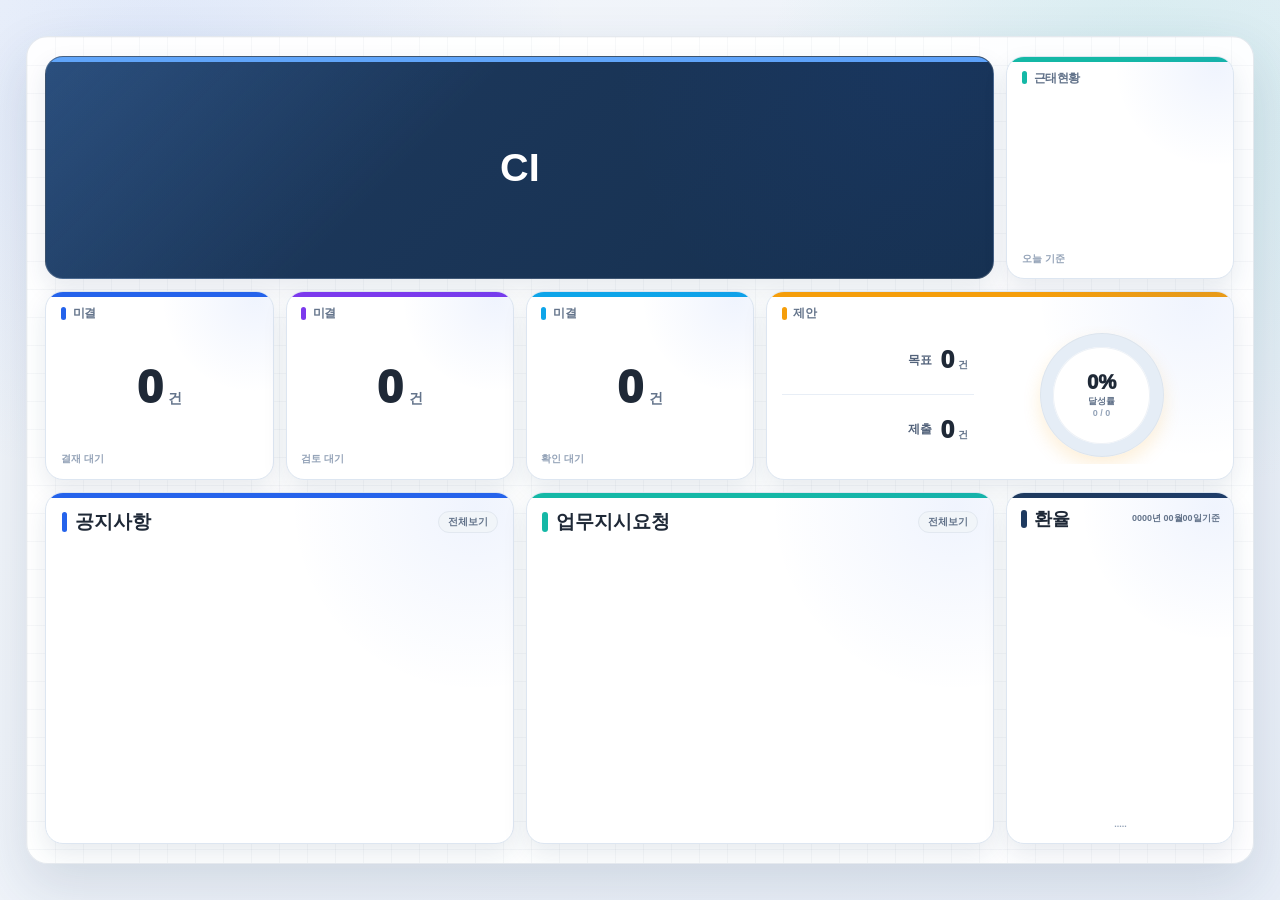
==== standalone-resource.html @ 71054624 "Remove hardcoded sample data from standalone resource HTML" ====
<!DOCTYPE html>
<html lang="ko">
<head>
<meta charset="utf-8" />
<meta name="viewport" content="width=device-width, initial-scale=1.0" />
<title>MES Dashboard Resource</title>
<style>
:root{--bg1:#f4f7fb;--bg2:#e8eef7;--panel:rgba(255,255,255,.94);--card:#fff;--bd:#dde6f1;--text:#1f2937;--sub:#64748b;--soft:#94a3b8;--navy:#1e3a5f;--blue:#2563eb;--sky:#0ea5e9;--teal:#14b8a6;--purple:#7c3aed;--amber:#f59e0b;--shadow:0 22px 55px rgba(30,58,95,.14);--cardShadow:0 10px 24px rgba(30,58,95,.10);--hover:0 16px 34px rgba(30,58,95,.16);--radius:18px}*{box-sizing:border-box}html,body{width:100%;height:100%;margin:0;overflow:hidden;font-family:"Malgun Gothic","맑은 고딕",Arial,sans-serif;color:var(--text);background:radial-gradient(circle at 12% 8%,rgba(37,99,235,.10),transparent 30%),radial-gradient(circle at 90% 12%,rgba(20,184,166,.12),transparent 28%),linear-gradient(135deg,var(--bg1),var(--bg2))}.page{width:100vw;height:100vh;display:flex;align-items:center;justify-content:center;padding:clamp(10px,2.2vmin,28px)}.dashboard{width:min(96vw,1440px);height:min(92vh,940px);min-width:760px;min-height:500px;display:grid;grid-template-columns:repeat(5,minmax(0,1fr));grid-template-rows:1.28fr 1.08fr 2.02fr;gap:clamp(10px,1.35vmin,22px);padding:clamp(14px,2.1vmin,30px);background:var(--panel);border:1px solid rgba(148,163,184,.24);border-radius:clamp(18px,2.4vmin,26px);box-shadow:var(--shadow);overflow:hidden;position:relative}.dashboard:before{content:"";position:absolute;inset:0;background:linear-gradient(90deg,rgba(30,58,95,.035) 1px,transparent 1px),linear-gradient(180deg,rgba(30,58,95,.035) 1px,transparent 1px);background-size:28px 28px;pointer-events:none}.box{position:relative;z-index:1;overflow:hidden;cursor:pointer;user-select:none;background:var(--card);border:1px solid var(--bd);border-radius:var(--radius);box-shadow:var(--cardShadow);transition:transform .14s ease,box-shadow .14s ease,border-color .14s ease}.box:hover{transform:translateY(-3px);box-shadow:var(--hover);border-color:rgba(37,99,235,.3)}.box:before{content:"";position:absolute;left:0;top:0;right:0;height:clamp(4px,.55vmin,7px);background:var(--accent,var(--blue));pointer-events:none}.box:after{content:"";position:absolute;inset:0;background:radial-gradient(circle at 92% 4%,rgba(37,99,235,.07),transparent 34%);pointer-events:none}.box>*{position:relative;z-index:1}.card-title{display:flex;align-items:center;color:var(--sub);font-size:clamp(12px,1.35vmin,17px);font-weight:900;line-height:1;letter-spacing:-.4px}.card-title:before{content:"";width:clamp(5px,.55vmin,7px);height:clamp(13px,1.45vmin,18px);margin-right:clamp(6px,.75vmin,9px);border-radius:999px;background:var(--accent);flex:0 0 auto}.card-foot{align-self:flex-start;color:var(--soft);font-size:clamp(10px,1.05vmin,13px);font-weight:800;line-height:1}.ci{--accent:#60a5fa;grid-column:1/5;grid-row:1;display:flex;align-items:center;justify-content:center;padding:clamp(16px,2vmin,28px);color:#fff;background:linear-gradient(135deg,rgba(96,165,250,.20),transparent 40%),linear-gradient(135deg,#1e3a5f,#16304f);border-color:rgba(255,255,255,.16)}.ci-image{max-width:82%;max-height:clamp(64px,9.4vmin,112px);object-fit:contain;display:none}.ci-title{font-size:clamp(30px,4.4vmin,56px);font-weight:900}.ci.has-image .ci-title{display:none}.ci.has-image .ci-image{display:block}.attendance{--accent:var(--teal);grid-column:5;grid-row:1}.attendance-card,.metric-card,.proposal-card{display:flex;flex-direction:column;padding:clamp(12px,1.6vmin,20px)}.attendance-list{flex:1;display:flex;flex-direction:column;justify-content:center;gap:0;min-height:0;padding-top:clamp(4px,.7vmin,9px);overflow-y:auto;scrollbar-width:none;-ms-overflow-style:none}.attendance-list::-webkit-scrollbar,.board-list::-webkit-scrollbar{display:none;width:0;height:0}.attendance-row{display:grid;grid-template-columns:auto auto;justify-content:end;align-items:baseline;column-gap:clamp(8px,.95vmin,14px);min-height:clamp(26px,3.15vmin,39px);padding:0 clamp(2px,.5vmin,7px);border-bottom:1px solid #e8eef6}.attendance-row:last-child{border-bottom:0}.attendance-name{color:#52627a;font-size:clamp(12px,1.2vmin,15px);font-weight:900;white-space:nowrap;overflow:hidden;text-overflow:ellipsis}.attendance-count-wrap{display:inline-flex;align-items:baseline;gap:clamp(3px,.45vmin,6px);white-space:nowrap}.attendance-count{font-size:clamp(21px,3vmin,36px);font-weight:950;font-variant-numeric:tabular-nums}.attendance-unit{color:var(--sub);font-size:clamp(11px,1.1vmin,14px);font-weight:900}.approval1{--accent:var(--blue);grid-column:1;grid-row:2}.approval2{--accent:var(--purple);grid-column:2;grid-row:2}.approval3{--accent:var(--sky);grid-column:3;grid-row:2}.metric-body{flex:1;display:flex;align-items:center;justify-content:center;min-height:0}.metric-value-wrap{display:inline-flex;align-items:baseline;gap:clamp(7px,.9vmin,12px);line-height:1}.metric-value{font-size:clamp(34px,5.2vmin,64px);font-weight:950;letter-spacing:-.05em}.metric-unit{color:var(--sub);font-size:clamp(13px,1.55vmin,20px);font-weight:900}.proposal{--accent:var(--amber);grid-column:4/6;grid-row:2}.proposal-content{flex:1;display:grid;grid-template-columns:.9fr 1.1fr;align-items:stretch;gap:clamp(10px,1.15vmin,16px);min-height:0;padding-top:clamp(5px,.75vmin,10px);overflow:hidden}.proposal-info{display:grid;grid-template-rows:1fr 1fr;gap:0;height:100%;min-height:0}.proposal-stat{display:grid;grid-template-columns:auto auto;justify-content:end;align-items:center;column-gap:clamp(8px,.95vmin,14px);border-bottom:1px solid #e8eef6;padding:0 clamp(2px,.6vmin,8px)}.proposal-stat:last-child{border-bottom:0}.proposal-stat-label{color:#52627a;font-size:clamp(12px,1.25vmin,16px);font-weight:950}.proposal-stat-value{display:inline-flex;align-items:baseline;gap:clamp(3px,.45vmin,6px);font-size:clamp(22px,2.75vmin,38px);font-weight:950}.proposal-stat-value em{color:var(--sub);font-size:clamp(10px,1.15vmin,15px);font-style:normal;font-weight:900}.proposal-chart-wrap{height:100%;display:flex;align-items:center;justify-content:center;overflow:hidden}.proposal-donut{--rate:0%;height:min(100%,clamp(96px,13.8vmin,172px));width:auto;max-width:100%;aspect-ratio:1/1;position:relative;border-radius:50%;background:conic-gradient(var(--amber) 0 var(--rate),#e5edf6 var(--rate) 100%);box-shadow:inset 0 0 0 1px rgba(15,23,42,.04),0 8px 18px rgba(245,158,11,.16)}.proposal-donut:after{content:"";position:absolute;inset:clamp(12px,1.55vmin,20px);border-radius:50%;background:#fff;box-shadow:inset 0 0 0 1px #eef2f7}.proposal-donut-inner{position:absolute;inset:0;z-index:1;display:flex;flex-direction:column;align-items:center;justify-content:center;line-height:1.05}.proposal-percent{font-size:clamp(18px,2.25vmin,30px);font-weight:950}.proposal-percent-label,.proposal-ratio{margin-top:clamp(2px,.35vmin,4px);color:var(--sub);font-size:clamp(9px,.95vmin,12px);font-weight:900}.proposal-ratio{color:var(--soft)}.notice{--accent:var(--blue);grid-column:1/3;grid-row:3}.work-request{--accent:var(--teal);grid-column:3/5;grid-row:3}.board{display:flex;flex-direction:column;min-height:0;padding:clamp(13px,1.7vmin,20px)}.board-header{display:flex;align-items:center;height:clamp(28px,3vmin,38px);margin-bottom:clamp(10px,1.3vmin,15px);gap:clamp(8px,1vmin,12px)}.board-header .board-title{flex:1 1 auto;min-width:0;color:var(--text);font-size:clamp(18px,2.1vmin,28px);font-weight:900;line-height:1;display:flex;align-items:center}.board-title:before{content:"";width:clamp(5px,.6vmin,7px);height:clamp(19px,2.15vmin,28px);margin-right:clamp(8px,.9vmin,12px);border-radius:999px;background:var(--accent);flex:0 0 auto}.board-more{flex:0 0 auto;display:inline-flex;align-items:center;justify-content:center;padding:clamp(5px,.6vmin,7px) clamp(9px,1vmin,12px);border-radius:999px;border:1px solid #e2e8f0;background:#f1f5f9;color:var(--sub);font-family:inherit;font-size:clamp(10px,1vmin,12px);font-weight:800;line-height:1;cursor:pointer}.board-more:hover{background:#eaf2ff;border-color:#bfdbfe;color:var(--blue)}.board-list{flex:1;min-height:0;display:flex;flex-direction:column;gap:clamp(6px,.8vmin,10px);overflow-y:auto;overflow-x:hidden;scrollbar-width:none;-ms-overflow-style:none;padding-right:2px}.board-row{flex:0 0 auto;display:grid;grid-template-columns:minmax(0,1fr) clamp(82px,7.4vmin,104px);align-items:center;min-height:clamp(30px,3.4vmin,42px);padding:0 clamp(9px,1vmin,13px);border:1px solid #e5edf6;border-radius:clamp(9px,1.1vmin,13px);background:#f8fafc;font-size:clamp(11px,1.25vmin,15px);line-height:1.2;cursor:pointer}.board-row:hover{background:#eef6ff;border-color:#bfdbfe;transform:translateX(2px)}.board-row-title{min-width:0;overflow:hidden;white-space:nowrap;text-overflow:ellipsis;padding-right:clamp(6px,.8vmin,10px);font-weight:800;color:#334155}.board-row-date{text-align:right;color:#64748b;font-size:clamp(9px,.95vmin,12px);font-weight:800;white-space:nowrap;line-height:1;font-variant-numeric:tabular-nums}.empty-row{grid-template-columns:1fr;min-height:clamp(120px,17vmin,210px);justify-content:center;text-align:center;cursor:default;border:1px dashed #cbd5e1;color:var(--soft)}.exchange{--accent:var(--navy);grid-column:5;grid-row:3}.exchange-inner{height:100%;display:flex;flex-direction:column;padding:clamp(13px,1.55vmin,19px)}.exchange-top{display:grid;grid-template-columns:auto minmax(0,1fr);align-items:center;margin-bottom:clamp(12px,1.6vmin,18px);column-gap:clamp(6px,.8vmin,10px)}.exchange-title{display:flex;align-items:center;font-size:clamp(17px,2vmin,24px);font-weight:900;white-space:nowrap}.exchange-title:before{content:"";width:clamp(5px,.6vmin,7px);height:clamp(18px,2vmin,25px);margin-right:clamp(7px,.8vmin,10px);border-radius:999px;background:var(--navy)}.exchange-date{text-align:right;justify-self:end;color:var(--sub);font-size:clamp(9px,.9vmin,11px);font-weight:800;line-height:1.2;white-space:nowrap;overflow:hidden;text-overflow:ellipsis}.rate-list{display:flex;flex-direction:column;gap:clamp(6px,.85vmin,10px)}.rate-list div{display:grid;grid-template-columns:clamp(34px,3.8vmin,48px) minmax(0,1fr);align-items:center;min-height:clamp(32px,3.8vmin,46px);padding:0 clamp(8px,1vmin,12px);border-radius:clamp(9px,1.1vmin,13px);background:#f8fafc;border:1px solid #e5edf6;column-gap:clamp(8px,1vmin,12px)}.rate-name{overflow:hidden;white-space:nowrap;text-overflow:ellipsis;color:var(--sub);font-size:clamp(11px,1.15vmin,14px);font-weight:900}.rate-value{text-align:right;font-size:clamp(13px,1.55vmin,18px);font-weight:900;white-space:nowrap;font-variant-numeric:tabular-nums}.dots{margin-top:auto;color:var(--soft);font-size:clamp(9px,1vmin,12px);font-weight:800;text-align:center}@media(max-width:820px),(max-height:560px){.page{align-items:flex-start;justify-content:flex-start}}
</style>
</head>
<body>
<div class="page"><main class="dashboard">
<section class="box ci" data-target="CI"><img id="ciImage" class="ci-image" alt="CI"/><div id="ciTitle" class="ci-title">CI</div></section>
<section class="box attendance-card attendance" data-target="ATTENDANCE"><div class="card-title">근태현황</div><div id="attendanceList" class="attendance-list"></div><div class="card-foot">오늘 기준</div></section>
<section class="box metric-card approval1" data-target="APPROVAL_1"><div id="approvalTitle1" class="card-title">미결</div><div class="metric-body"><div class="metric-value-wrap"><span id="approvalCount1" class="metric-value">0</span><span class="metric-unit">건</span></div></div><div id="approvalFoot1" class="card-foot">결재 대기</div></section>
<section class="box metric-card approval2" data-target="APPROVAL_2"><div id="approvalTitle2" class="card-title">미결</div><div class="metric-body"><div class="metric-value-wrap"><span id="approvalCount2" class="metric-value">0</span><span class="metric-unit">건</span></div></div><div id="approvalFoot2" class="card-foot">검토 대기</div></section>
<section class="box metric-card approval3" data-target="APPROVAL_3"><div id="approvalTitle3" class="card-title">미결</div><div class="metric-body"><div class="metric-value-wrap"><span id="approvalCount3" class="metric-value">0</span><span class="metric-unit">건</span></div></div><div id="approvalFoot3" class="card-foot">확인 대기</div></section>
<section class="box proposal-card proposal" data-target="PROPOSAL"><div class="card-title">제안</div><div class="proposal-content"><div class="proposal-info"><div class="proposal-stat"><div class="proposal-stat-label">목표</div><div class="proposal-stat-value"><span id="proposalTargetCount">0</span><em>건</em></div></div><div class="proposal-stat"><div class="proposal-stat-label">제출</div><div class="proposal-stat-value"><span id="proposalSubmitCount">0</span><em>건</em></div></div></div><div class="proposal-chart-wrap"><div id="proposalDonut" class="proposal-donut"><div class="proposal-donut-inner"><div id="proposalPercent" class="proposal-percent">0%</div><div class="proposal-percent-label">달성률</div><div id="proposalRatio" class="proposal-ratio">0 / 0</div></div></div></div></div></section>
<section class="box board notice" data-target="NOTICE"><div class="board-header"><div class="board-title">공지사항</div><button type="button" class="board-more" data-click-type="BOARD_MORE_CLICK" data-target="NOTICE">전체보기</button></div><div id="noticeList" class="board-list"></div></section>
<section class="box board work-request" data-target="WORK_REQUEST"><div class="board-header"><div class="board-title">업무지시요청</div><button type="button" class="board-more" data-click-type="BOARD_MORE_CLICK" data-target="WORK_REQUEST">전체보기</button></div><div id="workRequestList" class="board-list"></div></section>
<section class="box exchange" data-target="EXCHANGE_RATE"><div class="exchange-inner"><div class="exchange-top"><div class="exchange-title">환율</div><div id="exchangeBaseDate" class="exchange-date">0000년 00월00일기준</div></div><div id="exchangeRateList" class="rate-list"></div><div class="dots">.....</div></div></section>
</main></div>
<script>
const DashboardApp=(()=>{const defaultConfig={ciTitle:'CI',ciImageUrl:'',attendanceTitle:'근태현황',approvalItems:[{title:'전자결재',foot:'결재 대기'},{title:'구매승인',foot:'검토 대기'},{title:'생산확인',foot:'확인 대기'}],proposalTitle:'제안',proposalTargetLabel:'목표',proposalSubmitLabel:'제출',noticeTitle:'공지사항',workRequestTitle:'업무지시요청',exchangeTitle:'환율'};const defaultData={attendanceFieldMap:{name:'GUBUNNM',count:'CNT',unit:'UNIT'},attendanceItems:[],approvalItems:[{count:0},{count:0},{count:0}],proposalTargetCount:0,proposalSubmitCount:0,noticeFieldMap:{key:'SEQ',title:'TITLE',writer:'WRITER',date:'WRTDT'},workRequestFieldMap:{key:'REQNO',title:'TITLE',writer:'WRITER',date:'REQDT'},exchangeFieldMap:{name:'CURRNM',value:'RATE',unit:'UNIT',date:'BASISDT'},notices:[],workRequests:[],exchangeRates:[]};let config=JSON.parse(JSON.stringify(defaultConfig));document.addEventListener('click',e=>{const a=e.target.closest('[data-click-type]');if(a){e.stopPropagation();post({type:a.dataset.clickType,target:a.dataset.target||''});return}const t=e.target.closest('[data-target]');if(t)post({type:'DASHBOARD_BOX_CLICK',target:t.dataset.target||''})});function configureDashboard(c){config=merge(config,c||{});applyStaticText()}function configureDashboardCi(c){configureDashboard({ciTitle:c?.ciTitle??c?.title??config.ciTitle,ciImageUrl:c?.ciImageUrl??c?.imageUrl??config.ciImageUrl})}function configureDashboardAttendance(c){configureDashboard({attendanceTitle:c?.attendanceTitle??c?.title??config.attendanceTitle})}function configureDashboardApproval(i,c){if(Array.isArray(i)){configureDashboard({approvalItems:i});return}const idx=Number(i)-1;if(idx<0||idx>=config.approvalItems.length)return;const items=config.approvalItems.map((x,n)=>n===idx?{...x,...(c||{})}:x);configureDashboard({approvalItems:items})}function configureDashboardProposal(c){configureDashboard({proposalTitle:c?.proposalTitle??c?.title??config.proposalTitle,proposalTargetLabel:c?.proposalTargetLabel??c?.targetLabel??config.proposalTargetLabel,proposalSubmitLabel:c?.proposalSubmitLabel??c?.submitLabel??config.proposalSubmitLabel})}function configureDashboardBoard(type,c){const t=String(type||'').toUpperCase();if(t==='NOTICE')configureDashboard({noticeTitle:c?.title??config.noticeTitle});else if(t==='WORK_REQUEST')configureDashboard({workRequestTitle:c?.title??config.workRequestTitle})}function configureDashboardExchange(c){configureDashboard({exchangeTitle:c?.exchangeTitle??c?.title??config.exchangeTitle})}function renderDashboard(raw){const m=normalize(raw||{});setText('ciTitle',m.ciTitle||config.ciTitle||'CI');setCiImage(m.ciImageUrl);renderAttendance(m.attendanceItems,m.attendanceFieldMap);renderApproval(m.approvalItems);renderProposal(m.proposalTargetCount,m.proposalSubmitCount);renderBoard('noticeList',m.notices,'NOTICE_DETAIL',m.noticeFieldMap);renderBoard('workRequestList',m.workRequests,'WORK_REQUEST_DETAIL',m.workRequestFieldMap);renderExchange(m.exchangeRates,m.exchangeFieldMap);applyStaticText()}function renderDashboardValues(v){v=v||{};renderDashboard({...v,ciTitle:v.ciTitle??config.ciTitle,ciImageUrl:v.ciImageUrl??config.ciImageUrl,approvalItems:buildApproval(v.approvalItems||[])})}function normalize(d){return{ciTitle:d.ciTitle??d.CiTitle??config.ciTitle,ciImageUrl:d.ciImageUrl??d.CiImageUrl??config.ciImageUrl,attendanceFieldMap:d.attendanceFieldMap??d.AttendanceFieldMap??defaultData.attendanceFieldMap,attendanceItems:d.attendanceItems??d.AttendanceItems??legacyAttendance(d),approvalItems:d.approvalItems??d.ApprovalItems??buildApproval([]),proposalTargetCount:d.proposalTargetCount??d.ProposalTargetCount??0,proposalSubmitCount:d.proposalSubmitCount??d.ProposalSubmitCount??0,noticeFieldMap:d.noticeFieldMap??d.NoticeFieldMap??defaultData.noticeFieldMap,workRequestFieldMap:d.workRequestFieldMap??d.WorkRequestFieldMap??defaultData.workRequestFieldMap,exchangeFieldMap:d.exchangeFieldMap??d.ExchangeFieldMap??defaultData.exchangeFieldMap,exchangeRates:d.exchangeRates??d.ExchangeRates??legacyExchange(d),notices:d.notices??d.Notices??[],workRequests:d.workRequests??d.WorkRequests??[]}}function buildApproval(vals){return config.approvalItems.map((x,i)=>{const v=vals[i]||{};return{title:v.title??v.Title??x.title,count:v.count??v.Count??0,foot:v.foot??v.Foot??v.footer??v.Footer??x.foot}})}function renderAttendance(rows,map){const l=document.getElementById('attendanceList');l.innerHTML='';if(!rows||!rows.length){const e=document.createElement('div');e.className='attendance-row attendance-empty';e.innerText='조회된 근태현황이 없습니다.';l.appendChild(e);return}rows.forEach(r=>{const name=field(r,map.name,['name','Name','TITLE','title','GUBUNNM','gubunnm','ATTNM','attnm']);const cnt=field(r,map.count,['count','Count','CNT','cnt','QTY','qty']);const unit=field(r,map.unit,['unit','Unit','UNIT','unitnm','UNITNM'])||'건';const e=document.createElement('div');e.className='attendance-row';e.innerHTML='<div class="attendance-name">'+esc(name||'-')+'</div><div class="attendance-count-wrap"><span class="attendance-count">'+esc(fmtCount(cnt))+'</span><span class="attendance-unit">'+esc(unit)+'</span></div>';l.appendChild(e)})}function renderApproval(items){for(let i=0;i<3;i++){const d=config.approvalItems[i]||{title:'미결',count:0,foot:''};const it=items[i]||d;setText('approvalTitle'+(i+1),it.title??it.Title??d.title);setText('approvalCount'+(i+1),it.count??it.Count??d.count??0);setText('approvalFoot'+(i+1),it.foot??it.Foot??it.footer??it.Footer??d.foot)}}function renderProposal(t,s){const target=num(t),submit=num(s);setText('proposalTargetCount',target);setText('proposalSubmitCount',submit);const donut=document.getElementById('proposalDonut'),p=document.getElementById('proposalPercent'),r=document.getElementById('proposalRatio');if(!donut||!p||!r)return;const percent=target>0?submit/target*100:0;donut.style.setProperty('--rate',Math.max(0,Math.min(percent,100))+'%');p.innerText=Math.round(percent)+'%';r.innerText=submit+' / '+target}function renderBoard(id,rows,type,map){const l=document.getElementById(id);l.innerHTML='';if(!rows||!rows.length){const e=document.createElement('div');e.className='board-row empty-row';e.innerHTML='<div class="board-row-title">조회된 내용이 없습니다.</div>';l.appendChild(e);return}rows.forEach(row=>{const key=field(row,map.key,['key','Key','SEQ','seq','NO','no','ID','id']);const title=field(row,map.title,['title','Title','TITLE','SUBJECT','subject','SUBJECTNM','subjectnm','CONTENT','content'])||'(제목 없음)';const writer=field(row,map.writer,['writer','Writer','WRITER','USERNM','usernm','EMPNM','empnm']);const date=fmtDate(field(row,map.date,['date','Date','DATE','WRTDT','wrtdt','REGDT','regdt','INDT','indt']));const e=document.createElement('div');e.className='board-row';e.title=writer?title+' / '+writer:title;e.addEventListener('click',ev=>{ev.stopPropagation();post({type,key,title,writer,date,row})});e.innerHTML='<div class="board-row-title">'+esc(title)+'</div><div class="board-row-date">'+esc(date)+'</div>';l.appendChild(e)})}function renderExchange(rows,map){const l=document.getElementById('exchangeRateList');l.innerHTML='';setHtml('exchangeBaseDate',todayText());if(!rows||!rows.length){const e=document.createElement('div');e.innerHTML='<span class="rate-name">조회된 환율이 없습니다.</span>';l.appendChild(e);return}rows.slice(0,4).forEach(row=>{const name=field(row,map.name,['name','Name','CURRNM','currnm','CURCD','curcd','CODE','code','currency','Currency']);const val=field(row,map.value,['value','Value','RATE','rate','EXRATE','exrate','AMT','amt']);const unit=field(row,map.unit,['unit','Unit','UNIT','unitnm','UNITNM']);const e=document.createElement('div');e.innerHTML='<span class="rate-name">'+esc(name||'-')+'</span><span class="rate-value">'+esc(fmtRate(val,unit))+'</span>';l.appendChild(e)})}function applyStaticText(){setText('ciTitle',config.ciTitle||'CI');setCiImage(config.ciImageUrl);setQS('.attendance .card-title',config.attendanceTitle);setQS('.attendance .card-foot',todayText());setText('approvalTitle1',config.approvalItems[0]?.title||'');setText('approvalTitle2',config.approvalItems[1]?.title||'');setText('approvalTitle3',config.approvalItems[2]?.title||'');setText('approvalFoot1',config.approvalItems[0]?.foot||'');setText('approvalFoot2',config.approvalItems[1]?.foot||'');setText('approvalFoot3',config.approvalItems[2]?.foot||'');setQS('.proposal .card-title',config.proposalTitle);setQS('.proposal-stat:nth-child(1) .proposal-stat-label',config.proposalTargetLabel);setQS('.proposal-stat:nth-child(2) .proposal-stat-label',config.proposalSubmitLabel);setQS('.notice .board-title',config.noticeTitle);setQS('.work-request .board-title',config.workRequestTitle);setQS('.exchange-title',config.exchangeTitle)}function merge(base,next){const m={...base,...next};if(next.approvalItems)m.approvalItems=base.approvalItems.map((x,i)=>({...x,...(next.approvalItems[i]||{})}));return m}function legacyAttendance(d){const v=d.annualCount??d.AnnualCount;return v==null?[]:[{name:'연차',count:v,unit:'건'}]}function legacyExchange(d){const r=[];const usd=d.dollarRate??d.DollarRate, yen=d.yenRate??d.YenRate;if(usd!=null&&usd!=='')r.push({name:'달러',value:usd});if(yen!=null&&yen!=='')r.push({name:'엔화',value:yen});return r}function field(row,n,fb){if(!row)return'';if(n&&row[n]!=null)return row[n];for(const k of fb||[])if(row[k]!=null)return row[k];return''}function fmtDate(v){const t=String(v??'').trim();if(/^\d{8}$/.test(t))return t.slice(0,4)+'-'+t.slice(4,6)+'-'+t.slice(6,8);if(t.length>=10&&t[4]==='-'&&t[7]==='-')return t.slice(0,10);return t}function todayText(){const d=new Date();return d.getFullYear()+'년 '+String(d.getMonth()+1).padStart(2,'0')+'월'+String(d.getDate()).padStart(2,'0')+'일기준'}function fmtRate(v,u){const t=String(v??'').trim(),unit=String(u??'').trim();if(!t)return'-';const n=Number(t.replaceAll(',',''));return !isNaN(n)?n.toLocaleString(undefined,{maximumFractionDigits:4})+(unit?' '+unit:''):t+(unit?' '+unit:'')}function fmtCount(v){const n=Number(String(v??'').replaceAll(',',''));return !isNaN(n)?n.toLocaleString():String(v??'0')}function post(msg){if(window.chrome&&window.chrome.webview){window.chrome.webview.postMessage(msg);return}console.log('[WebView2 message]',msg)}function setCiImage(url){const ci=document.querySelector('.ci'),img=document.getElementById('ciImage');if(!ci||!img)return;if(!url){img.removeAttribute('src');ci.classList.remove('has-image');return}img.src=url;ci.classList.add('has-image')}function setText(id,v){const e=document.getElementById(id);if(e&&v!=null)e.innerText=v}function setHtml(id,v){const e=document.getElementById(id);if(e&&v!=null)e.innerHTML=v}function setQS(s,v){const e=document.querySelector(s);if(e&&v!=null)e.innerText=v}function num(v){const n=Number(v??0);return isNaN(n)?0:n}function esc(v){return String(v??'').replaceAll('&','&amp;').replaceAll('<','&lt;').replaceAll('>','&gt;').replaceAll('"','&quot;').replaceAll("'",'&#039;')}return{configureDashboard,configureDashboardCi,configureDashboardAttendance,configureDashboardApproval,configureDashboardProposal,configureDashboardBoard,configureDashboardExchange,renderDashboard,renderDashboardValues}})();window.configureDashboard=DashboardApp.configureDashboard;window.configureDashboardCi=DashboardApp.configureDashboardCi;window.configureDashboardAttendance=DashboardApp.configureDashboardAttendance;window.configureDashboardApproval=DashboardApp.configureDashboardApproval;window.configureDashboardProposal=DashboardApp.configureDashboardProposal;window.configureDashboardBoard=DashboardApp.configureDashboardBoard;window.configureDashboardExchange=DashboardApp.configureDashboardExchange;window.renderDashboard=DashboardApp.renderDashboard;window.renderDashboardValues=DashboardApp.renderDashboardValues;
</script>
</body>
</html>
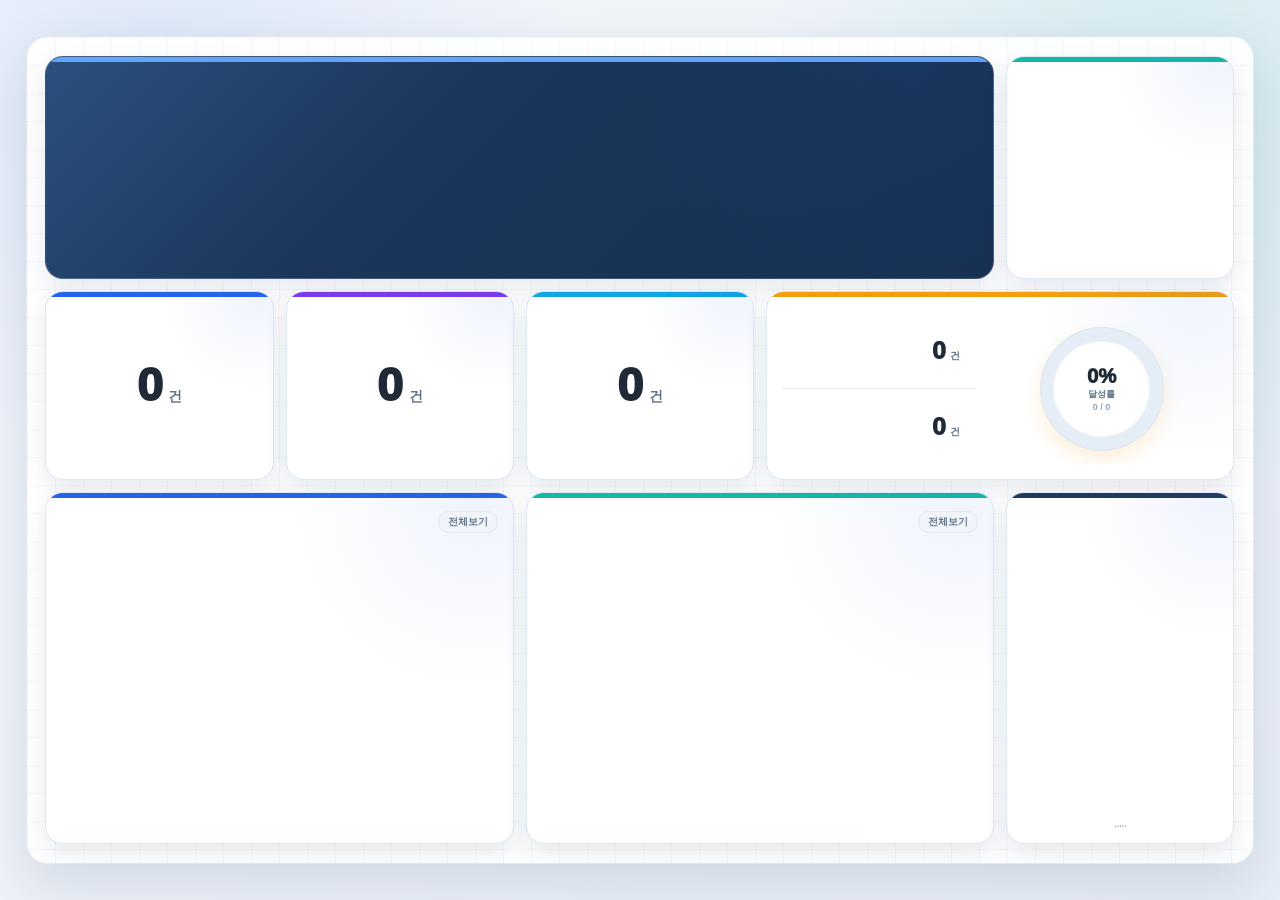
==== commit a3eefdd1: "Make resource standalone empty and hide missing CI image" ====
--- a/standalone-resource.html
+++ b/standalone-resource.html
@@ -5,23 +5,23 @@
 <meta name="viewport" content="width=device-width, initial-scale=1.0" />
 <title>MES Dashboard Resource</title>
 <style>
-:root{--bg1:#f4f7fb;--bg2:#e8eef7;--panel:rgba(255,255,255,.94);--card:#fff;--bd:#dde6f1;--text:#1f2937;--sub:#64748b;--soft:#94a3b8;--navy:#1e3a5f;--blue:#2563eb;--sky:#0ea5e9;--teal:#14b8a6;--purple:#7c3aed;--amber:#f59e0b;--shadow:0 22px 55px rgba(30,58,95,.14);--cardShadow:0 10px 24px rgba(30,58,95,.10);--hover:0 16px 34px rgba(30,58,95,.16);--radius:18px}*{box-sizing:border-box}html,body{width:100%;height:100%;margin:0;overflow:hidden;font-family:"Malgun Gothic","맑은 고딕",Arial,sans-serif;color:var(--text);background:radial-gradient(circle at 12% 8%,rgba(37,99,235,.10),transparent 30%),radial-gradient(circle at 90% 12%,rgba(20,184,166,.12),transparent 28%),linear-gradient(135deg,var(--bg1),var(--bg2))}.page{width:100vw;height:100vh;display:flex;align-items:center;justify-content:center;padding:clamp(10px,2.2vmin,28px)}.dashboard{width:min(96vw,1440px);height:min(92vh,940px);min-width:760px;min-height:500px;display:grid;grid-template-columns:repeat(5,minmax(0,1fr));grid-template-rows:1.28fr 1.08fr 2.02fr;gap:clamp(10px,1.35vmin,22px);padding:clamp(14px,2.1vmin,30px);background:var(--panel);border:1px solid rgba(148,163,184,.24);border-radius:clamp(18px,2.4vmin,26px);box-shadow:var(--shadow);overflow:hidden;position:relative}.dashboard:before{content:"";position:absolute;inset:0;background:linear-gradient(90deg,rgba(30,58,95,.035) 1px,transparent 1px),linear-gradient(180deg,rgba(30,58,95,.035) 1px,transparent 1px);background-size:28px 28px;pointer-events:none}.box{position:relative;z-index:1;overflow:hidden;cursor:pointer;user-select:none;background:var(--card);border:1px solid var(--bd);border-radius:var(--radius);box-shadow:var(--cardShadow);transition:transform .14s ease,box-shadow .14s ease,border-color .14s ease}.box:hover{transform:translateY(-3px);box-shadow:var(--hover);border-color:rgba(37,99,235,.3)}.box:before{content:"";position:absolute;left:0;top:0;right:0;height:clamp(4px,.55vmin,7px);background:var(--accent,var(--blue));pointer-events:none}.box:after{content:"";position:absolute;inset:0;background:radial-gradient(circle at 92% 4%,rgba(37,99,235,.07),transparent 34%);pointer-events:none}.box>*{position:relative;z-index:1}.card-title{display:flex;align-items:center;color:var(--sub);font-size:clamp(12px,1.35vmin,17px);font-weight:900;line-height:1;letter-spacing:-.4px}.card-title:before{content:"";width:clamp(5px,.55vmin,7px);height:clamp(13px,1.45vmin,18px);margin-right:clamp(6px,.75vmin,9px);border-radius:999px;background:var(--accent);flex:0 0 auto}.card-foot{align-self:flex-start;color:var(--soft);font-size:clamp(10px,1.05vmin,13px);font-weight:800;line-height:1}.ci{--accent:#60a5fa;grid-column:1/5;grid-row:1;display:flex;align-items:center;justify-content:center;padding:clamp(16px,2vmin,28px);color:#fff;background:linear-gradient(135deg,rgba(96,165,250,.20),transparent 40%),linear-gradient(135deg,#1e3a5f,#16304f);border-color:rgba(255,255,255,.16)}.ci-image{max-width:82%;max-height:clamp(64px,9.4vmin,112px);object-fit:contain;display:none}.ci-title{font-size:clamp(30px,4.4vmin,56px);font-weight:900}.ci.has-image .ci-title{display:none}.ci.has-image .ci-image{display:block}.attendance{--accent:var(--teal);grid-column:5;grid-row:1}.attendance-card,.metric-card,.proposal-card{display:flex;flex-direction:column;padding:clamp(12px,1.6vmin,20px)}.attendance-list{flex:1;display:flex;flex-direction:column;justify-content:center;gap:0;min-height:0;padding-top:clamp(4px,.7vmin,9px);overflow-y:auto;scrollbar-width:none;-ms-overflow-style:none}.attendance-list::-webkit-scrollbar,.board-list::-webkit-scrollbar{display:none;width:0;height:0}.attendance-row{display:grid;grid-template-columns:auto auto;justify-content:end;align-items:baseline;column-gap:clamp(8px,.95vmin,14px);min-height:clamp(26px,3.15vmin,39px);padding:0 clamp(2px,.5vmin,7px);border-bottom:1px solid #e8eef6}.attendance-row:last-child{border-bottom:0}.attendance-name{color:#52627a;font-size:clamp(12px,1.2vmin,15px);font-weight:900;white-space:nowrap;overflow:hidden;text-overflow:ellipsis}.attendance-count-wrap{display:inline-flex;align-items:baseline;gap:clamp(3px,.45vmin,6px);white-space:nowrap}.attendance-count{font-size:clamp(21px,3vmin,36px);font-weight:950;font-variant-numeric:tabular-nums}.attendance-unit{color:var(--sub);font-size:clamp(11px,1.1vmin,14px);font-weight:900}.approval1{--accent:var(--blue);grid-column:1;grid-row:2}.approval2{--accent:var(--purple);grid-column:2;grid-row:2}.approval3{--accent:var(--sky);grid-column:3;grid-row:2}.metric-body{flex:1;display:flex;align-items:center;justify-content:center;min-height:0}.metric-value-wrap{display:inline-flex;align-items:baseline;gap:clamp(7px,.9vmin,12px);line-height:1}.metric-value{font-size:clamp(34px,5.2vmin,64px);font-weight:950;letter-spacing:-.05em}.metric-unit{color:var(--sub);font-size:clamp(13px,1.55vmin,20px);font-weight:900}.proposal{--accent:var(--amber);grid-column:4/6;grid-row:2}.proposal-content{flex:1;display:grid;grid-template-columns:.9fr 1.1fr;align-items:stretch;gap:clamp(10px,1.15vmin,16px);min-height:0;padding-top:clamp(5px,.75vmin,10px);overflow:hidden}.proposal-info{display:grid;grid-template-rows:1fr 1fr;gap:0;height:100%;min-height:0}.proposal-stat{display:grid;grid-template-columns:auto auto;justify-content:end;align-items:center;column-gap:clamp(8px,.95vmin,14px);border-bottom:1px solid #e8eef6;padding:0 clamp(2px,.6vmin,8px)}.proposal-stat:last-child{border-bottom:0}.proposal-stat-label{color:#52627a;font-size:clamp(12px,1.25vmin,16px);font-weight:950}.proposal-stat-value{display:inline-flex;align-items:baseline;gap:clamp(3px,.45vmin,6px);font-size:clamp(22px,2.75vmin,38px);font-weight:950}.proposal-stat-value em{color:var(--sub);font-size:clamp(10px,1.15vmin,15px);font-style:normal;font-weight:900}.proposal-chart-wrap{height:100%;display:flex;align-items:center;justify-content:center;overflow:hidden}.proposal-donut{--rate:0%;height:min(100%,clamp(96px,13.8vmin,172px));width:auto;max-width:100%;aspect-ratio:1/1;position:relative;border-radius:50%;background:conic-gradient(var(--amber) 0 var(--rate),#e5edf6 var(--rate) 100%);box-shadow:inset 0 0 0 1px rgba(15,23,42,.04),0 8px 18px rgba(245,158,11,.16)}.proposal-donut:after{content:"";position:absolute;inset:clamp(12px,1.55vmin,20px);border-radius:50%;background:#fff;box-shadow:inset 0 0 0 1px #eef2f7}.proposal-donut-inner{position:absolute;inset:0;z-index:1;display:flex;flex-direction:column;align-items:center;justify-content:center;line-height:1.05}.proposal-percent{font-size:clamp(18px,2.25vmin,30px);font-weight:950}.proposal-percent-label,.proposal-ratio{margin-top:clamp(2px,.35vmin,4px);color:var(--sub);font-size:clamp(9px,.95vmin,12px);font-weight:900}.proposal-ratio{color:var(--soft)}.notice{--accent:var(--blue);grid-column:1/3;grid-row:3}.work-request{--accent:var(--teal);grid-column:3/5;grid-row:3}.board{display:flex;flex-direction:column;min-height:0;padding:clamp(13px,1.7vmin,20px)}.board-header{display:flex;align-items:center;height:clamp(28px,3vmin,38px);margin-bottom:clamp(10px,1.3vmin,15px);gap:clamp(8px,1vmin,12px)}.board-header .board-title{flex:1 1 auto;min-width:0;color:var(--text);font-size:clamp(18px,2.1vmin,28px);font-weight:900;line-height:1;display:flex;align-items:center}.board-title:before{content:"";width:clamp(5px,.6vmin,7px);height:clamp(19px,2.15vmin,28px);margin-right:clamp(8px,.9vmin,12px);border-radius:999px;background:var(--accent);flex:0 0 auto}.board-more{flex:0 0 auto;display:inline-flex;align-items:center;justify-content:center;padding:clamp(5px,.6vmin,7px) clamp(9px,1vmin,12px);border-radius:999px;border:1px solid #e2e8f0;background:#f1f5f9;color:var(--sub);font-family:inherit;font-size:clamp(10px,1vmin,12px);font-weight:800;line-height:1;cursor:pointer}.board-more:hover{background:#eaf2ff;border-color:#bfdbfe;color:var(--blue)}.board-list{flex:1;min-height:0;display:flex;flex-direction:column;gap:clamp(6px,.8vmin,10px);overflow-y:auto;overflow-x:hidden;scrollbar-width:none;-ms-overflow-style:none;padding-right:2px}.board-row{flex:0 0 auto;display:grid;grid-template-columns:minmax(0,1fr) clamp(82px,7.4vmin,104px);align-items:center;min-height:clamp(30px,3.4vmin,42px);padding:0 clamp(9px,1vmin,13px);border:1px solid #e5edf6;border-radius:clamp(9px,1.1vmin,13px);background:#f8fafc;font-size:clamp(11px,1.25vmin,15px);line-height:1.2;cursor:pointer}.board-row:hover{background:#eef6ff;border-color:#bfdbfe;transform:translateX(2px)}.board-row-title{min-width:0;overflow:hidden;white-space:nowrap;text-overflow:ellipsis;padding-right:clamp(6px,.8vmin,10px);font-weight:800;color:#334155}.board-row-date{text-align:right;color:#64748b;font-size:clamp(9px,.95vmin,12px);font-weight:800;white-space:nowrap;line-height:1;font-variant-numeric:tabular-nums}.empty-row{grid-template-columns:1fr;min-height:clamp(120px,17vmin,210px);justify-content:center;text-align:center;cursor:default;border:1px dashed #cbd5e1;color:var(--soft)}.exchange{--accent:var(--navy);grid-column:5;grid-row:3}.exchange-inner{height:100%;display:flex;flex-direction:column;padding:clamp(13px,1.55vmin,19px)}.exchange-top{display:grid;grid-template-columns:auto minmax(0,1fr);align-items:center;margin-bottom:clamp(12px,1.6vmin,18px);column-gap:clamp(6px,.8vmin,10px)}.exchange-title{display:flex;align-items:center;font-size:clamp(17px,2vmin,24px);font-weight:900;white-space:nowrap}.exchange-title:before{content:"";width:clamp(5px,.6vmin,7px);height:clamp(18px,2vmin,25px);margin-right:clamp(7px,.8vmin,10px);border-radius:999px;background:var(--navy)}.exchange-date{text-align:right;justify-self:end;color:var(--sub);font-size:clamp(9px,.9vmin,11px);font-weight:800;line-height:1.2;white-space:nowrap;overflow:hidden;text-overflow:ellipsis}.rate-list{display:flex;flex-direction:column;gap:clamp(6px,.85vmin,10px)}.rate-list div{display:grid;grid-template-columns:clamp(34px,3.8vmin,48px) minmax(0,1fr);align-items:center;min-height:clamp(32px,3.8vmin,46px);padding:0 clamp(8px,1vmin,12px);border-radius:clamp(9px,1.1vmin,13px);background:#f8fafc;border:1px solid #e5edf6;column-gap:clamp(8px,1vmin,12px)}.rate-name{overflow:hidden;white-space:nowrap;text-overflow:ellipsis;color:var(--sub);font-size:clamp(11px,1.15vmin,14px);font-weight:900}.rate-value{text-align:right;font-size:clamp(13px,1.55vmin,18px);font-weight:900;white-space:nowrap;font-variant-numeric:tabular-nums}.dots{margin-top:auto;color:var(--soft);font-size:clamp(9px,1vmin,12px);font-weight:800;text-align:center}@media(max-width:820px),(max-height:560px){.page{align-items:flex-start;justify-content:flex-start}}
+:root{--bg1:#f4f7fb;--bg2:#e8eef7;--panel:rgba(255,255,255,.94);--card:#fff;--bd:#dde6f1;--text:#1f2937;--sub:#64748b;--soft:#94a3b8;--navy:#1e3a5f;--blue:#2563eb;--sky:#0ea5e9;--teal:#14b8a6;--purple:#7c3aed;--amber:#f59e0b;--shadow:0 22px 55px rgba(30,58,95,.14);--cardShadow:0 10px 24px rgba(30,58,95,.10);--hover:0 16px 34px rgba(30,58,95,.16);--radius:18px}*{box-sizing:border-box}html,body{width:100%;height:100%;margin:0;overflow:hidden;font-family:"Malgun Gothic","맑은 고딕",Arial,sans-serif;color:var(--text);background:radial-gradient(circle at 12% 8%,rgba(37,99,235,.10),transparent 30%),radial-gradient(circle at 90% 12%,rgba(20,184,166,.12),transparent 28%),linear-gradient(135deg,var(--bg1),var(--bg2))}.page{width:100vw;height:100vh;display:flex;align-items:center;justify-content:center;padding:clamp(10px,2.2vmin,28px)}.dashboard{width:min(96vw,1440px);height:min(92vh,940px);min-width:760px;min-height:500px;display:grid;grid-template-columns:repeat(5,minmax(0,1fr));grid-template-rows:1.28fr 1.08fr 2.02fr;gap:clamp(10px,1.35vmin,22px);padding:clamp(14px,2.1vmin,30px);background:var(--panel);border:1px solid rgba(148,163,184,.24);border-radius:clamp(18px,2.4vmin,26px);box-shadow:var(--shadow);overflow:hidden;position:relative}.dashboard:before{content:"";position:absolute;inset:0;background:linear-gradient(90deg,rgba(30,58,95,.035) 1px,transparent 1px),linear-gradient(180deg,rgba(30,58,95,.035) 1px,transparent 1px);background-size:28px 28px;pointer-events:none}.box{position:relative;z-index:1;overflow:hidden;cursor:pointer;user-select:none;background:var(--card);border:1px solid var(--bd);border-radius:var(--radius);box-shadow:var(--cardShadow);transition:transform .14s ease,box-shadow .14s ease,border-color .14s ease}.box:hover{transform:translateY(-3px);box-shadow:var(--hover);border-color:rgba(37,99,235,.3)}.box:before{content:"";position:absolute;left:0;top:0;right:0;height:clamp(4px,.55vmin,7px);background:var(--accent,var(--blue));pointer-events:none}.box:after{content:"";position:absolute;inset:0;background:radial-gradient(circle at 92% 4%,rgba(37,99,235,.07),transparent 34%);pointer-events:none}.box>*{position:relative;z-index:1}.card-title{display:flex;align-items:center;color:var(--sub);font-size:clamp(12px,1.35vmin,17px);font-weight:900;line-height:1;letter-spacing:-.4px}.card-title:before{content:"";width:clamp(5px,.55vmin,7px);height:clamp(13px,1.45vmin,18px);margin-right:clamp(6px,.75vmin,9px);border-radius:999px;background:var(--accent);flex:0 0 auto}.card-title:empty:before{display:none}.card-foot{align-self:flex-start;color:var(--soft);font-size:clamp(10px,1.05vmin,13px);font-weight:800;line-height:1}.ci{--accent:#60a5fa;grid-column:1/5;grid-row:1;display:flex;align-items:center;justify-content:center;padding:clamp(16px,2vmin,28px);color:#fff;background:linear-gradient(135deg,rgba(96,165,250,.20),transparent 40%),linear-gradient(135deg,#1e3a5f,#16304f);border-color:rgba(255,255,255,.16)}.ci-image{max-width:82%;max-height:clamp(64px,9.4vmin,112px);object-fit:contain;display:none}.ci-title{font-size:clamp(30px,4.4vmin,56px);font-weight:900}.ci-title:empty{display:none}.ci.has-image .ci-title{display:none}.ci.has-image .ci-image{display:block}.attendance{--accent:var(--teal);grid-column:5;grid-row:1}.attendance-card,.metric-card,.proposal-card{display:flex;flex-direction:column;padding:clamp(12px,1.6vmin,20px)}.attendance-list{flex:1;display:flex;flex-direction:column;justify-content:center;gap:0;min-height:0;padding-top:clamp(4px,.7vmin,9px);overflow-y:auto;scrollbar-width:none;-ms-overflow-style:none}.attendance-list::-webkit-scrollbar,.board-list::-webkit-scrollbar{display:none;width:0;height:0}.attendance-row{display:grid;grid-template-columns:auto auto;justify-content:end;align-items:baseline;column-gap:clamp(8px,.95vmin,14px);min-height:clamp(26px,3.15vmin,39px);padding:0 clamp(2px,.5vmin,7px);border-bottom:1px solid #e8eef6}.attendance-row:last-child{border-bottom:0}.attendance-name{color:#52627a;font-size:clamp(12px,1.2vmin,15px);font-weight:900;white-space:nowrap;overflow:hidden;text-overflow:ellipsis}.attendance-count-wrap{display:inline-flex;align-items:baseline;gap:clamp(3px,.45vmin,6px);white-space:nowrap}.attendance-count{font-size:clamp(21px,3vmin,36px);font-weight:950;font-variant-numeric:tabular-nums}.attendance-unit{color:var(--sub);font-size:clamp(11px,1.1vmin,14px);font-weight:900}.approval1{--accent:var(--blue);grid-column:1;grid-row:2}.approval2{--accent:var(--purple);grid-column:2;grid-row:2}.approval3{--accent:var(--sky);grid-column:3;grid-row:2}.metric-body{flex:1;display:flex;align-items:center;justify-content:center;min-height:0}.metric-value-wrap{display:inline-flex;align-items:baseline;gap:clamp(7px,.9vmin,12px);line-height:1}.metric-value{font-size:clamp(34px,5.2vmin,64px);font-weight:950;letter-spacing:-.05em}.metric-unit{color:var(--sub);font-size:clamp(13px,1.55vmin,20px);font-weight:900}.proposal{--accent:var(--amber);grid-column:4/6;grid-row:2}.proposal-content{flex:1;display:grid;grid-template-columns:.9fr 1.1fr;align-items:stretch;gap:clamp(10px,1.15vmin,16px);min-height:0;padding-top:clamp(5px,.75vmin,10px);overflow:hidden}.proposal-info{display:grid;grid-template-rows:1fr 1fr;gap:0;height:100%;min-height:0}.proposal-stat{display:grid;grid-template-columns:auto auto;justify-content:end;align-items:center;column-gap:clamp(8px,.95vmin,14px);border-bottom:1px solid #e8eef6;padding:0 clamp(2px,.6vmin,8px)}.proposal-stat:last-child{border-bottom:0}.proposal-stat-label{color:#52627a;font-size:clamp(12px,1.25vmin,16px);font-weight:950}.proposal-stat-label:empty{display:none}.proposal-stat-value{display:inline-flex;align-items:baseline;gap:clamp(3px,.45vmin,6px);font-size:clamp(22px,2.75vmin,38px);font-weight:950}.proposal-stat-value em{color:var(--sub);font-size:clamp(10px,1.15vmin,15px);font-style:normal;font-weight:900}.proposal-chart-wrap{height:100%;display:flex;align-items:center;justify-content:center;overflow:hidden}.proposal-donut{--rate:0%;height:min(100%,clamp(96px,13.8vmin,172px));width:auto;max-width:100%;aspect-ratio:1/1;position:relative;border-radius:50%;background:conic-gradient(var(--amber) 0 var(--rate),#e5edf6 var(--rate) 100%);box-shadow:inset 0 0 0 1px rgba(15,23,42,.04),0 8px 18px rgba(245,158,11,.16)}.proposal-donut:after{content:"";position:absolute;inset:clamp(12px,1.55vmin,20px);border-radius:50%;background:#fff;box-shadow:inset 0 0 0 1px #eef2f7}.proposal-donut-inner{position:absolute;inset:0;z-index:1;display:flex;flex-direction:column;align-items:center;justify-content:center;line-height:1.05}.proposal-percent{font-size:clamp(18px,2.25vmin,30px);font-weight:950}.proposal-percent-label,.proposal-ratio{margin-top:clamp(2px,.35vmin,4px);color:var(--sub);font-size:clamp(9px,.95vmin,12px);font-weight:900}.proposal-ratio{color:var(--soft)}.notice{--accent:var(--blue);grid-column:1/3;grid-row:3}.work-request{--accent:var(--teal);grid-column:3/5;grid-row:3}.board{display:flex;flex-direction:column;min-height:0;padding:clamp(13px,1.7vmin,20px)}.board-header{display:flex;align-items:center;height:clamp(28px,3vmin,38px);margin-bottom:clamp(10px,1.3vmin,15px);gap:clamp(8px,1vmin,12px)}.board-header .board-title{flex:1 1 auto;min-width:0;color:var(--text);font-size:clamp(18px,2.1vmin,28px);font-weight:900;line-height:1;display:flex;align-items:center}.board-title:before{content:"";width:clamp(5px,.6vmin,7px);height:clamp(19px,2.15vmin,28px);margin-right:clamp(8px,.9vmin,12px);border-radius:999px;background:var(--accent);flex:0 0 auto}.board-title:empty:before{display:none}.board-more{flex:0 0 auto;display:inline-flex;align-items:center;justify-content:center;padding:clamp(5px,.6vmin,7px) clamp(9px,1vmin,12px);border-radius:999px;border:1px solid #e2e8f0;background:#f1f5f9;color:var(--sub);font-family:inherit;font-size:clamp(10px,1vmin,12px);font-weight:800;line-height:1;cursor:pointer}.board-more:hover{background:#eaf2ff;border-color:#bfdbfe;color:var(--blue)}.board-list{flex:1;min-height:0;display:flex;flex-direction:column;gap:clamp(6px,.8vmin,10px);overflow-y:auto;overflow-x:hidden;scrollbar-width:none;-ms-overflow-style:none;padding-right:2px}.board-row{flex:0 0 auto;display:grid;grid-template-columns:minmax(0,1fr) clamp(82px,7.4vmin,104px);align-items:center;min-height:clamp(30px,3.4vmin,42px);padding:0 clamp(9px,1vmin,13px);border:1px solid #e5edf6;border-radius:clamp(9px,1.1vmin,13px);background:#f8fafc;font-size:clamp(11px,1.25vmin,15px);line-height:1.2;cursor:pointer}.board-row:hover{background:#eef6ff;border-color:#bfdbfe;transform:translateX(2px)}.board-row-title{min-width:0;overflow:hidden;white-space:nowrap;text-overflow:ellipsis;padding-right:clamp(6px,.8vmin,10px);font-weight:800;color:#334155}.board-row-date{text-align:right;color:#64748b;font-size:clamp(9px,.95vmin,12px);font-weight:800;white-space:nowrap;line-height:1;font-variant-numeric:tabular-nums}.empty-row{grid-template-columns:1fr;min-height:clamp(120px,17vmin,210px);justify-content:center;text-align:center;cursor:default;border:1px dashed #cbd5e1;color:var(--soft)}.exchange{--accent:var(--navy);grid-column:5;grid-row:3}.exchange-inner{height:100%;display:flex;flex-direction:column;padding:clamp(13px,1.55vmin,19px)}.exchange-top{display:grid;grid-template-columns:auto minmax(0,1fr);align-items:center;margin-bottom:clamp(12px,1.6vmin,18px);column-gap:clamp(6px,.8vmin,10px)}.exchange-title{display:flex;align-items:center;font-size:clamp(17px,2vmin,24px);font-weight:900;white-space:nowrap}.exchange-title:before{content:"";width:clamp(5px,.6vmin,7px);height:clamp(18px,2vmin,25px);margin-right:clamp(7px,.8vmin,10px);border-radius:999px;background:var(--navy)}.exchange-title:empty:before{display:none}.exchange-date{text-align:right;justify-self:end;color:var(--sub);font-size:clamp(9px,.9vmin,11px);font-weight:800;line-height:1.2;white-space:nowrap;overflow:hidden;text-overflow:ellipsis}.rate-list{display:flex;flex-direction:column;gap:clamp(6px,.85vmin,10px)}.rate-list div{display:grid;grid-template-columns:clamp(34px,3.8vmin,48px) minmax(0,1fr);align-items:center;min-height:clamp(32px,3.8vmin,46px);padding:0 clamp(8px,1vmin,12px);border-radius:clamp(9px,1.1vmin,13px);background:#f8fafc;border:1px solid #e5edf6;column-gap:clamp(8px,1vmin,12px)}.rate-name{overflow:hidden;white-space:nowrap;text-overflow:ellipsis;color:var(--sub);font-size:clamp(11px,1.15vmin,14px);font-weight:900}.rate-value{text-align:right;font-size:clamp(13px,1.55vmin,18px);font-weight:900;white-space:nowrap;font-variant-numeric:tabular-nums}.dots{margin-top:auto;color:var(--soft);font-size:clamp(9px,1vmin,12px);font-weight:800;text-align:center}@media(max-width:820px),(max-height:560px){.page{align-items:flex-start;justify-content:flex-start}}
 </style>
 </head>
 <body>
 <div class="page"><main class="dashboard">
-<section class="box ci" data-target="CI"><img id="ciImage" class="ci-image" alt="CI"/><div id="ciTitle" class="ci-title">CI</div></section>
-<section class="box attendance-card attendance" data-target="ATTENDANCE"><div class="card-title">근태현황</div><div id="attendanceList" class="attendance-list"></div><div class="card-foot">오늘 기준</div></section>
-<section class="box metric-card approval1" data-target="APPROVAL_1"><div id="approvalTitle1" class="card-title">미결</div><div class="metric-body"><div class="metric-value-wrap"><span id="approvalCount1" class="metric-value">0</span><span class="metric-unit">건</span></div></div><div id="approvalFoot1" class="card-foot">결재 대기</div></section>
-<section class="box metric-card approval2" data-target="APPROVAL_2"><div id="approvalTitle2" class="card-title">미결</div><div class="metric-body"><div class="metric-value-wrap"><span id="approvalCount2" class="metric-value">0</span><span class="metric-unit">건</span></div></div><div id="approvalFoot2" class="card-foot">검토 대기</div></section>
-<section class="box metric-card approval3" data-target="APPROVAL_3"><div id="approvalTitle3" class="card-title">미결</div><div class="metric-body"><div class="metric-value-wrap"><span id="approvalCount3" class="metric-value">0</span><span class="metric-unit">건</span></div></div><div id="approvalFoot3" class="card-foot">확인 대기</div></section>
-<section class="box proposal-card proposal" data-target="PROPOSAL"><div class="card-title">제안</div><div class="proposal-content"><div class="proposal-info"><div class="proposal-stat"><div class="proposal-stat-label">목표</div><div class="proposal-stat-value"><span id="proposalTargetCount">0</span><em>건</em></div></div><div class="proposal-stat"><div class="proposal-stat-label">제출</div><div class="proposal-stat-value"><span id="proposalSubmitCount">0</span><em>건</em></div></div></div><div class="proposal-chart-wrap"><div id="proposalDonut" class="proposal-donut"><div class="proposal-donut-inner"><div id="proposalPercent" class="proposal-percent">0%</div><div class="proposal-percent-label">달성률</div><div id="proposalRatio" class="proposal-ratio">0 / 0</div></div></div></div></div></section>
-<section class="box board notice" data-target="NOTICE"><div class="board-header"><div class="board-title">공지사항</div><button type="button" class="board-more" data-click-type="BOARD_MORE_CLICK" data-target="NOTICE">전체보기</button></div><div id="noticeList" class="board-list"></div></section>
-<section class="box board work-request" data-target="WORK_REQUEST"><div class="board-header"><div class="board-title">업무지시요청</div><button type="button" class="board-more" data-click-type="BOARD_MORE_CLICK" data-target="WORK_REQUEST">전체보기</button></div><div id="workRequestList" class="board-list"></div></section>
-<section class="box exchange" data-target="EXCHANGE_RATE"><div class="exchange-inner"><div class="exchange-top"><div class="exchange-title">환율</div><div id="exchangeBaseDate" class="exchange-date">0000년 00월00일기준</div></div><div id="exchangeRateList" class="rate-list"></div><div class="dots">.....</div></div></section>
+<section class="box ci" data-target="CI"><img id="ciImage" class="ci-image" alt="CI"/><div id="ciTitle" class="ci-title"></div></section>
+<section class="box attendance-card attendance" data-target="ATTENDANCE"><div class="card-title"></div><div id="attendanceList" class="attendance-list"></div><div class="card-foot"></div></section>
+<section class="box metric-card approval1" data-target="APPROVAL_1"><div id="approvalTitle1" class="card-title"></div><div class="metric-body"><div class="metric-value-wrap"><span id="approvalCount1" class="metric-value">0</span><span class="metric-unit">건</span></div></div><div id="approvalFoot1" class="card-foot"></div></section>
+<section class="box metric-card approval2" data-target="APPROVAL_2"><div id="approvalTitle2" class="card-title"></div><div class="metric-body"><div class="metric-value-wrap"><span id="approvalCount2" class="metric-value">0</span><span class="metric-unit">건</span></div></div><div id="approvalFoot2" class="card-foot"></div></section>
+<section class="box metric-card approval3" data-target="APPROVAL_3"><div id="approvalTitle3" class="card-title"></div><div class="metric-body"><div class="metric-value-wrap"><span id="approvalCount3" class="metric-value">0</span><span class="metric-unit">건</span></div></div><div id="approvalFoot3" class="card-foot"></div></section>
+<section class="box proposal-card proposal" data-target="PROPOSAL"><div class="card-title"></div><div class="proposal-content"><div class="proposal-info"><div class="proposal-stat"><div class="proposal-stat-label"></div><div class="proposal-stat-value"><span id="proposalTargetCount">0</span><em>건</em></div></div><div class="proposal-stat"><div class="proposal-stat-label"></div><div class="proposal-stat-value"><span id="proposalSubmitCount">0</span><em>건</em></div></div></div><div class="proposal-chart-wrap"><div id="proposalDonut" class="proposal-donut"><div class="proposal-donut-inner"><div id="proposalPercent" class="proposal-percent">0%</div><div class="proposal-percent-label">달성률</div><div id="proposalRatio" class="proposal-ratio">0 / 0</div></div></div></div></div></section>
+<section class="box board notice" data-target="NOTICE"><div class="board-header"><div class="board-title"></div><button type="button" class="board-more" data-click-type="BOARD_MORE_CLICK" data-target="NOTICE">전체보기</button></div><div id="noticeList" class="board-list"></div></section>
+<section class="box board work-request" data-target="WORK_REQUEST"><div class="board-header"><div class="board-title"></div><button type="button" class="board-more" data-click-type="BOARD_MORE_CLICK" data-target="WORK_REQUEST">전체보기</button></div><div id="workRequestList" class="board-list"></div></section>
+<section class="box exchange" data-target="EXCHANGE_RATE"><div class="exchange-inner"><div class="exchange-top"><div class="exchange-title"></div><div id="exchangeBaseDate" class="exchange-date"></div></div><div id="exchangeRateList" class="rate-list"></div><div class="dots">.....</div></div></section>
 </main></div>
 <script>
-const DashboardApp=(()=>{const defaultConfig={ciTitle:'CI',ciImageUrl:'',attendanceTitle:'근태현황',approvalItems:[{title:'전자결재',foot:'결재 대기'},{title:'구매승인',foot:'검토 대기'},{title:'생산확인',foot:'확인 대기'}],proposalTitle:'제안',proposalTargetLabel:'목표',proposalSubmitLabel:'제출',noticeTitle:'공지사항',workRequestTitle:'업무지시요청',exchangeTitle:'환율'};const defaultData={attendanceFieldMap:{name:'GUBUNNM',count:'CNT',unit:'UNIT'},attendanceItems:[],approvalItems:[{count:0},{count:0},{count:0}],proposalTargetCount:0,proposalSubmitCount:0,noticeFieldMap:{key:'SEQ',title:'TITLE',writer:'WRITER',date:'WRTDT'},workRequestFieldMap:{key:'REQNO',title:'TITLE',writer:'WRITER',date:'REQDT'},exchangeFieldMap:{name:'CURRNM',value:'RATE',unit:'UNIT',date:'BASISDT'},notices:[],workRequests:[],exchangeRates:[]};let config=JSON.parse(JSON.stringify(defaultConfig));document.addEventListener('click',e=>{const a=e.target.closest('[data-click-type]');if(a){e.stopPropagation();post({type:a.dataset.clickType,target:a.dataset.target||''});return}const t=e.target.closest('[data-target]');if(t)post({type:'DASHBOARD_BOX_CLICK',target:t.dataset.target||''})});function configureDashboard(c){config=merge(config,c||{});applyStaticText()}function configureDashboardCi(c){configureDashboard({ciTitle:c?.ciTitle??c?.title??config.ciTitle,ciImageUrl:c?.ciImageUrl??c?.imageUrl??config.ciImageUrl})}function configureDashboardAttendance(c){configureDashboard({attendanceTitle:c?.attendanceTitle??c?.title??config.attendanceTitle})}function configureDashboardApproval(i,c){if(Array.isArray(i)){configureDashboard({approvalItems:i});return}const idx=Number(i)-1;if(idx<0||idx>=config.approvalItems.length)return;const items=config.approvalItems.map((x,n)=>n===idx?{...x,...(c||{})}:x);configureDashboard({approvalItems:items})}function configureDashboardProposal(c){configureDashboard({proposalTitle:c?.proposalTitle??c?.title??config.proposalTitle,proposalTargetLabel:c?.proposalTargetLabel??c?.targetLabel??config.proposalTargetLabel,proposalSubmitLabel:c?.proposalSubmitLabel??c?.submitLabel??config.proposalSubmitLabel})}function configureDashboardBoard(type,c){const t=String(type||'').toUpperCase();if(t==='NOTICE')configureDashboard({noticeTitle:c?.title??config.noticeTitle});else if(t==='WORK_REQUEST')configureDashboard({workRequestTitle:c?.title??config.workRequestTitle})}function configureDashboardExchange(c){configureDashboard({exchangeTitle:c?.exchangeTitle??c?.title??config.exchangeTitle})}function renderDashboard(raw){const m=normalize(raw||{});setText('ciTitle',m.ciTitle||config.ciTitle||'CI');setCiImage(m.ciImageUrl);renderAttendance(m.attendanceItems,m.attendanceFieldMap);renderApproval(m.approvalItems);renderProposal(m.proposalTargetCount,m.proposalSubmitCount);renderBoard('noticeList',m.notices,'NOTICE_DETAIL',m.noticeFieldMap);renderBoard('workRequestList',m.workRequests,'WORK_REQUEST_DETAIL',m.workRequestFieldMap);renderExchange(m.exchangeRates,m.exchangeFieldMap);applyStaticText()}function renderDashboardValues(v){v=v||{};renderDashboard({...v,ciTitle:v.ciTitle??config.ciTitle,ciImageUrl:v.ciImageUrl??config.ciImageUrl,approvalItems:buildApproval(v.approvalItems||[])})}function normalize(d){return{ciTitle:d.ciTitle??d.CiTitle??config.ciTitle,ciImageUrl:d.ciImageUrl??d.CiImageUrl??config.ciImageUrl,attendanceFieldMap:d.attendanceFieldMap??d.AttendanceFieldMap??defaultData.attendanceFieldMap,attendanceItems:d.attendanceItems??d.AttendanceItems??legacyAttendance(d),approvalItems:d.approvalItems??d.ApprovalItems??buildApproval([]),proposalTargetCount:d.proposalTargetCount??d.ProposalTargetCount??0,proposalSubmitCount:d.proposalSubmitCount??d.ProposalSubmitCount??0,noticeFieldMap:d.noticeFieldMap??d.NoticeFieldMap??defaultData.noticeFieldMap,workRequestFieldMap:d.workRequestFieldMap??d.WorkRequestFieldMap??defaultData.workRequestFieldMap,exchangeFieldMap:d.exchangeFieldMap??d.ExchangeFieldMap??defaultData.exchangeFieldMap,exchangeRates:d.exchangeRates??d.ExchangeRates??legacyExchange(d),notices:d.notices??d.Notices??[],workRequests:d.workRequests??d.WorkRequests??[]}}function buildApproval(vals){return config.approvalItems.map((x,i)=>{const v=vals[i]||{};return{title:v.title??v.Title??x.title,count:v.count??v.Count??0,foot:v.foot??v.Foot??v.footer??v.Footer??x.foot}})}function renderAttendance(rows,map){const l=document.getElementById('attendanceList');l.innerHTML='';if(!rows||!rows.length){const e=document.createElement('div');e.className='attendance-row attendance-empty';e.innerText='조회된 근태현황이 없습니다.';l.appendChild(e);return}rows.forEach(r=>{const name=field(r,map.name,['name','Name','TITLE','title','GUBUNNM','gubunnm','ATTNM','attnm']);const cnt=field(r,map.count,['count','Count','CNT','cnt','QTY','qty']);const unit=field(r,map.unit,['unit','Unit','UNIT','unitnm','UNITNM'])||'건';const e=document.createElement('div');e.className='attendance-row';e.innerHTML='<div class="attendance-name">'+esc(name||'-')+'</div><div class="attendance-count-wrap"><span class="attendance-count">'+esc(fmtCount(cnt))+'</span><span class="attendance-unit">'+esc(unit)+'</span></div>';l.appendChild(e)})}function renderApproval(items){for(let i=0;i<3;i++){const d=config.approvalItems[i]||{title:'미결',count:0,foot:''};const it=items[i]||d;setText('approvalTitle'+(i+1),it.title??it.Title??d.title);setText('approvalCount'+(i+1),it.count??it.Count??d.count??0);setText('approvalFoot'+(i+1),it.foot??it.Foot??it.footer??it.Footer??d.foot)}}function renderProposal(t,s){const target=num(t),submit=num(s);setText('proposalTargetCount',target);setText('proposalSubmitCount',submit);const donut=document.getElementById('proposalDonut'),p=document.getElementById('proposalPercent'),r=document.getElementById('proposalRatio');if(!donut||!p||!r)return;const percent=target>0?submit/target*100:0;donut.style.setProperty('--rate',Math.max(0,Math.min(percent,100))+'%');p.innerText=Math.round(percent)+'%';r.innerText=submit+' / '+target}function renderBoard(id,rows,type,map){const l=document.getElementById(id);l.innerHTML='';if(!rows||!rows.length){const e=document.createElement('div');e.className='board-row empty-row';e.innerHTML='<div class="board-row-title">조회된 내용이 없습니다.</div>';l.appendChild(e);return}rows.forEach(row=>{const key=field(row,map.key,['key','Key','SEQ','seq','NO','no','ID','id']);const title=field(row,map.title,['title','Title','TITLE','SUBJECT','subject','SUBJECTNM','subjectnm','CONTENT','content'])||'(제목 없음)';const writer=field(row,map.writer,['writer','Writer','WRITER','USERNM','usernm','EMPNM','empnm']);const date=fmtDate(field(row,map.date,['date','Date','DATE','WRTDT','wrtdt','REGDT','regdt','INDT','indt']));const e=document.createElement('div');e.className='board-row';e.title=writer?title+' / '+writer:title;e.addEventListener('click',ev=>{ev.stopPropagation();post({type,key,title,writer,date,row})});e.innerHTML='<div class="board-row-title">'+esc(title)+'</div><div class="board-row-date">'+esc(date)+'</div>';l.appendChild(e)})}function renderExchange(rows,map){const l=document.getElementById('exchangeRateList');l.innerHTML='';setHtml('exchangeBaseDate',todayText());if(!rows||!rows.length){const e=document.createElement('div');e.innerHTML='<span class="rate-name">조회된 환율이 없습니다.</span>';l.appendChild(e);return}rows.slice(0,4).forEach(row=>{const name=field(row,map.name,['name','Name','CURRNM','currnm','CURCD','curcd','CODE','code','currency','Currency']);const val=field(row,map.value,['value','Value','RATE','rate','EXRATE','exrate','AMT','amt']);const unit=field(row,map.unit,['unit','Unit','UNIT','unitnm','UNITNM']);const e=document.createElement('div');e.innerHTML='<span class="rate-name">'+esc(name||'-')+'</span><span class="rate-value">'+esc(fmtRate(val,unit))+'</span>';l.appendChild(e)})}function applyStaticText(){setText('ciTitle',config.ciTitle||'CI');setCiImage(config.ciImageUrl);setQS('.attendance .card-title',config.attendanceTitle);setQS('.attendance .card-foot',todayText());setText('approvalTitle1',config.approvalItems[0]?.title||'');setText('approvalTitle2',config.approvalItems[1]?.title||'');setText('approvalTitle3',config.approvalItems[2]?.title||'');setText('approvalFoot1',config.approvalItems[0]?.foot||'');setText('approvalFoot2',config.approvalItems[1]?.foot||'');setText('approvalFoot3',config.approvalItems[2]?.foot||'');setQS('.proposal .card-title',config.proposalTitle);setQS('.proposal-stat:nth-child(1) .proposal-stat-label',config.proposalTargetLabel);setQS('.proposal-stat:nth-child(2) .proposal-stat-label',config.proposalSubmitLabel);setQS('.notice .board-title',config.noticeTitle);setQS('.work-request .board-title',config.workRequestTitle);setQS('.exchange-title',config.exchangeTitle)}function merge(base,next){const m={...base,...next};if(next.approvalItems)m.approvalItems=base.approvalItems.map((x,i)=>({...x,...(next.approvalItems[i]||{})}));return m}function legacyAttendance(d){const v=d.annualCount??d.AnnualCount;return v==null?[]:[{name:'연차',count:v,unit:'건'}]}function legacyExchange(d){const r=[];const usd=d.dollarRate??d.DollarRate, yen=d.yenRate??d.YenRate;if(usd!=null&&usd!=='')r.push({name:'달러',value:usd});if(yen!=null&&yen!=='')r.push({name:'엔화',value:yen});return r}function field(row,n,fb){if(!row)return'';if(n&&row[n]!=null)return row[n];for(const k of fb||[])if(row[k]!=null)return row[k];return''}function fmtDate(v){const t=String(v??'').trim();if(/^\d{8}$/.test(t))return t.slice(0,4)+'-'+t.slice(4,6)+'-'+t.slice(6,8);if(t.length>=10&&t[4]==='-'&&t[7]==='-')return t.slice(0,10);return t}function todayText(){const d=new Date();return d.getFullYear()+'년 '+String(d.getMonth()+1).padStart(2,'0')+'월'+String(d.getDate()).padStart(2,'0')+'일기준'}function fmtRate(v,u){const t=String(v??'').trim(),unit=String(u??'').trim();if(!t)return'-';const n=Number(t.replaceAll(',',''));return !isNaN(n)?n.toLocaleString(undefined,{maximumFractionDigits:4})+(unit?' '+unit:''):t+(unit?' '+unit:'')}function fmtCount(v){const n=Number(String(v??'').replaceAll(',',''));return !isNaN(n)?n.toLocaleString():String(v??'0')}function post(msg){if(window.chrome&&window.chrome.webview){window.chrome.webview.postMessage(msg);return}console.log('[WebView2 message]',msg)}function setCiImage(url){const ci=document.querySelector('.ci'),img=document.getElementById('ciImage');if(!ci||!img)return;if(!url){img.removeAttribute('src');ci.classList.remove('has-image');return}img.src=url;ci.classList.add('has-image')}function setText(id,v){const e=document.getElementById(id);if(e&&v!=null)e.innerText=v}function setHtml(id,v){const e=document.getElementById(id);if(e&&v!=null)e.innerHTML=v}function setQS(s,v){const e=document.querySelector(s);if(e&&v!=null)e.innerText=v}function num(v){const n=Number(v??0);return isNaN(n)?0:n}function esc(v){return String(v??'').replaceAll('&','&amp;').replaceAll('<','&lt;').replaceAll('>','&gt;').replaceAll('"','&quot;').replaceAll("'",'&#039;')}return{configureDashboard,configureDashboardCi,configureDashboardAttendance,configureDashboardApproval,configureDashboardProposal,configureDashboardBoard,configureDashboardExchange,renderDashboard,renderDashboardValues}})();window.configureDashboard=DashboardApp.configureDashboard;window.configureDashboardCi=DashboardApp.configureDashboardCi;window.configureDashboardAttendance=DashboardApp.configureDashboardAttendance;window.configureDashboardApproval=DashboardApp.configureDashboardApproval;window.configureDashboardProposal=DashboardApp.configureDashboardProposal;window.configureDashboardBoard=DashboardApp.configureDashboardBoard;window.configureDashboardExchange=DashboardApp.configureDashboardExchange;window.renderDashboard=DashboardApp.renderDashboard;window.renderDashboardValues=DashboardApp.renderDashboardValues;
+const DashboardApp=(()=>{const defaultConfig={ciTitle:'',ciImageUrl:'',attendanceTitle:'',approvalItems:[{title:'',foot:''},{title:'',foot:''},{title:'',foot:''}],proposalTitle:'',proposalTargetLabel:'',proposalSubmitLabel:'',noticeTitle:'',workRequestTitle:'',exchangeTitle:''};const defaultData={attendanceFieldMap:{name:'GUBUNNM',count:'CNT',unit:'UNIT'},attendanceItems:[],approvalItems:[{count:0},{count:0},{count:0}],proposalTargetCount:0,proposalSubmitCount:0,noticeFieldMap:{key:'SEQ',title:'TITLE',writer:'WRITER',date:'WRTDT'},workRequestFieldMap:{key:'REQNO',title:'TITLE',writer:'WRITER',date:'REQDT'},exchangeFieldMap:{name:'CURRNM',value:'RATE',unit:'UNIT',date:'BASISDT'},notices:[],workRequests:[],exchangeRates:[]};let config=JSON.parse(JSON.stringify(defaultConfig));document.addEventListener('click',e=>{const a=e.target.closest('[data-click-type]');if(a){e.stopPropagation();post({type:a.dataset.clickType,target:a.dataset.target||''});return}const t=e.target.closest('[data-target]');if(t)post({type:'DASHBOARD_BOX_CLICK',target:t.dataset.target||''})});function configureDashboard(c){config=merge(config,c||{});applyStaticText()}function configureDashboardCi(c){configureDashboard({ciTitle:c?.ciTitle??c?.title??config.ciTitle,ciImageUrl:c?.ciImageUrl??c?.imageUrl??config.ciImageUrl})}function configureDashboardAttendance(c){configureDashboard({attendanceTitle:c?.attendanceTitle??c?.title??config.attendanceTitle})}function configureDashboardApproval(i,c){if(Array.isArray(i)){configureDashboard({approvalItems:i});return}const idx=Number(i)-1;if(idx<0||idx>=config.approvalItems.length)return;const items=config.approvalItems.map((x,n)=>n===idx?{...x,...(c||{})}:x);configureDashboard({approvalItems:items})}function configureDashboardProposal(c){configureDashboard({proposalTitle:c?.proposalTitle??c?.title??config.proposalTitle,proposalTargetLabel:c?.proposalTargetLabel??c?.targetLabel??config.proposalTargetLabel,proposalSubmitLabel:c?.proposalSubmitLabel??c?.submitLabel??config.proposalSubmitLabel})}function configureDashboardBoard(type,c){const t=String(type||'').toUpperCase();if(t==='NOTICE')configureDashboard({noticeTitle:c?.title??config.noticeTitle});else if(t==='WORK_REQUEST')configureDashboard({workRequestTitle:c?.title??config.workRequestTitle})}function configureDashboardExchange(c){configureDashboard({exchangeTitle:c?.exchangeTitle??c?.title??config.exchangeTitle})}function renderDashboard(raw){const m=normalize(raw||{});setText('ciTitle',m.ciTitle||config.ciTitle||'');setCiImage(m.ciImageUrl);renderAttendance(m.attendanceItems,m.attendanceFieldMap);renderApproval(m.approvalItems);renderProposal(m.proposalTargetCount,m.proposalSubmitCount);renderBoard('noticeList',m.notices,'NOTICE_DETAIL',m.noticeFieldMap);renderBoard('workRequestList',m.workRequests,'WORK_REQUEST_DETAIL',m.workRequestFieldMap);renderExchange(m.exchangeRates,m.exchangeFieldMap);applyStaticText()}function renderDashboardValues(v){v=v||{};renderDashboard({...v,ciTitle:v.ciTitle??config.ciTitle,ciImageUrl:v.ciImageUrl??config.ciImageUrl,approvalItems:buildApproval(v.approvalItems||[])})}function normalize(d){return{ciTitle:d.ciTitle??d.CiTitle??config.ciTitle,ciImageUrl:d.ciImageUrl??d.CiImageUrl??config.ciImageUrl,attendanceFieldMap:d.attendanceFieldMap??d.AttendanceFieldMap??defaultData.attendanceFieldMap,attendanceItems:d.attendanceItems??d.AttendanceItems??legacyAttendance(d),approvalItems:d.approvalItems??d.ApprovalItems??buildApproval([]),proposalTargetCount:d.proposalTargetCount??d.ProposalTargetCount??0,proposalSubmitCount:d.proposalSubmitCount??d.ProposalSubmitCount??0,noticeFieldMap:d.noticeFieldMap??d.NoticeFieldMap??defaultData.noticeFieldMap,workRequestFieldMap:d.workRequestFieldMap??d.WorkRequestFieldMap??defaultData.workRequestFieldMap,exchangeFieldMap:d.exchangeFieldMap??d.ExchangeFieldMap??defaultData.exchangeFieldMap,exchangeRates:d.exchangeRates??d.ExchangeRates??legacyExchange(d),notices:d.notices??d.Notices??[],workRequests:d.workRequests??d.WorkRequests??[]}}function buildApproval(vals){return config.approvalItems.map((x,i)=>{const v=vals[i]||{};return{title:v.title??v.Title??x.title,count:v.count??v.Count??0,foot:v.foot??v.Foot??v.footer??v.Footer??x.foot}})}function renderAttendance(rows,map){const l=document.getElementById('attendanceList');l.innerHTML='';if(!rows||!rows.length)return;rows.forEach(r=>{const name=field(r,map.name,['name','Name','TITLE','title','GUBUNNM','gubunnm','ATTNM','attnm']);const cnt=field(r,map.count,['count','Count','CNT','cnt','QTY','qty']);const unit=field(r,map.unit,['unit','Unit','UNIT','unitnm','UNITNM'])||'건';const e=document.createElement('div');e.className='attendance-row';e.innerHTML='<div class="attendance-name">'+esc(name||'-')+'</div><div class="attendance-count-wrap"><span class="attendance-count">'+esc(fmtCount(cnt))+'</span><span class="attendance-unit">'+esc(unit)+'</span></div>';l.appendChild(e)})}function renderApproval(items){for(let i=0;i<3;i++){const d=config.approvalItems[i]||{title:'',count:0,foot:''};const it=items[i]||d;setText('approvalTitle'+(i+1),it.title??it.Title??d.title);setText('approvalCount'+(i+1),it.count??it.Count??d.count??0);setText('approvalFoot'+(i+1),it.foot??it.Foot??it.footer??it.Footer??d.foot)}}function renderProposal(t,s){const target=num(t),submit=num(s);setText('proposalTargetCount',target);setText('proposalSubmitCount',submit);const donut=document.getElementById('proposalDonut'),p=document.getElementById('proposalPercent'),r=document.getElementById('proposalRatio');if(!donut||!p||!r)return;const percent=target>0?submit/target*100:0;donut.style.setProperty('--rate',Math.max(0,Math.min(percent,100))+'%');p.innerText=Math.round(percent)+'%';r.innerText=submit+' / '+target}function renderBoard(id,rows,type,map){const l=document.getElementById(id);l.innerHTML='';if(!rows||!rows.length)return;rows.forEach(row=>{const key=field(row,map.key,['key','Key','SEQ','seq','NO','no','ID','id']);const title=field(row,map.title,['title','Title','TITLE','SUBJECT','subject','SUBJECTNM','subjectnm','CONTENT','content'])||'(제목 없음)';const writer=field(row,map.writer,['writer','Writer','WRITER','USERNM','usernm','EMPNM','empnm']);const date=fmtDate(field(row,map.date,['date','Date','DATE','WRTDT','wrtdt','REGDT','regdt','INDT','indt']));const e=document.createElement('div');e.className='board-row';e.title=writer?title+' / '+writer:title;e.addEventListener('click',ev=>{ev.stopPropagation();post({type,key,title,writer,date,row})});e.innerHTML='<div class="board-row-title">'+esc(title)+'</div><div class="board-row-date">'+esc(date)+'</div>';l.appendChild(e)})}function renderExchange(rows,map){const l=document.getElementById('exchangeRateList');l.innerHTML='';setHtml('exchangeBaseDate',todayText());if(!rows||!rows.length)return;rows.slice(0,4).forEach(row=>{const name=field(row,map.name,['name','Name','CURRNM','currnm','CURCD','curcd','CODE','code','currency','Currency']);const val=field(row,map.value,['value','Value','RATE','rate','EXRATE','exrate','AMT','amt']);const unit=field(row,map.unit,['unit','Unit','UNIT','unitnm','UNITNM']);const e=document.createElement('div');e.innerHTML='<span class="rate-name">'+esc(name||'-')+'</span><span class="rate-value">'+esc(fmtRate(val,unit))+'</span>';l.appendChild(e)})}function applyStaticText(){setText('ciTitle',config.ciTitle||'');setCiImage(config.ciImageUrl);setQS('.attendance .card-title',config.attendanceTitle);setQS('.attendance .card-foot',todayText());setText('approvalTitle1',config.approvalItems[0]?.title||'');setText('approvalTitle2',config.approvalItems[1]?.title||'');setText('approvalTitle3',config.approvalItems[2]?.title||'');setText('approvalFoot1',config.approvalItems[0]?.foot||'');setText('approvalFoot2',config.approvalItems[1]?.foot||'');setText('approvalFoot3',config.approvalItems[2]?.foot||'');setQS('.proposal .card-title',config.proposalTitle);setQS('.proposal-stat:nth-child(1) .proposal-stat-label',config.proposalTargetLabel);setQS('.proposal-stat:nth-child(2) .proposal-stat-label',config.proposalSubmitLabel);setQS('.notice .board-title',config.noticeTitle);setQS('.work-request .board-title',config.workRequestTitle);setQS('.exchange-title',config.exchangeTitle)}function merge(base,next){const m={...base,...next};if(next.approvalItems)m.approvalItems=base.approvalItems.map((x,i)=>({...x,...(next.approvalItems[i]||{})}));return m}function legacyAttendance(d){const v=d.annualCount??d.AnnualCount;return v==null?[]:[{name:'연차',count:v,unit:'건'}]}function legacyExchange(d){const r=[];const usd=d.dollarRate??d.DollarRate, yen=d.yenRate??d.YenRate;if(usd!=null&&usd!=='')r.push({name:'달러',value:usd});if(yen!=null&&yen!=='')r.push({name:'엔화',value:yen});return r}function field(row,n,fb){if(!row)return'';if(n&&row[n]!=null)return row[n];for(const k of fb||[])if(row[k]!=null)return row[k];return''}function fmtDate(v){const t=String(v??'').trim();if(/^\d{8}$/.test(t))return t.slice(0,4)+'-'+t.slice(4,6)+'-'+t.slice(6,8);if(t.length>=10&&t[4]==='-'&&t[7]==='-')return t.slice(0,10);return t}function todayText(){const d=new Date();return d.getFullYear()+'년 '+String(d.getMonth()+1).padStart(2,'0')+'월'+String(d.getDate()).padStart(2,'0')+'일기준'}function fmtRate(v,u){const t=String(v??'').trim(),unit=String(u??'').trim();if(!t)return'-';const n=Number(t.replaceAll(',',''));return !isNaN(n)?n.toLocaleString(undefined,{maximumFractionDigits:4})+(unit?' '+unit:''):t+(unit?' '+unit:'')}function fmtCount(v){const n=Number(String(v??'').replaceAll(',',''));return !isNaN(n)?n.toLocaleString():String(v??'0')}function post(msg){if(window.chrome&&window.chrome.webview){window.chrome.webview.postMessage(msg);return}console.log('[WebView2 message]',msg)}function setCiImage(url){const ci=document.querySelector('.ci'),img=document.getElementById('ciImage');if(!ci||!img)return;img.onload=null;img.onerror=null;ci.classList.remove('has-image');img.removeAttribute('src');const src=String(url||'').trim();if(!src)return;img.onload=function(){ci.classList.add('has-image')};img.onerror=function(){img.removeAttribute('src');ci.classList.remove('has-image')};img.src=src}function setText(id,v){const e=document.getElementById(id);if(e&&v!=null)e.innerText=v}function setHtml(id,v){const e=document.getElementById(id);if(e&&v!=null)e.innerHTML=v}function setQS(s,v){const e=document.querySelector(s);if(e&&v!=null)e.innerText=v}function num(v){const n=Number(v??0);return isNaN(n)?0:n}function esc(v){return String(v??'').replaceAll('&','&amp;').replaceAll('<','&lt;').replaceAll('>','&gt;').replaceAll('"','&quot;').replaceAll("'",'&#039;')}return{configureDashboard,configureDashboardCi,configureDashboardAttendance,configureDashboardApproval,configureDashboardProposal,configureDashboardBoard,configureDashboardExchange,renderDashboard,renderDashboardValues}})();window.configureDashboard=DashboardApp.configureDashboard;window.configureDashboardCi=DashboardApp.configureDashboardCi;window.configureDashboardAttendance=DashboardApp.configureDashboardAttendance;window.configureDashboardApproval=DashboardApp.configureDashboardApproval;window.configureDashboardProposal=DashboardApp.configureDashboardProposal;window.configureDashboardBoard=DashboardApp.configureDashboardBoard;window.configureDashboardExchange=DashboardApp.configureDashboardExchange;window.renderDashboard=DashboardApp.renderDashboard;window.renderDashboardValues=DashboardApp.renderDashboardValues;
 </script>
 </body>
 </html>
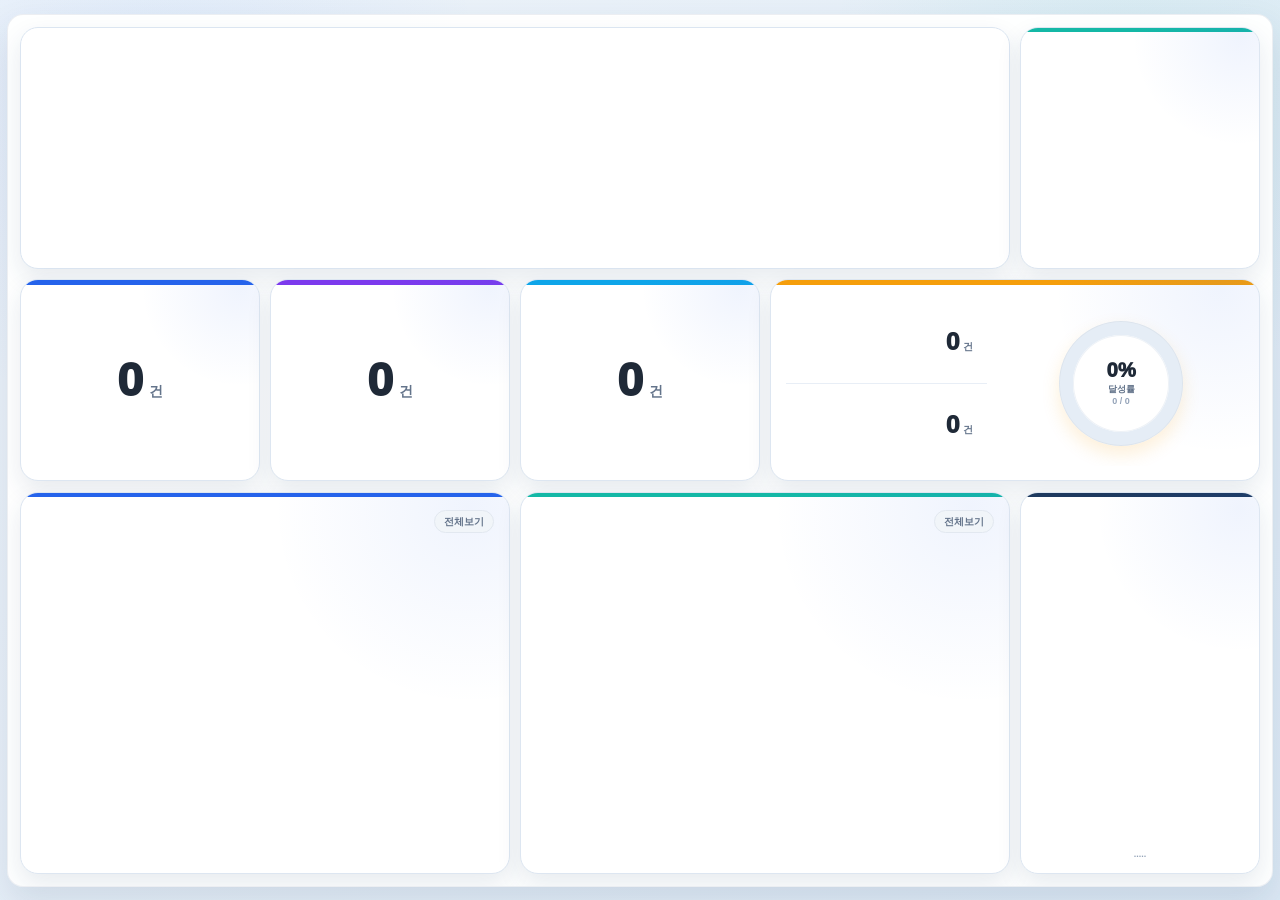
==== commit 5454bdce: "Apply filled layout directly to standalone resource" ====
--- a/standalone-resource.html
+++ b/standalone-resource.html
@@ -1,27 +1,12 @@
-<!DOCTYPE html>
+<!doctype html>
 <html lang="ko">
 <head>
-<meta charset="utf-8" />
-<meta name="viewport" content="width=device-width, initial-scale=1.0" />
+<meta charset="utf-8">
+<meta name="viewport" content="width=device-width,initial-scale=1.0">
 <title>MES Dashboard Resource</title>
 <style>
-:root{--bg1:#f4f7fb;--bg2:#e8eef7;--panel:rgba(255,255,255,.94);--card:#fff;--bd:#dde6f1;--text:#1f2937;--sub:#64748b;--soft:#94a3b8;--navy:#1e3a5f;--blue:#2563eb;--sky:#0ea5e9;--teal:#14b8a6;--purple:#7c3aed;--amber:#f59e0b;--shadow:0 22px 55px rgba(30,58,95,.14);--cardShadow:0 10px 24px rgba(30,58,95,.10);--hover:0 16px 34px rgba(30,58,95,.16);--radius:18px}*{box-sizing:border-box}html,body{width:100%;height:100%;margin:0;overflow:hidden;font-family:"Malgun Gothic","맑은 고딕",Arial,sans-serif;color:var(--text);background:radial-gradient(circle at 12% 8%,rgba(37,99,235,.10),transparent 30%),radial-gradient(circle at 90% 12%,rgba(20,184,166,.12),transparent 28%),linear-gradient(135deg,var(--bg1),var(--bg2))}.page{width:100vw;height:100vh;display:flex;align-items:center;justify-content:center;padding:clamp(10px,2.2vmin,28px)}.dashboard{width:min(96vw,1440px);height:min(92vh,940px);min-width:760px;min-height:500px;display:grid;grid-template-columns:repeat(5,minmax(0,1fr));grid-template-rows:1.28fr 1.08fr 2.02fr;gap:clamp(10px,1.35vmin,22px);padding:clamp(14px,2.1vmin,30px);background:var(--panel);border:1px solid rgba(148,163,184,.24);border-radius:clamp(18px,2.4vmin,26px);box-shadow:var(--shadow);overflow:hidden;position:relative}.dashboard:before{content:"";position:absolute;inset:0;background:linear-gradient(90deg,rgba(30,58,95,.035) 1px,transparent 1px),linear-gradient(180deg,rgba(30,58,95,.035) 1px,transparent 1px);background-size:28px 28px;pointer-events:none}.box{position:relative;z-index:1;overflow:hidden;cursor:pointer;user-select:none;background:var(--card);border:1px solid var(--bd);border-radius:var(--radius);box-shadow:var(--cardShadow);transition:transform .14s ease,box-shadow .14s ease,border-color .14s ease}.box:hover{transform:translateY(-3px);box-shadow:var(--hover);border-color:rgba(37,99,235,.3)}.box:before{content:"";position:absolute;left:0;top:0;right:0;height:clamp(4px,.55vmin,7px);background:var(--accent,var(--blue));pointer-events:none}.box:after{content:"";position:absolute;inset:0;background:radial-gradient(circle at 92% 4%,rgba(37,99,235,.07),transparent 34%);pointer-events:none}.box>*{position:relative;z-index:1}.card-title{display:flex;align-items:center;color:var(--sub);font-size:clamp(12px,1.35vmin,17px);font-weight:900;line-height:1;letter-spacing:-.4px}.card-title:before{content:"";width:clamp(5px,.55vmin,7px);height:clamp(13px,1.45vmin,18px);margin-right:clamp(6px,.75vmin,9px);border-radius:999px;background:var(--accent);flex:0 0 auto}.card-title:empty:before{display:none}.card-foot{align-self:flex-start;color:var(--soft);font-size:clamp(10px,1.05vmin,13px);font-weight:800;line-height:1}.ci{--accent:#60a5fa;grid-column:1/5;grid-row:1;display:flex;align-items:center;justify-content:center;padding:clamp(16px,2vmin,28px);color:#fff;background:linear-gradient(135deg,rgba(96,165,250,.20),transparent 40%),linear-gradient(135deg,#1e3a5f,#16304f);border-color:rgba(255,255,255,.16)}.ci-image{max-width:82%;max-height:clamp(64px,9.4vmin,112px);object-fit:contain;display:none}.ci-title{font-size:clamp(30px,4.4vmin,56px);font-weight:900}.ci-title:empty{display:none}.ci.has-image .ci-title{display:none}.ci.has-image .ci-image{display:block}.attendance{--accent:var(--teal);grid-column:5;grid-row:1}.attendance-card,.metric-card,.proposal-card{display:flex;flex-direction:column;padding:clamp(12px,1.6vmin,20px)}.attendance-list{flex:1;display:flex;flex-direction:column;justify-content:center;gap:0;min-height:0;padding-top:clamp(4px,.7vmin,9px);overflow-y:auto;scrollbar-width:none;-ms-overflow-style:none}.attendance-list::-webkit-scrollbar,.board-list::-webkit-scrollbar{display:none;width:0;height:0}.attendance-row{display:grid;grid-template-columns:auto auto;justify-content:end;align-items:baseline;column-gap:clamp(8px,.95vmin,14px);min-height:clamp(26px,3.15vmin,39px);padding:0 clamp(2px,.5vmin,7px);border-bottom:1px solid #e8eef6}.attendance-row:last-child{border-bottom:0}.attendance-name{color:#52627a;font-size:clamp(12px,1.2vmin,15px);font-weight:900;white-space:nowrap;overflow:hidden;text-overflow:ellipsis}.attendance-count-wrap{display:inline-flex;align-items:baseline;gap:clamp(3px,.45vmin,6px);white-space:nowrap}.attendance-count{font-size:clamp(21px,3vmin,36px);font-weight:950;font-variant-numeric:tabular-nums}.attendance-unit{color:var(--sub);font-size:clamp(11px,1.1vmin,14px);font-weight:900}.approval1{--accent:var(--blue);grid-column:1;grid-row:2}.approval2{--accent:var(--purple);grid-column:2;grid-row:2}.approval3{--accent:var(--sky);grid-column:3;grid-row:2}.metric-body{flex:1;display:flex;align-items:center;justify-content:center;min-height:0}.metric-value-wrap{display:inline-flex;align-items:baseline;gap:clamp(7px,.9vmin,12px);line-height:1}.metric-value{font-size:clamp(34px,5.2vmin,64px);font-weight:950;letter-spacing:-.05em}.metric-unit{color:var(--sub);font-size:clamp(13px,1.55vmin,20px);font-weight:900}.proposal{--accent:var(--amber);grid-column:4/6;grid-row:2}.proposal-content{flex:1;display:grid;grid-template-columns:.9fr 1.1fr;align-items:stretch;gap:clamp(10px,1.15vmin,16px);min-height:0;padding-top:clamp(5px,.75vmin,10px);overflow:hidden}.proposal-info{display:grid;grid-template-rows:1fr 1fr;gap:0;height:100%;min-height:0}.proposal-stat{display:grid;grid-template-columns:auto auto;justify-content:end;align-items:center;column-gap:clamp(8px,.95vmin,14px);border-bottom:1px solid #e8eef6;padding:0 clamp(2px,.6vmin,8px)}.proposal-stat:last-child{border-bottom:0}.proposal-stat-label{color:#52627a;font-size:clamp(12px,1.25vmin,16px);font-weight:950}.proposal-stat-label:empty{display:none}.proposal-stat-value{display:inline-flex;align-items:baseline;gap:clamp(3px,.45vmin,6px);font-size:clamp(22px,2.75vmin,38px);font-weight:950}.proposal-stat-value em{color:var(--sub);font-size:clamp(10px,1.15vmin,15px);font-style:normal;font-weight:900}.proposal-chart-wrap{height:100%;display:flex;align-items:center;justify-content:center;overflow:hidden}.proposal-donut{--rate:0%;height:min(100%,clamp(96px,13.8vmin,172px));width:auto;max-width:100%;aspect-ratio:1/1;position:relative;border-radius:50%;background:conic-gradient(var(--amber) 0 var(--rate),#e5edf6 var(--rate) 100%);box-shadow:inset 0 0 0 1px rgba(15,23,42,.04),0 8px 18px rgba(245,158,11,.16)}.proposal-donut:after{content:"";position:absolute;inset:clamp(12px,1.55vmin,20px);border-radius:50%;background:#fff;box-shadow:inset 0 0 0 1px #eef2f7}.proposal-donut-inner{position:absolute;inset:0;z-index:1;display:flex;flex-direction:column;align-items:center;justify-content:center;line-height:1.05}.proposal-percent{font-size:clamp(18px,2.25vmin,30px);font-weight:950}.proposal-percent-label,.proposal-ratio{margin-top:clamp(2px,.35vmin,4px);color:var(--sub);font-size:clamp(9px,.95vmin,12px);font-weight:900}.proposal-ratio{color:var(--soft)}.notice{--accent:var(--blue);grid-column:1/3;grid-row:3}.work-request{--accent:var(--teal);grid-column:3/5;grid-row:3}.board{display:flex;flex-direction:column;min-height:0;padding:clamp(13px,1.7vmin,20px)}.board-header{display:flex;align-items:center;height:clamp(28px,3vmin,38px);margin-bottom:clamp(10px,1.3vmin,15px);gap:clamp(8px,1vmin,12px)}.board-header .board-title{flex:1 1 auto;min-width:0;color:var(--text);font-size:clamp(18px,2.1vmin,28px);font-weight:900;line-height:1;display:flex;align-items:center}.board-title:before{content:"";width:clamp(5px,.6vmin,7px);height:clamp(19px,2.15vmin,28px);margin-right:clamp(8px,.9vmin,12px);border-radius:999px;background:var(--accent);flex:0 0 auto}.board-title:empty:before{display:none}.board-more{flex:0 0 auto;display:inline-flex;align-items:center;justify-content:center;padding:clamp(5px,.6vmin,7px) clamp(9px,1vmin,12px);border-radius:999px;border:1px solid #e2e8f0;background:#f1f5f9;color:var(--sub);font-family:inherit;font-size:clamp(10px,1vmin,12px);font-weight:800;line-height:1;cursor:pointer}.board-more:hover{background:#eaf2ff;border-color:#bfdbfe;color:var(--blue)}.board-list{flex:1;min-height:0;display:flex;flex-direction:column;gap:clamp(6px,.8vmin,10px);overflow-y:auto;overflow-x:hidden;scrollbar-width:none;-ms-overflow-style:none;padding-right:2px}.board-row{flex:0 0 auto;display:grid;grid-template-columns:minmax(0,1fr) clamp(82px,7.4vmin,104px);align-items:center;min-height:clamp(30px,3.4vmin,42px);padding:0 clamp(9px,1vmin,13px);border:1px solid #e5edf6;border-radius:clamp(9px,1.1vmin,13px);background:#f8fafc;font-size:clamp(11px,1.25vmin,15px);line-height:1.2;cursor:pointer}.board-row:hover{background:#eef6ff;border-color:#bfdbfe;transform:translateX(2px)}.board-row-title{min-width:0;overflow:hidden;white-space:nowrap;text-overflow:ellipsis;padding-right:clamp(6px,.8vmin,10px);font-weight:800;color:#334155}.board-row-date{text-align:right;color:#64748b;font-size:clamp(9px,.95vmin,12px);font-weight:800;white-space:nowrap;line-height:1;font-variant-numeric:tabular-nums}.empty-row{grid-template-columns:1fr;min-height:clamp(120px,17vmin,210px);justify-content:center;text-align:center;cursor:default;border:1px dashed #cbd5e1;color:var(--soft)}.exchange{--accent:var(--navy);grid-column:5;grid-row:3}.exchange-inner{height:100%;display:flex;flex-direction:column;padding:clamp(13px,1.55vmin,19px)}.exchange-top{display:grid;grid-template-columns:auto minmax(0,1fr);align-items:center;margin-bottom:clamp(12px,1.6vmin,18px);column-gap:clamp(6px,.8vmin,10px)}.exchange-title{display:flex;align-items:center;font-size:clamp(17px,2vmin,24px);font-weight:900;white-space:nowrap}.exchange-title:before{content:"";width:clamp(5px,.6vmin,7px);height:clamp(18px,2vmin,25px);margin-right:clamp(7px,.8vmin,10px);border-radius:999px;background:var(--navy)}.exchange-title:empty:before{display:none}.exchange-date{text-align:right;justify-self:end;color:var(--sub);font-size:clamp(9px,.9vmin,11px);font-weight:800;line-height:1.2;white-space:nowrap;overflow:hidden;text-overflow:ellipsis}.rate-list{display:flex;flex-direction:column;gap:clamp(6px,.85vmin,10px)}.rate-list div{display:grid;grid-template-columns:clamp(34px,3.8vmin,48px) minmax(0,1fr);align-items:center;min-height:clamp(32px,3.8vmin,46px);padding:0 clamp(8px,1vmin,12px);border-radius:clamp(9px,1.1vmin,13px);background:#f8fafc;border:1px solid #e5edf6;column-gap:clamp(8px,1vmin,12px)}.rate-name{overflow:hidden;white-space:nowrap;text-overflow:ellipsis;color:var(--sub);font-size:clamp(11px,1.15vmin,14px);font-weight:900}.rate-value{text-align:right;font-size:clamp(13px,1.55vmin,18px);font-weight:900;white-space:nowrap;font-variant-numeric:tabular-nums}.dots{margin-top:auto;color:var(--soft);font-size:clamp(9px,1vmin,12px);font-weight:800;text-align:center}@media(max-width:820px),(max-height:560px){.page{align-items:flex-start;justify-content:flex-start}}
+:root{--text:#1f2937;--sub:#64748b;--soft:#94a3b8;--card:#fff;--bd:#dde6f1;--navy:#1e3a5f;--blue:#2563eb;--sky:#0ea5e9;--teal:#14b8a6;--purple:#7c3aed;--amber:#f59e0b;--radius:18px}*{box-sizing:border-box}html,body{width:100%;height:100%;margin:0;overflow:hidden;font-family:"Malgun Gothic","맑은 고딕",Arial,sans-serif;color:var(--text);background:radial-gradient(circle at 12% 10%,rgba(59,130,246,.08),transparent 24%),radial-gradient(circle at 88% 10%,rgba(20,184,166,.08),transparent 22%),linear-gradient(135deg,#eef4fa 0%,#dce9f5 100%)}.page{width:100vw;height:100vh;display:flex;align-items:center;justify-content:center;padding:clamp(4px,.8vmin,10px)}.dashboard{width:min(99vw,1560px);height:min(97vh,980px);min-width:760px;min-height:500px;display:grid;grid-template-columns:repeat(5,minmax(0,1fr));grid-template-rows:1.32fr 1.10fr 2.08fr;gap:clamp(10px,1.15vmin,18px);padding:clamp(12px,1.25vmin,18px);background:rgba(255,255,255,.96);border:1px solid rgba(148,163,184,.18);border-radius:clamp(16px,1.8vmin,22px);box-shadow:0 16px 36px rgba(30,58,95,.12);overflow:hidden;position:relative}.dashboard:before{display:none}.box{position:relative;z-index:1;overflow:hidden;cursor:pointer;user-select:none;background:var(--card);border:1px solid var(--bd);border-radius:var(--radius);box-shadow:0 10px 24px rgba(30,58,95,.10);transition:transform .14s ease,box-shadow .14s ease,border-color .14s ease}.box:hover{transform:translateY(-3px);box-shadow:0 16px 34px rgba(30,58,95,.16);border-color:rgba(37,99,235,.3)}.box:before{content:"";position:absolute;left:0;top:0;right:0;height:clamp(4px,.55vmin,7px);background:var(--accent,var(--blue));pointer-events:none}.box:after{content:"";position:absolute;inset:0;background:radial-gradient(circle at 92% 4%,rgba(37,99,235,.07),transparent 34%);pointer-events:none}.box>*{position:relative;z-index:1}.card-title,.metric-title{display:flex;align-items:center;color:var(--sub);font-size:clamp(12px,1.35vmin,17px);font-weight:900;line-height:1;letter-spacing:-.4px}.card-title:before,.metric-title:before{content:"";width:clamp(5px,.55vmin,7px);height:clamp(13px,1.45vmin,18px);margin-right:clamp(6px,.75vmin,9px);border-radius:999px;background:var(--accent);flex:0 0 auto}.card-title:empty:before,.metric-title:empty:before{display:none}.card-foot,.metric-foot,.attendance-foot{align-self:flex-start;color:var(--soft);font-size:clamp(10px,1.05vmin,13px);font-weight:800;line-height:1}.ci{--accent:#60a5fa;grid-column:1/5;grid-row:1;display:flex;align-items:center;justify-content:center;padding:8px 18px;background:#fff;border:1px solid #dbe5f1;color:var(--navy)}.ci:after,.ci:before{display:none!important}.ci-image{display:none;width:auto;height:90%;max-width:96%;max-height:90%;object-fit:contain}.ci-title{font-size:clamp(30px,4.4vmin,56px);font-weight:900;color:var(--navy)}.ci-title:empty{display:none}.ci.has-image .ci-title{display:none}.ci.has-image .ci-image{display:block}.attendance{--accent:var(--teal);grid-column:5;grid-row:1}.attendance-card,.metric-card,.proposal-card{display:flex;flex-direction:column;padding:clamp(12px,1.6vmin,20px)}.attendance-list{flex:1;display:flex;flex-direction:column;justify-content:center;gap:0;min-height:0;padding-top:clamp(4px,.7vmin,9px);overflow-y:auto;scrollbar-width:none;-ms-overflow-style:none}.attendance-list::-webkit-scrollbar,.board-list::-webkit-scrollbar{display:none;width:0;height:0}.attendance-row{display:grid;grid-template-columns:auto auto;justify-content:end;align-items:baseline;column-gap:clamp(8px,.95vmin,14px);min-height:clamp(26px,3.15vmin,39px);padding:0 clamp(2px,.5vmin,7px);border-bottom:1px solid #e8eef6}.attendance-row:last-child{border-bottom:0}.attendance-name{color:#52627a;font-size:clamp(12px,1.2vmin,15px);font-weight:900;white-space:nowrap;overflow:hidden;text-overflow:ellipsis}.attendance-count-wrap{display:inline-flex;align-items:baseline;gap:clamp(3px,.45vmin,6px);white-space:nowrap}.attendance-count{font-size:clamp(21px,3vmin,36px);font-weight:950;font-variant-numeric:tabular-nums}.attendance-unit{color:var(--sub);font-size:clamp(11px,1.1vmin,14px);font-weight:900}.approval1{--accent:var(--blue);grid-column:1;grid-row:2}.approval2{--accent:var(--purple);grid-column:2;grid-row:2}.approval3{--accent:var(--sky);grid-column:3;grid-row:2}.metric-body{flex:1;display:flex;align-items:center;justify-content:center;min-height:0}.metric-value-wrap{display:inline-flex;align-items:baseline;gap:clamp(7px,.9vmin,12px);line-height:1}.metric-value{font-size:clamp(34px,5.2vmin,64px);font-weight:950;letter-spacing:-.05em}.metric-unit{color:var(--sub);font-size:clamp(13px,1.55vmin,20px);font-weight:900}.proposal{--accent:var(--amber);grid-column:4/6;grid-row:2}.proposal-content{flex:1;display:grid;grid-template-columns:.9fr 1.1fr;align-items:stretch;gap:clamp(10px,1.15vmin,16px);min-height:0;padding-top:clamp(5px,.75vmin,10px);overflow:hidden}.proposal-info{display:grid;grid-template-rows:1fr 1fr;gap:0;height:100%;min-height:0}.proposal-stat{display:grid;grid-template-columns:auto auto;justify-content:end;align-items:center;column-gap:clamp(8px,.95vmin,14px);border-bottom:1px solid #e8eef6;padding:0 clamp(2px,.6vmin,8px)}.proposal-stat:last-child{border-bottom:0}.proposal-stat-label{color:#52627a;font-size:clamp(12px,1.25vmin,16px);font-weight:950}.proposal-stat-label:empty{display:none}.proposal-stat-value{display:inline-flex;align-items:baseline;gap:clamp(3px,.45vmin,6px);font-size:clamp(22px,2.75vmin,38px);font-weight:950}.proposal-stat-value em{color:var(--sub);font-size:clamp(10px,1.15vmin,15px);font-style:normal;font-weight:900}.proposal-chart-wrap{height:100%;display:flex;align-items:center;justify-content:center;overflow:hidden}.proposal-donut{--rate:0%;height:min(100%,clamp(96px,13.8vmin,172px));width:auto;max-width:100%;aspect-ratio:1/1;position:relative;border-radius:50%;background:conic-gradient(var(--amber) 0 var(--rate),#e5edf6 var(--rate) 100%);box-shadow:inset 0 0 0 1px rgba(15,23,42,.04),0 8px 18px rgba(245,158,11,.16)}.proposal-donut:after{content:"";position:absolute;inset:clamp(12px,1.55vmin,20px);border-radius:50%;background:#fff;box-shadow:inset 0 0 0 1px #eef2f7}.proposal-donut-inner{position:absolute;inset:0;z-index:1;display:flex;flex-direction:column;align-items:center;justify-content:center;line-height:1.05}.proposal-percent{font-size:clamp(18px,2.25vmin,30px);font-weight:950}.proposal-percent-label,.proposal-ratio{margin-top:clamp(2px,.35vmin,4px);color:var(--sub);font-size:clamp(9px,.95vmin,12px);font-weight:900}.proposal-ratio{color:var(--soft)}.notice{--accent:var(--blue);grid-column:1/3;grid-row:3}.work-request{--accent:var(--teal);grid-column:3/5;grid-row:3}.board{display:flex;flex-direction:column;min-height:0;padding:clamp(13px,1.7vmin,20px)}.board-header{display:flex;align-items:center;height:clamp(28px,3vmin,38px);margin-bottom:clamp(10px,1.3vmin,15px);gap:clamp(8px,1vmin,12px)}.board-header .board-title{flex:1 1 auto;min-width:0;color:var(--text);font-size:clamp(18px,2.1vmin,28px);font-weight:900;line-height:1;display:flex;align-items:center}.board-title:before{content:"";width:clamp(5px,.6vmin,7px);height:clamp(19px,2.15vmin,28px);margin-right:clamp(8px,.9vmin,12px);border-radius:999px;background:var(--accent);flex:0 0 auto}.board-title:empty:before{display:none}.board-more{flex:0 0 auto;display:inline-flex;align-items:center;justify-content:center;padding:clamp(5px,.6vmin,7px) clamp(9px,1vmin,12px);border-radius:999px;border:1px solid #e2e8f0;background:#f1f5f9;color:var(--sub);font-family:inherit;font-size:clamp(10px,1vmin,12px);font-weight:800;line-height:1;cursor:pointer}.board-more:hover{background:#eaf2ff;border-color:#bfdbfe;color:var(--blue)}.board-list{flex:1;min-height:0;display:flex;flex-direction:column;gap:clamp(6px,.8vmin,10px);overflow-y:auto;overflow-x:hidden;scrollbar-width:none;-ms-overflow-style:none;padding-right:2px}.board-row{flex:0 0 auto;display:grid;grid-template-columns:minmax(0,1fr) clamp(82px,7.4vmin,104px);align-items:center;min-height:clamp(30px,3.4vmin,42px);padding:0 clamp(9px,1vmin,13px);border:1px solid #e5edf6;border-radius:clamp(9px,1.1vmin,13px);background:#f8fafc;font-size:clamp(11px,1.25vmin,15px);line-height:1.2;cursor:pointer}.board-row:hover{background:#eef6ff;border-color:#bfdbfe;transform:translateX(2px)}.board-row-title{min-width:0;overflow:hidden;white-space:nowrap;text-overflow:ellipsis;padding-right:clamp(6px,.8vmin,10px);font-weight:800;color:#334155}.board-row-date{text-align:right;color:#64748b;font-size:clamp(9px,.95vmin,12px);font-weight:800;white-space:nowrap;line-height:1;font-variant-numeric:tabular-nums}.exchange{--accent:var(--navy);grid-column:5;grid-row:3}.exchange-inner{height:100%;display:flex;flex-direction:column;padding:clamp(13px,1.55vmin,19px)}.exchange-top{display:grid;grid-template-columns:auto minmax(0,1fr);align-items:center;margin-bottom:clamp(12px,1.6vmin,18px);column-gap:clamp(6px,.8vmin,10px)}.exchange-title{display:flex;align-items:center;font-size:clamp(17px,2vmin,24px);font-weight:900;white-space:nowrap}.exchange-title:before{content:"";width:clamp(5px,.6vmin,7px);height:clamp(18px,2vmin,25px);margin-right:clamp(7px,.8vmin,10px);border-radius:999px;background:var(--navy)}.exchange-title:empty:before{display:none}.exchange-date{text-align:right;justify-self:end;color:var(--sub);font-size:clamp(9px,.9vmin,11px);font-weight:800;line-height:1.2;white-space:nowrap;overflow:hidden;text-overflow:ellipsis}.rate-list{display:flex;flex-direction:column;gap:clamp(6px,.85vmin,10px)}.rate-list div{display:grid;grid-template-columns:clamp(34px,3.8vmin,48px) minmax(0,1fr);align-items:center;min-height:clamp(32px,3.8vmin,46px);padding:0 clamp(8px,1vmin,12px);border-radius:clamp(9px,1.1vmin,13px);background:#f8fafc;border:1px solid #e5edf6;column-gap:clamp(8px,1vmin,12px)}.rate-name{overflow:hidden;white-space:nowrap;text-overflow:ellipsis;color:var(--sub);font-size:clamp(11px,1.15vmin,14px);font-weight:900}.rate-value{text-align:right;font-size:clamp(13px,1.55vmin,18px);font-weight:900;white-space:nowrap;font-variant-numeric:tabular-nums}.dots{margin-top:auto;color:var(--soft);font-size:clamp(9px,1vmin,12px);font-weight:800;text-align:center}@media(max-width:820px),(max-height:560px){.page{align-items:flex-start;justify-content:flex-start}}
 </style>
 </head>
 <body>
-<div class="page"><main class="dashboard">
-<section class="box ci" data-target="CI"><img id="ciImage" class="ci-image" alt="CI"/><div id="ciTitle" class="ci-title"></div></section>
-<section class="box attendance-card attendance" data-target="ATTENDANCE"><div class="card-title"></div><div id="attendanceList" class="attendance-list"></div><div class="card-foot"></div></section>
-<section class="box metric-card approval1" data-target="APPROVAL_1"><div id="approvalTitle1" class="card-title"></div><div class="metric-body"><div class="metric-value-wrap"><span id="approvalCount1" class="metric-value">0</span><span class="metric-unit">건</span></div></div><div id="approvalFoot1" class="card-foot"></div></section>
-<section class="box metric-card approval2" data-target="APPROVAL_2"><div id="approvalTitle2" class="card-title"></div><div class="metric-body"><div class="metric-value-wrap"><span id="approvalCount2" class="metric-value">0</span><span class="metric-unit">건</span></div></div><div id="approvalFoot2" class="card-foot"></div></section>
-<section class="box metric-card approval3" data-target="APPROVAL_3"><div id="approvalTitle3" class="card-title"></div><div class="metric-body"><div class="metric-value-wrap"><span id="approvalCount3" class="metric-value">0</span><span class="metric-unit">건</span></div></div><div id="approvalFoot3" class="card-foot"></div></section>
-<section class="box proposal-card proposal" data-target="PROPOSAL"><div class="card-title"></div><div class="proposal-content"><div class="proposal-info"><div class="proposal-stat"><div class="proposal-stat-label"></div><div class="proposal-stat-value"><span id="proposalTargetCount">0</span><em>건</em></div></div><div class="proposal-stat"><div class="proposal-stat-label"></div><div class="proposal-stat-value"><span id="proposalSubmitCount">0</span><em>건</em></div></div></div><div class="proposal-chart-wrap"><div id="proposalDonut" class="proposal-donut"><div class="proposal-donut-inner"><div id="proposalPercent" class="proposal-percent">0%</div><div class="proposal-percent-label">달성률</div><div id="proposalRatio" class="proposal-ratio">0 / 0</div></div></div></div></div></section>
-<section class="box board notice" data-target="NOTICE"><div class="board-header"><div class="board-title"></div><button type="button" class="board-more" data-click-type="BOARD_MORE_CLICK" data-target="NOTICE">전체보기</button></div><div id="noticeList" class="board-list"></div></section>
-<section class="box board work-request" data-target="WORK_REQUEST"><div class="board-header"><div class="board-title"></div><button type="button" class="board-more" data-click-type="BOARD_MORE_CLICK" data-target="WORK_REQUEST">전체보기</button></div><div id="workRequestList" class="board-list"></div></section>
-<section class="box exchange" data-target="EXCHANGE_RATE"><div class="exchange-inner"><div class="exchange-top"><div class="exchange-title"></div><div id="exchangeBaseDate" class="exchange-date"></div></div><div id="exchangeRateList" class="rate-list"></div><div class="dots">.....</div></div></section>
-</main></div>
-<script>
-const DashboardApp=(()=>{const defaultConfig={ciTitle:'',ciImageUrl:'',attendanceTitle:'',approvalItems:[{title:'',foot:''},{title:'',foot:''},{title:'',foot:''}],proposalTitle:'',proposalTargetLabel:'',proposalSubmitLabel:'',noticeTitle:'',workRequestTitle:'',exchangeTitle:''};const defaultData={attendanceFieldMap:{name:'GUBUNNM',count:'CNT',unit:'UNIT'},attendanceItems:[],approvalItems:[{count:0},{count:0},{count:0}],proposalTargetCount:0,proposalSubmitCount:0,noticeFieldMap:{key:'SEQ',title:'TITLE',writer:'WRITER',date:'WRTDT'},workRequestFieldMap:{key:'REQNO',title:'TITLE',writer:'WRITER',date:'REQDT'},exchangeFieldMap:{name:'CURRNM',value:'RATE',unit:'UNIT',date:'BASISDT'},notices:[],workRequests:[],exchangeRates:[]};let config=JSON.parse(JSON.stringify(defaultConfig));document.addEventListener('click',e=>{const a=e.target.closest('[data-click-type]');if(a){e.stopPropagation();post({type:a.dataset.clickType,target:a.dataset.target||''});return}const t=e.target.closest('[data-target]');if(t)post({type:'DASHBOARD_BOX_CLICK',target:t.dataset.target||''})});function configureDashboard(c){config=merge(config,c||{});applyStaticText()}function configureDashboardCi(c){configureDashboard({ciTitle:c?.ciTitle??c?.title??config.ciTitle,ciImageUrl:c?.ciImageUrl??c?.imageUrl??config.ciImageUrl})}function configureDashboardAttendance(c){configureDashboard({attendanceTitle:c?.attendanceTitle??c?.title??config.attendanceTitle})}function configureDashboardApproval(i,c){if(Array.isArray(i)){configureDashboard({approvalItems:i});return}const idx=Number(i)-1;if(idx<0||idx>=config.approvalItems.length)return;const items=config.approvalItems.map((x,n)=>n===idx?{...x,...(c||{})}:x);configureDashboard({approvalItems:items})}function configureDashboardProposal(c){configureDashboard({proposalTitle:c?.proposalTitle??c?.title??config.proposalTitle,proposalTargetLabel:c?.proposalTargetLabel??c?.targetLabel??config.proposalTargetLabel,proposalSubmitLabel:c?.proposalSubmitLabel??c?.submitLabel??config.proposalSubmitLabel})}function configureDashboardBoard(type,c){const t=String(type||'').toUpperCase();if(t==='NOTICE')configureDashboard({noticeTitle:c?.title??config.noticeTitle});else if(t==='WORK_REQUEST')configureDashboard({workRequestTitle:c?.title??config.workRequestTitle})}function configureDashboardExchange(c){configureDashboard({exchangeTitle:c?.exchangeTitle??c?.title??config.exchangeTitle})}function renderDashboard(raw){const m=normalize(raw||{});setText('ciTitle',m.ciTitle||config.ciTitle||'');setCiImage(m.ciImageUrl);renderAttendance(m.attendanceItems,m.attendanceFieldMap);renderApproval(m.approvalItems);renderProposal(m.proposalTargetCount,m.proposalSubmitCount);renderBoard('noticeList',m.notices,'NOTICE_DETAIL',m.noticeFieldMap);renderBoard('workRequestList',m.workRequests,'WORK_REQUEST_DETAIL',m.workRequestFieldMap);renderExchange(m.exchangeRates,m.exchangeFieldMap);applyStaticText()}function renderDashboardValues(v){v=v||{};renderDashboard({...v,ciTitle:v.ciTitle??config.ciTitle,ciImageUrl:v.ciImageUrl??config.ciImageUrl,approvalItems:buildApproval(v.approvalItems||[])})}function normalize(d){return{ciTitle:d.ciTitle??d.CiTitle??config.ciTitle,ciImageUrl:d.ciImageUrl??d.CiImageUrl??config.ciImageUrl,attendanceFieldMap:d.attendanceFieldMap??d.AttendanceFieldMap??defaultData.attendanceFieldMap,attendanceItems:d.attendanceItems??d.AttendanceItems??legacyAttendance(d),approvalItems:d.approvalItems??d.ApprovalItems??buildApproval([]),proposalTargetCount:d.proposalTargetCount??d.ProposalTargetCount??0,proposalSubmitCount:d.proposalSubmitCount??d.ProposalSubmitCount??0,noticeFieldMap:d.noticeFieldMap??d.NoticeFieldMap??defaultData.noticeFieldMap,workRequestFieldMap:d.workRequestFieldMap??d.WorkRequestFieldMap??defaultData.workRequestFieldMap,exchangeFieldMap:d.exchangeFieldMap??d.ExchangeFieldMap??defaultData.exchangeFieldMap,exchangeRates:d.exchangeRates??d.ExchangeRates??legacyExchange(d),notices:d.notices??d.Notices??[],workRequests:d.workRequests??d.WorkRequests??[]}}function buildApproval(vals){return config.approvalItems.map((x,i)=>{const v=vals[i]||{};return{title:v.title??v.Title??x.title,count:v.count??v.Count??0,foot:v.foot??v.Foot??v.footer??v.Footer??x.foot}})}function renderAttendance(rows,map){const l=document.getElementById('attendanceList');l.innerHTML='';if(!rows||!rows.length)return;rows.forEach(r=>{const name=field(r,map.name,['name','Name','TITLE','title','GUBUNNM','gubunnm','ATTNM','attnm']);const cnt=field(r,map.count,['count','Count','CNT','cnt','QTY','qty']);const unit=field(r,map.unit,['unit','Unit','UNIT','unitnm','UNITNM'])||'건';const e=document.createElement('div');e.className='attendance-row';e.innerHTML='<div class="attendance-name">'+esc(name||'-')+'</div><div class="attendance-count-wrap"><span class="attendance-count">'+esc(fmtCount(cnt))+'</span><span class="attendance-unit">'+esc(unit)+'</span></div>';l.appendChild(e)})}function renderApproval(items){for(let i=0;i<3;i++){const d=config.approvalItems[i]||{title:'',count:0,foot:''};const it=items[i]||d;setText('approvalTitle'+(i+1),it.title??it.Title??d.title);setText('approvalCount'+(i+1),it.count??it.Count??d.count??0);setText('approvalFoot'+(i+1),it.foot??it.Foot??it.footer??it.Footer??d.foot)}}function renderProposal(t,s){const target=num(t),submit=num(s);setText('proposalTargetCount',target);setText('proposalSubmitCount',submit);const donut=document.getElementById('proposalDonut'),p=document.getElementById('proposalPercent'),r=document.getElementById('proposalRatio');if(!donut||!p||!r)return;const percent=target>0?submit/target*100:0;donut.style.setProperty('--rate',Math.max(0,Math.min(percent,100))+'%');p.innerText=Math.round(percent)+'%';r.innerText=submit+' / '+target}function renderBoard(id,rows,type,map){const l=document.getElementById(id);l.innerHTML='';if(!rows||!rows.length)return;rows.forEach(row=>{const key=field(row,map.key,['key','Key','SEQ','seq','NO','no','ID','id']);const title=field(row,map.title,['title','Title','TITLE','SUBJECT','subject','SUBJECTNM','subjectnm','CONTENT','content'])||'(제목 없음)';const writer=field(row,map.writer,['writer','Writer','WRITER','USERNM','usernm','EMPNM','empnm']);const date=fmtDate(field(row,map.date,['date','Date','DATE','WRTDT','wrtdt','REGDT','regdt','INDT','indt']));const e=document.createElement('div');e.className='board-row';e.title=writer?title+' / '+writer:title;e.addEventListener('click',ev=>{ev.stopPropagation();post({type,key,title,writer,date,row})});e.innerHTML='<div class="board-row-title">'+esc(title)+'</div><div class="board-row-date">'+esc(date)+'</div>';l.appendChild(e)})}function renderExchange(rows,map){const l=document.getElementById('exchangeRateList');l.innerHTML='';setHtml('exchangeBaseDate',todayText());if(!rows||!rows.length)return;rows.slice(0,4).forEach(row=>{const name=field(row,map.name,['name','Name','CURRNM','currnm','CURCD','curcd','CODE','code','currency','Currency']);const val=field(row,map.value,['value','Value','RATE','rate','EXRATE','exrate','AMT','amt']);const unit=field(row,map.unit,['unit','Unit','UNIT','unitnm','UNITNM']);const e=document.createElement('div');e.innerHTML='<span class="rate-name">'+esc(name||'-')+'</span><span class="rate-value">'+esc(fmtRate(val,unit))+'</span>';l.appendChild(e)})}function applyStaticText(){setText('ciTitle',config.ciTitle||'');setCiImage(config.ciImageUrl);setQS('.attendance .card-title',config.attendanceTitle);setQS('.attendance .card-foot',todayText());setText('approvalTitle1',config.approvalItems[0]?.title||'');setText('approvalTitle2',config.approvalItems[1]?.title||'');setText('approvalTitle3',config.approvalItems[2]?.title||'');setText('approvalFoot1',config.approvalItems[0]?.foot||'');setText('approvalFoot2',config.approvalItems[1]?.foot||'');setText('approvalFoot3',config.approvalItems[2]?.foot||'');setQS('.proposal .card-title',config.proposalTitle);setQS('.proposal-stat:nth-child(1) .proposal-stat-label',config.proposalTargetLabel);setQS('.proposal-stat:nth-child(2) .proposal-stat-label',config.proposalSubmitLabel);setQS('.notice .board-title',config.noticeTitle);setQS('.work-request .board-title',config.workRequestTitle);setQS('.exchange-title',config.exchangeTitle)}function merge(base,next){const m={...base,...next};if(next.approvalItems)m.approvalItems=base.approvalItems.map((x,i)=>({...x,...(next.approvalItems[i]||{})}));return m}function legacyAttendance(d){const v=d.annualCount??d.AnnualCount;return v==null?[]:[{name:'연차',count:v,unit:'건'}]}function legacyExchange(d){const r=[];const usd=d.dollarRate??d.DollarRate, yen=d.yenRate??d.YenRate;if(usd!=null&&usd!=='')r.push({name:'달러',value:usd});if(yen!=null&&yen!=='')r.push({name:'엔화',value:yen});return r}function field(row,n,fb){if(!row)return'';if(n&&row[n]!=null)return row[n];for(const k of fb||[])if(row[k]!=null)return row[k];return''}function fmtDate(v){const t=String(v??'').trim();if(/^\d{8}$/.test(t))return t.slice(0,4)+'-'+t.slice(4,6)+'-'+t.slice(6,8);if(t.length>=10&&t[4]==='-'&&t[7]==='-')return t.slice(0,10);return t}function todayText(){const d=new Date();return d.getFullYear()+'년 '+String(d.getMonth()+1).padStart(2,'0')+'월'+String(d.getDate()).padStart(2,'0')+'일기준'}function fmtRate(v,u){const t=String(v??'').trim(),unit=String(u??'').trim();if(!t)return'-';const n=Number(t.replaceAll(',',''));return !isNaN(n)?n.toLocaleString(undefined,{maximumFractionDigits:4})+(unit?' '+unit:''):t+(unit?' '+unit:'')}function fmtCount(v){const n=Number(String(v??'').replaceAll(',',''));return !isNaN(n)?n.toLocaleString():String(v??'0')}function post(msg){if(window.chrome&&window.chrome.webview){window.chrome.webview.postMessage(msg);return}console.log('[WebView2 message]',msg)}function setCiImage(url){const ci=document.querySelector('.ci'),img=document.getElementById('ciImage');if(!ci||!img)return;img.onload=null;img.onerror=null;ci.classList.remove('has-image');img.removeAttribute('src');const src=String(url||'').trim();if(!src)return;img.onload=function(){ci.classList.add('has-image')};img.onerror=function(){img.removeAttribute('src');ci.classList.remove('has-image')};img.src=src}function setText(id,v){const e=document.getElementById(id);if(e&&v!=null)e.innerText=v}function setHtml(id,v){const e=document.getElementById(id);if(e&&v!=null)e.innerHTML=v}function setQS(s,v){const e=document.querySelector(s);if(e&&v!=null)e.innerText=v}function num(v){const n=Number(v??0);return isNaN(n)?0:n}function esc(v){return String(v??'').replaceAll('&','&amp;').replaceAll('<','&lt;').replaceAll('>','&gt;').replaceAll('"','&quot;').replaceAll("'",'&#039;')}return{configureDashboard,configureDashboardCi,configureDashboardAttendance,configureDashboardApproval,configureDashboardProposal,configureDashboardBoard,configureDashboardExchange,renderDashboard,renderDashboardValues}})();window.configureDashboard=DashboardApp.configureDashboard;window.configureDashboardCi=DashboardApp.configureDashboardCi;window.configureDashboardAttendance=DashboardApp.configureDashboardAttendance;window.configureDashboardApproval=DashboardApp.configureDashboardApproval;window.configureDashboardProposal=DashboardApp.configureDashboardProposal;window.configureDashboardBoard=DashboardApp.configureDashboardBoard;window.configureDashboardExchange=DashboardApp.configureDashboardExchange;window.renderDashboard=DashboardApp.renderDashboard;window.renderDashboardValues=DashboardApp.renderDashboardValues;
-</script>
-</body>
-</html>+<div class="page"><main class="dashboard"><section class="box ci" data-target="CI"><img id="ciImage" class="ci-image" alt="CI"><div id="ciTitle" class="ci-title"></div></section><section class="box attendance-card attendance" data-target="ATTENDANCE"><div class="card-title"></div><div id="attendanceList" class="attendance-list"></div><div class="card-foot"></div></section><section class="box metric-card approval1" data-target="APPROVAL_1"><div id="approvalTitle1" class="card-title"></div><div class="metric-body"><div class="metric-value-wrap"><span id="approvalCount1" class="metric-value">0</span><span class="metric-unit">건</span></div></div><div id="approvalFoot1" class="card-foot"></div></section><section class="box metric-card approval2" data-target="APPROVAL_2"><div id="approvalTitle2" class="card-title"></div><div class="metric-body"><div class="metric-value-wrap"><span id="approvalCount2" class="metric-value">0</span><span class="metric-unit">건</span></div></div><div id="approvalFoot2" class="card-foot"></div></section><section class="box metric-card approval3" data-target="APPROVAL_3"><div id="approvalTitle3" class="card-title"></div><div class="metric-body"><div class="metric-value-wrap"><span id="approvalCount3" class="metric-value">0</span><span class="metric-unit">건</span></div></div><div id="approvalFoot3" class="card-foot"></div></section><section class="box proposal-card proposal" data-target="PROPOSAL"><div class="card-title"></div><div class="proposal-content"><div class="proposal-info"><div class="proposal-stat"><div class="proposal-stat-label"></div><div class="proposal-stat-value"><span id="proposalTargetCount">0</span><em>건</em></div></div><div class="proposal-stat"><div class="proposal-stat-label"></div><div class="proposal-stat-value"><span id="proposalSubmitCount">0</span><em>건</em></div></div></div><div class="proposal-chart-wrap"><div id="proposalDonut" class="proposal-donut"><div class="proposal-donut-inner"><div id="proposalPercent" class="proposal-percent">0%</div><div class="proposal-percent-label">달성률</div><div id="proposalRatio" class="proposal-ratio">0 / 0</div></div></div></div></div></section><section class="box board notice" data-target="NOTICE"><div class="board-header"><div class="board-title"></div><button type="button" class="board-more" data-click-type="BOARD_MORE_CLICK" data-target="NOTICE">전체보기</button></div><div id="noticeList" class="board-list"></div></section><section class="box board work-request" data-target="WORK_REQUEST"><div class="board-header"><div class="board-title"></div><button type="button" class="board-more" data-click-type="BOARD_MORE_CLICK" data-target="WORK_REQUEST">전체보기</button></div><div id="workRequestList" class="board-list"></div></section><section class="box exchange" data-target="EXCHANGE_RATE"><div class="exchange-inner"><div class="exchange-top"><div class="exchange-title"></div><div id="exchangeBaseDate" class="exchange-date"></div></div><div id="exchangeRateList" class="rate-list"></div><div class="dots">.....</div></div></section></main></div><script>function p(m){if(window.chrome&&window.chrome.webview)window.chrome.webview.postMessage(m);else console.log(m)}const cfg={approvalItems:[{},{},{}]};document.addEventListener('click',e=>{const a=e.target.closest('[data-click-type]');if(a){e.stopPropagation();p({type:a.dataset.clickType,target:a.dataset.target||''});return}const t=e.target.closest('[data-target]');if(t)p({type:'DASHBOARD_BOX_CLICK',target:t.dataset.target||''})});function st(id,v){const e=document.getElementById(id);if(e&&v!=null)e.innerText=v}function sq(s,v){const e=document.querySelector(s);if(e&&v!=null)e.innerText=v}function esc(v){return String(v??'').replaceAll('&','&amp;').replaceAll('<','&lt;').replaceAll('>','&gt;').replaceAll('"','&quot;').replaceAll("'",'&#039;')}function fld(r,n,f){if(!r)return'';if(n&&r[n]!=null)return r[n];for(const k of f||[])if(r[k]!=null)return r[k];return''}function dt(v){const t=String(v??'').trim();if(/^\d{8}$/.test(t))return t.slice(0,4)+'-'+t.slice(4,6)+'-'+t.slice(6,8);if(t.length>=10&&t[4]=='-'&&t[7]=='-')return t.slice(0,10);return t}function today(){const d=new Date();return d.getFullYear()+'년 '+String(d.getMonth()+1).padStart(2,'0')+'월'+String(d.getDate()).padStart(2,'0')+'일기준'}function num(v){const n=Number(v??0);return isNaN(n)?0:n}function cnt(v){const n=Number(String(v??'').replaceAll(',',''));return !isNaN(n)?n.toLocaleString():String(v??'0')}function rate(v,u){const t=String(v??'').trim(),ut=String(u??'').trim();if(!t)return'-';const n=Number(t.replaceAll(',',''));return(!isNaN(n)?n.toLocaleString(undefined,{maximumFractionDigits:4}):t)+(ut?' '+ut:'')}function setCiImage(url){const ci=document.querySelector('.ci'),img=document.getElementById('ciImage');if(!ci||!img)return;img.onload=null;img.onerror=null;ci.classList.remove('has-image');img.removeAttribute('src');const src=String(url||'').trim();if(!src)return;img.onload=()=>ci.classList.add('has-image');img.onerror=()=>{img.removeAttribute('src');ci.classList.remove('has-image')};img.src=src}function apply(){st('ciTitle',cfg.ciTitle||'');setCiImage(cfg.ciImageUrl);sq('.attendance .card-title',cfg.attendanceTitle);sq('.attendance .card-foot',today());st('approvalTitle1',cfg.approvalItems[0].title||'');st('approvalTitle2',cfg.approvalItems[1].title||'');st('approvalTitle3',cfg.approvalItems[2].title||'');st('approvalFoot1',cfg.approvalItems[0].foot||'');st('approvalFoot2',cfg.approvalItems[1].foot||'');st('approvalFoot3',cfg.approvalItems[2].foot||'');sq('.proposal .card-title',cfg.proposalTitle);sq('.proposal-stat:nth-child(1) .proposal-stat-label',cfg.proposalTargetLabel);sq('.proposal-stat:nth-child(2) .proposal-stat-label',cfg.proposalSubmitLabel);sq('.notice .board-title',cfg.noticeTitle);sq('.work-request .board-title',cfg.workRequestTitle);sq('.exchange-title',cfg.exchangeTitle)}function configureDashboard(o){Object.assign(cfg,o||{});if(o&&Array.isArray(o.approvalItems))for(let i=0;i<Math.min(3,o.approvalItems.length);i++)cfg.approvalItems[i]=Object.assign(cfg.approvalItems[i],o.approvalItems[i]);apply()}function configureDashboardCi(o){o=o||{};cfg.ciTitle=o.ciTitle??o.title??cfg.ciTitle;cfg.ciImageUrl=o.ciImageUrl??o.imageUrl??cfg.ciImageUrl;apply()}function configureDashboardAttendance(o){cfg.attendanceTitle=o?.attendanceTitle??o?.title??cfg.attendanceTitle;apply()}function configureDashboardApproval(i,o){if(Array.isArray(i)){for(let n=0;n<Math.min(3,i.length);n++)cfg.approvalItems[n]=Object.assign(cfg.approvalItems[n],i[n]);apply();return}const idx=Number(i)-1;if(idx<0||idx>2)return;cfg.approvalItems[idx]=Object.assign(cfg.approvalItems[idx],o||{});apply()}function configureDashboardProposal(o){o=o||{};cfg.proposalTitle=o.proposalTitle??o.title??cfg.proposalTitle;cfg.proposalTargetLabel=o.proposalTargetLabel??o.targetLabel??cfg.proposalTargetLabel;cfg.proposalSubmitLabel=o.proposalSubmitLabel??o.submitLabel??cfg.proposalSubmitLabel;apply()}function configureDashboardBoard(t,o){t=String(t||'').toUpperCase();if(t==='NOTICE')cfg.noticeTitle=o?.title??cfg.noticeTitle;if(t==='WORK_REQUEST')cfg.workRequestTitle=o?.title??cfg.workRequestTitle;apply()}function configureDashboardExchange(o){cfg.exchangeTitle=o?.exchangeTitle??o?.title??cfg.exchangeTitle;apply()}function renderDashboardApproval(i,o){const idx=Number(i);if(idx<1||idx>3)return;st('approvalCount'+idx,o?.count??o?.Count??0)}function renderDashboardAttendance(o){o=o||{};const m=o.fieldMap??o.attendanceFieldMap??{name:'GUBUNNM',count:'CNT',unit:'UNIT'},rows=o.items??o.attendanceItems??[];const l=document.getElementById('attendanceList');l.innerHTML='';rows.forEach(r=>{const e=document.createElement('div');e.className='attendance-row';e.innerHTML='<div class="attendance-name">'+esc(fld(r,m.name,['name','Name','GUBUNNM']))+'</div><div class="attendance-count-wrap"><span class="attendance-count">'+esc(cnt(fld(r,m.count,['count','Count','CNT'])))+'</span><span class="attendance-unit">'+esc(fld(r,m.unit,['unit','Unit','UNIT'])||'건')+'</span></div>';l.appendChild(e)})}function renderDashboardProposal(o){o=o||{};const target=num(o.targetCount??o.proposalTargetCount),submit=num(o.submitCount??o.proposalSubmitCount),per=target>0?submit/target*100:0;st('proposalTargetCount',target);st('proposalSubmitCount',submit);st('proposalPercent',Math.round(per)+'%');st('proposalRatio',submit+' / '+target);const d=document.getElementById('proposalDonut');if(d)d.style.setProperty('--rate',Math.max(0,Math.min(per,100))+'%')}function renderDashboardBoard(t,o){t=String(t||'').toUpperCase();o=o||{};const id=t==='WORK_REQUEST'?'workRequestList':'noticeList',type=t==='WORK_REQUEST'?'WORK_REQUEST_DETAIL':'NOTICE_DETAIL',m=o.fieldMap??{key:t==='WORK_REQUEST'?'REQNO':'SEQ',title:'TITLE',writer:'WRITER',date:t==='WORK_REQUEST'?'REQDT':'WRTDT'},rows=o.items??[];const l=document.getElementById(id);l.innerHTML='';rows.forEach(r=>{const key=fld(r,m.key,['key','Key','SEQ','REQNO']),title=fld(r,m.title,['title','Title','TITLE','SUBJECT'])||'(제목 없음)',writer=fld(r,m.writer,['writer','Writer','WRITER','USERNM']),date=dt(fld(r,m.date,['date','Date','WRTDT','REQDT','REGDT']));const e=document.createElement('div');e.className='board-row';e.title=writer?title+' / '+writer:title;e.onclick=ev=>{ev.stopPropagation();p({type,key,title,writer,date,row:r})};e.innerHTML='<div class="board-row-title">'+esc(title)+'</div><div class="board-row-date">'+esc(date)+'</div>';l.appendChild(e)})}function renderDashboardExchange(o){o=o||{};const m=o.fieldMap??{name:'CURRNM',value:'RATE',unit:'UNIT',date:'BASISDT'},rows=o.items??[];const l=document.getElementById('exchangeRateList');l.innerHTML='';st('exchangeBaseDate',today());rows.slice(0,4).forEach(r=>{const e=document.createElement('div');e.innerHTML='<span class="rate-name">'+esc(fld(r,m.name,['name','Name','CURRNM']))+'</span><span class="rate-value">'+esc(rate(fld(r,m.value,['value','Value','RATE']),fld(r,m.unit,['unit','Unit','UNIT'])))+'</span>';l.appendChild(e)})}function renderDashboardValues(o){o=o||{};renderDashboardAttendance({fieldMap:o.attendanceFieldMap,items:o.attendanceItems||[]});(o.approvalItems||[]).forEach((x,i)=>renderDashboardApproval(i+1,x));renderDashboardProposal({targetCount:o.proposalTargetCount,submitCount:o.proposalSubmitCount});renderDashboardBoard('NOTICE',{fieldMap:o.noticeFieldMap,items:o.notices||[]});renderDashboardBoard('WORK_REQUEST',{fieldMap:o.workRequestFieldMap,items:o.workRequests||[]});renderDashboardExchange({fieldMap:o.exchangeFieldMap,items:o.exchangeRates||[]})}window.configureDashboard=configureDashboard;window.configureDashboardCi=configureDashboardCi;window.configureDashboardAttendance=configureDashboardAttendance;window.configureDashboardApproval=configureDashboardApproval;window.configureDashboardProposal=configureDashboardProposal;window.configureDashboardBoard=configureDashboardBoard;window.configureDashboardExchange=configureDashboardExchange;window.renderDashboardValues=renderDashboardValues;window.renderDashboardApproval=renderDashboardApproval;window.renderDashboardApproval1=o=>renderDashboardApproval(1,o);window.renderDashboardApproval2=o=>renderDashboardApproval(2,o);window.renderDashboardApproval3=o=>renderDashboardApproval(3,o);window.renderDashboardAttendance=renderDashboardAttendance;window.renderDashboardProposal=renderDashboardProposal;window.renderDashboardBoard=renderDashboardBoard;window.renderDashboardExchange=renderDashboardExchange;</script></body></html>
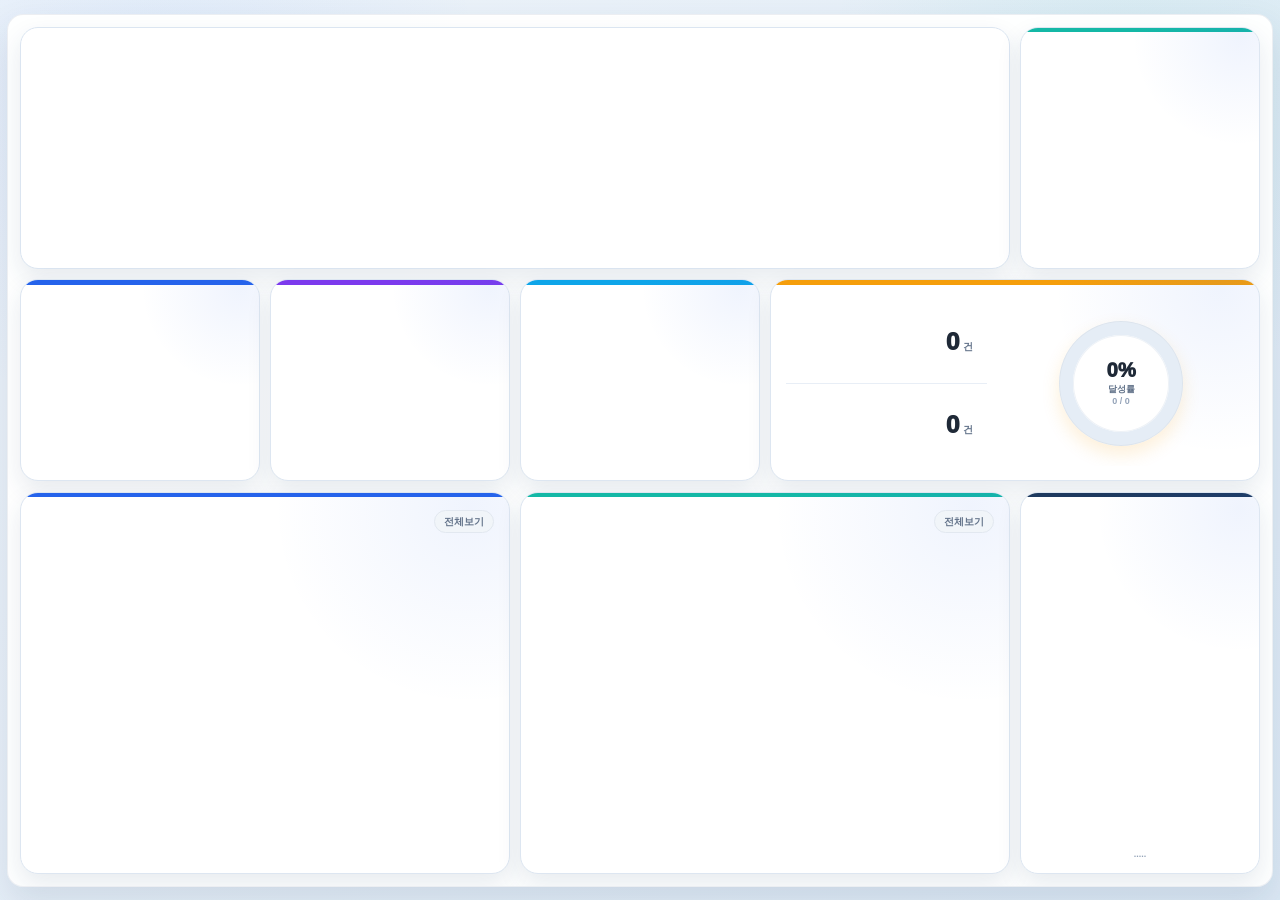
==== commit 0f14ae1c: "Support multiple values in metric cards" ====
--- a/standalone-resource.html
+++ b/standalone-resource.html
@@ -5,8 +5,8 @@
 <meta name="viewport" content="width=device-width,initial-scale=1.0">
 <title>MES Dashboard Resource</title>
 <style>
-:root{--text:#1f2937;--sub:#64748b;--soft:#94a3b8;--card:#fff;--bd:#dde6f1;--navy:#1e3a5f;--blue:#2563eb;--sky:#0ea5e9;--teal:#14b8a6;--purple:#7c3aed;--amber:#f59e0b;--radius:18px}*{box-sizing:border-box}html,body{width:100%;height:100%;margin:0;overflow:hidden;font-family:"Malgun Gothic","맑은 고딕",Arial,sans-serif;color:var(--text);background:radial-gradient(circle at 12% 10%,rgba(59,130,246,.08),transparent 24%),radial-gradient(circle at 88% 10%,rgba(20,184,166,.08),transparent 22%),linear-gradient(135deg,#eef4fa 0%,#dce9f5 100%)}.page{width:100vw;height:100vh;display:flex;align-items:center;justify-content:center;padding:clamp(4px,.8vmin,10px)}.dashboard{width:min(99vw,1560px);height:min(97vh,980px);min-width:760px;min-height:500px;display:grid;grid-template-columns:repeat(5,minmax(0,1fr));grid-template-rows:1.32fr 1.10fr 2.08fr;gap:clamp(10px,1.15vmin,18px);padding:clamp(12px,1.25vmin,18px);background:rgba(255,255,255,.96);border:1px solid rgba(148,163,184,.18);border-radius:clamp(16px,1.8vmin,22px);box-shadow:0 16px 36px rgba(30,58,95,.12);overflow:hidden;position:relative}.dashboard:before{display:none}.box{position:relative;z-index:1;overflow:hidden;cursor:pointer;user-select:none;background:var(--card);border:1px solid var(--bd);border-radius:var(--radius);box-shadow:0 10px 24px rgba(30,58,95,.10);transition:transform .14s ease,box-shadow .14s ease,border-color .14s ease}.box:hover{transform:translateY(-3px);box-shadow:0 16px 34px rgba(30,58,95,.16);border-color:rgba(37,99,235,.3)}.box:before{content:"";position:absolute;left:0;top:0;right:0;height:clamp(4px,.55vmin,7px);background:var(--accent,var(--blue));pointer-events:none}.box:after{content:"";position:absolute;inset:0;background:radial-gradient(circle at 92% 4%,rgba(37,99,235,.07),transparent 34%);pointer-events:none}.box>*{position:relative;z-index:1}.card-title,.metric-title{display:flex;align-items:center;color:var(--sub);font-size:clamp(12px,1.35vmin,17px);font-weight:900;line-height:1;letter-spacing:-.4px}.card-title:before,.metric-title:before{content:"";width:clamp(5px,.55vmin,7px);height:clamp(13px,1.45vmin,18px);margin-right:clamp(6px,.75vmin,9px);border-radius:999px;background:var(--accent);flex:0 0 auto}.card-title:empty:before,.metric-title:empty:before{display:none}.card-foot,.metric-foot,.attendance-foot{align-self:flex-start;color:var(--soft);font-size:clamp(10px,1.05vmin,13px);font-weight:800;line-height:1}.ci{--accent:#60a5fa;grid-column:1/5;grid-row:1;display:flex;align-items:center;justify-content:center;padding:8px 18px;background:#fff;border:1px solid #dbe5f1;color:var(--navy)}.ci:after,.ci:before{display:none!important}.ci-image{display:none;width:auto;height:90%;max-width:96%;max-height:90%;object-fit:contain}.ci-title{font-size:clamp(30px,4.4vmin,56px);font-weight:900;color:var(--navy)}.ci-title:empty{display:none}.ci.has-image .ci-title{display:none}.ci.has-image .ci-image{display:block}.attendance{--accent:var(--teal);grid-column:5;grid-row:1}.attendance-card,.metric-card,.proposal-card{display:flex;flex-direction:column;padding:clamp(12px,1.6vmin,20px)}.attendance-list{flex:1;display:flex;flex-direction:column;justify-content:center;gap:0;min-height:0;padding-top:clamp(4px,.7vmin,9px);overflow-y:auto;scrollbar-width:none;-ms-overflow-style:none}.attendance-list::-webkit-scrollbar,.board-list::-webkit-scrollbar{display:none;width:0;height:0}.attendance-row{display:grid;grid-template-columns:auto auto;justify-content:end;align-items:baseline;column-gap:clamp(8px,.95vmin,14px);min-height:clamp(26px,3.15vmin,39px);padding:0 clamp(2px,.5vmin,7px);border-bottom:1px solid #e8eef6}.attendance-row:last-child{border-bottom:0}.attendance-name{color:#52627a;font-size:clamp(12px,1.2vmin,15px);font-weight:900;white-space:nowrap;overflow:hidden;text-overflow:ellipsis}.attendance-count-wrap{display:inline-flex;align-items:baseline;gap:clamp(3px,.45vmin,6px);white-space:nowrap}.attendance-count{font-size:clamp(21px,3vmin,36px);font-weight:950;font-variant-numeric:tabular-nums}.attendance-unit{color:var(--sub);font-size:clamp(11px,1.1vmin,14px);font-weight:900}.approval1{--accent:var(--blue);grid-column:1;grid-row:2}.approval2{--accent:var(--purple);grid-column:2;grid-row:2}.approval3{--accent:var(--sky);grid-column:3;grid-row:2}.metric-body{flex:1;display:flex;align-items:center;justify-content:center;min-height:0}.metric-value-wrap{display:inline-flex;align-items:baseline;gap:clamp(7px,.9vmin,12px);line-height:1}.metric-value{font-size:clamp(34px,5.2vmin,64px);font-weight:950;letter-spacing:-.05em}.metric-unit{color:var(--sub);font-size:clamp(13px,1.55vmin,20px);font-weight:900}.proposal{--accent:var(--amber);grid-column:4/6;grid-row:2}.proposal-content{flex:1;display:grid;grid-template-columns:.9fr 1.1fr;align-items:stretch;gap:clamp(10px,1.15vmin,16px);min-height:0;padding-top:clamp(5px,.75vmin,10px);overflow:hidden}.proposal-info{display:grid;grid-template-rows:1fr 1fr;gap:0;height:100%;min-height:0}.proposal-stat{display:grid;grid-template-columns:auto auto;justify-content:end;align-items:center;column-gap:clamp(8px,.95vmin,14px);border-bottom:1px solid #e8eef6;padding:0 clamp(2px,.6vmin,8px)}.proposal-stat:last-child{border-bottom:0}.proposal-stat-label{color:#52627a;font-size:clamp(12px,1.25vmin,16px);font-weight:950}.proposal-stat-label:empty{display:none}.proposal-stat-value{display:inline-flex;align-items:baseline;gap:clamp(3px,.45vmin,6px);font-size:clamp(22px,2.75vmin,38px);font-weight:950}.proposal-stat-value em{color:var(--sub);font-size:clamp(10px,1.15vmin,15px);font-style:normal;font-weight:900}.proposal-chart-wrap{height:100%;display:flex;align-items:center;justify-content:center;overflow:hidden}.proposal-donut{--rate:0%;height:min(100%,clamp(96px,13.8vmin,172px));width:auto;max-width:100%;aspect-ratio:1/1;position:relative;border-radius:50%;background:conic-gradient(var(--amber) 0 var(--rate),#e5edf6 var(--rate) 100%);box-shadow:inset 0 0 0 1px rgba(15,23,42,.04),0 8px 18px rgba(245,158,11,.16)}.proposal-donut:after{content:"";position:absolute;inset:clamp(12px,1.55vmin,20px);border-radius:50%;background:#fff;box-shadow:inset 0 0 0 1px #eef2f7}.proposal-donut-inner{position:absolute;inset:0;z-index:1;display:flex;flex-direction:column;align-items:center;justify-content:center;line-height:1.05}.proposal-percent{font-size:clamp(18px,2.25vmin,30px);font-weight:950}.proposal-percent-label,.proposal-ratio{margin-top:clamp(2px,.35vmin,4px);color:var(--sub);font-size:clamp(9px,.95vmin,12px);font-weight:900}.proposal-ratio{color:var(--soft)}.notice{--accent:var(--blue);grid-column:1/3;grid-row:3}.work-request{--accent:var(--teal);grid-column:3/5;grid-row:3}.board{display:flex;flex-direction:column;min-height:0;padding:clamp(13px,1.7vmin,20px)}.board-header{display:flex;align-items:center;height:clamp(28px,3vmin,38px);margin-bottom:clamp(10px,1.3vmin,15px);gap:clamp(8px,1vmin,12px)}.board-header .board-title{flex:1 1 auto;min-width:0;color:var(--text);font-size:clamp(18px,2.1vmin,28px);font-weight:900;line-height:1;display:flex;align-items:center}.board-title:before{content:"";width:clamp(5px,.6vmin,7px);height:clamp(19px,2.15vmin,28px);margin-right:clamp(8px,.9vmin,12px);border-radius:999px;background:var(--accent);flex:0 0 auto}.board-title:empty:before{display:none}.board-more{flex:0 0 auto;display:inline-flex;align-items:center;justify-content:center;padding:clamp(5px,.6vmin,7px) clamp(9px,1vmin,12px);border-radius:999px;border:1px solid #e2e8f0;background:#f1f5f9;color:var(--sub);font-family:inherit;font-size:clamp(10px,1vmin,12px);font-weight:800;line-height:1;cursor:pointer}.board-more:hover{background:#eaf2ff;border-color:#bfdbfe;color:var(--blue)}.board-list{flex:1;min-height:0;display:flex;flex-direction:column;gap:clamp(6px,.8vmin,10px);overflow-y:auto;overflow-x:hidden;scrollbar-width:none;-ms-overflow-style:none;padding-right:2px}.board-row{flex:0 0 auto;display:grid;grid-template-columns:minmax(0,1fr) clamp(82px,7.4vmin,104px);align-items:center;min-height:clamp(30px,3.4vmin,42px);padding:0 clamp(9px,1vmin,13px);border:1px solid #e5edf6;border-radius:clamp(9px,1.1vmin,13px);background:#f8fafc;font-size:clamp(11px,1.25vmin,15px);line-height:1.2;cursor:pointer}.board-row:hover{background:#eef6ff;border-color:#bfdbfe;transform:translateX(2px)}.board-row-title{min-width:0;overflow:hidden;white-space:nowrap;text-overflow:ellipsis;padding-right:clamp(6px,.8vmin,10px);font-weight:800;color:#334155}.board-row-date{text-align:right;color:#64748b;font-size:clamp(9px,.95vmin,12px);font-weight:800;white-space:nowrap;line-height:1;font-variant-numeric:tabular-nums}.exchange{--accent:var(--navy);grid-column:5;grid-row:3}.exchange-inner{height:100%;display:flex;flex-direction:column;padding:clamp(13px,1.55vmin,19px)}.exchange-top{display:grid;grid-template-columns:auto minmax(0,1fr);align-items:center;margin-bottom:clamp(12px,1.6vmin,18px);column-gap:clamp(6px,.8vmin,10px)}.exchange-title{display:flex;align-items:center;font-size:clamp(17px,2vmin,24px);font-weight:900;white-space:nowrap}.exchange-title:before{content:"";width:clamp(5px,.6vmin,7px);height:clamp(18px,2vmin,25px);margin-right:clamp(7px,.8vmin,10px);border-radius:999px;background:var(--navy)}.exchange-title:empty:before{display:none}.exchange-date{text-align:right;justify-self:end;color:var(--sub);font-size:clamp(9px,.9vmin,11px);font-weight:800;line-height:1.2;white-space:nowrap;overflow:hidden;text-overflow:ellipsis}.rate-list{display:flex;flex-direction:column;gap:clamp(6px,.85vmin,10px)}.rate-list div{display:grid;grid-template-columns:clamp(34px,3.8vmin,48px) minmax(0,1fr);align-items:center;min-height:clamp(32px,3.8vmin,46px);padding:0 clamp(8px,1vmin,12px);border-radius:clamp(9px,1.1vmin,13px);background:#f8fafc;border:1px solid #e5edf6;column-gap:clamp(8px,1vmin,12px)}.rate-name{overflow:hidden;white-space:nowrap;text-overflow:ellipsis;color:var(--sub);font-size:clamp(11px,1.15vmin,14px);font-weight:900}.rate-value{text-align:right;font-size:clamp(13px,1.55vmin,18px);font-weight:900;white-space:nowrap;font-variant-numeric:tabular-nums}.dots{margin-top:auto;color:var(--soft);font-size:clamp(9px,1vmin,12px);font-weight:800;text-align:center}@media(max-width:820px),(max-height:560px){.page{align-items:flex-start;justify-content:flex-start}}
+:root{--text:#1f2937;--sub:#64748b;--soft:#94a3b8;--card:#fff;--bd:#dde6f1;--navy:#1e3a5f;--blue:#2563eb;--sky:#0ea5e9;--teal:#14b8a6;--purple:#7c3aed;--amber:#f59e0b;--radius:18px}*{box-sizing:border-box}html,body{width:100%;height:100%;margin:0;overflow:hidden;font-family:"Malgun Gothic","맑은 고딕",Arial,sans-serif;color:var(--text);background:radial-gradient(circle at 12% 10%,rgba(59,130,246,.08),transparent 24%),radial-gradient(circle at 88% 10%,rgba(20,184,166,.08),transparent 22%),linear-gradient(135deg,#eef4fa 0%,#dce9f5 100%)}.page{width:100vw;height:100vh;display:flex;align-items:center;justify-content:center;padding:clamp(4px,.8vmin,10px)}.dashboard{width:min(99vw,1560px);height:min(97vh,980px);min-width:760px;min-height:500px;display:grid;grid-template-columns:repeat(5,minmax(0,1fr));grid-template-rows:1.32fr 1.10fr 2.08fr;gap:clamp(10px,1.15vmin,18px);padding:clamp(12px,1.25vmin,18px);background:rgba(255,255,255,.96);border:1px solid rgba(148,163,184,.18);border-radius:clamp(16px,1.8vmin,22px);box-shadow:0 16px 36px rgba(30,58,95,.12);overflow:hidden;position:relative}.dashboard:before{display:none}.box{position:relative;z-index:1;overflow:hidden;cursor:pointer;user-select:none;background:var(--card);border:1px solid var(--bd);border-radius:var(--radius);box-shadow:0 10px 24px rgba(30,58,95,.10);transition:transform .14s ease,box-shadow .14s ease,border-color .14s ease}.box:hover{transform:translateY(-3px);box-shadow:0 16px 34px rgba(30,58,95,.16);border-color:rgba(37,99,235,.3)}.box:before{content:"";position:absolute;left:0;top:0;right:0;height:clamp(4px,.55vmin,7px);background:var(--accent,var(--blue));pointer-events:none}.box:after{content:"";position:absolute;inset:0;background:radial-gradient(circle at 92% 4%,rgba(37,99,235,.07),transparent 34%);pointer-events:none}.box>*{position:relative;z-index:1}.card-title{display:flex;align-items:center;color:var(--sub);font-size:clamp(12px,1.35vmin,17px);font-weight:900;line-height:1;letter-spacing:-.4px}.card-title:before{content:"";width:clamp(5px,.55vmin,7px);height:clamp(13px,1.45vmin,18px);margin-right:clamp(6px,.75vmin,9px);border-radius:999px;background:var(--accent);flex:0 0 auto}.card-title:empty:before{display:none}.card-foot{align-self:flex-start;color:var(--soft);font-size:clamp(10px,1.05vmin,13px);font-weight:800;line-height:1}.ci{--accent:#60a5fa;grid-column:1/5;grid-row:1;display:flex;align-items:center;justify-content:center;padding:8px 18px;background:#fff;border:1px solid #dbe5f1;color:var(--navy)}.ci:after,.ci:before{display:none!important}.ci-image{display:none;width:auto;height:90%;max-width:96%;max-height:90%;object-fit:contain}.ci-title{font-size:clamp(30px,4.4vmin,56px);font-weight:900;color:var(--navy)}.ci-title:empty{display:none}.ci.has-image .ci-title{display:none}.ci.has-image .ci-image{display:block}.attendance{--accent:var(--teal);grid-column:5;grid-row:1}.attendance-card,.metric-card,.proposal-card{display:flex;flex-direction:column;padding:clamp(12px,1.6vmin,20px)}.attendance-list,.metric-list{flex:1;display:flex;flex-direction:column;justify-content:center;gap:0;min-height:0;padding-top:clamp(4px,.7vmin,9px);overflow-y:auto;scrollbar-width:none;-ms-overflow-style:none}.attendance-list::-webkit-scrollbar,.metric-list::-webkit-scrollbar,.board-list::-webkit-scrollbar{display:none;width:0;height:0}.attendance-row,.metric-row{display:grid;grid-template-columns:minmax(0,1fr) auto;align-items:baseline;column-gap:clamp(8px,.95vmin,14px);min-height:clamp(24px,3vmin,38px);padding:0 clamp(2px,.5vmin,7px);border-bottom:1px solid #e8eef6}.attendance-row:last-child,.metric-row:last-child{border-bottom:0}.attendance-name,.metric-label{color:#52627a;font-size:clamp(12px,1.2vmin,15px);font-weight:900;white-space:nowrap;overflow:hidden;text-overflow:ellipsis}.attendance-count-wrap,.metric-count-wrap{display:inline-flex;align-items:baseline;justify-content:flex-end;gap:clamp(3px,.45vmin,6px);white-space:nowrap}.attendance-count,.metric-count{font-size:clamp(21px,3vmin,36px);font-weight:950;font-variant-numeric:tabular-nums}.attendance-unit,.metric-row-unit{color:var(--sub);font-size:clamp(11px,1.1vmin,14px);font-weight:900}.metric-list.single{align-items:center}.metric-list.single .metric-row{display:flex;justify-content:center;align-items:center;border-bottom:0;width:100%;min-height:100%}.metric-list.single .metric-label{display:none}.metric-list.single .metric-count{font-size:clamp(34px,5.2vmin,64px);letter-spacing:-.05em}.metric-list.single .metric-row-unit{font-size:clamp(13px,1.55vmin,20px)}.approval1{--accent:var(--blue);grid-column:1;grid-row:2}.approval2{--accent:var(--purple);grid-column:2;grid-row:2}.approval3{--accent:var(--sky);grid-column:3;grid-row:2}.proposal{--accent:var(--amber);grid-column:4/6;grid-row:2}.proposal-content{flex:1;display:grid;grid-template-columns:.9fr 1.1fr;align-items:stretch;gap:clamp(10px,1.15vmin,16px);min-height:0;padding-top:clamp(5px,.75vmin,10px);overflow:hidden}.proposal-info{display:grid;grid-template-rows:1fr 1fr;gap:0;height:100%;min-height:0}.proposal-stat{display:grid;grid-template-columns:auto auto;justify-content:end;align-items:center;column-gap:clamp(8px,.95vmin,14px);border-bottom:1px solid #e8eef6;padding:0 clamp(2px,.6vmin,8px)}.proposal-stat:last-child{border-bottom:0}.proposal-stat-label{color:#52627a;font-size:clamp(12px,1.25vmin,16px);font-weight:950}.proposal-stat-label:empty{display:none}.proposal-stat-value{display:inline-flex;align-items:baseline;gap:clamp(3px,.45vmin,6px);font-size:clamp(22px,2.75vmin,38px);font-weight:950}.proposal-stat-value em{color:var(--sub);font-size:clamp(10px,1.15vmin,15px);font-style:normal;font-weight:900}.proposal-chart-wrap{height:100%;display:flex;align-items:center;justify-content:center;overflow:hidden}.proposal-donut{--rate:0%;height:min(100%,clamp(96px,13.8vmin,172px));width:auto;max-width:100%;aspect-ratio:1/1;position:relative;border-radius:50%;background:conic-gradient(var(--amber) 0 var(--rate),#e5edf6 var(--rate) 100%);box-shadow:inset 0 0 0 1px rgba(15,23,42,.04),0 8px 18px rgba(245,158,11,.16)}.proposal-donut:after{content:"";position:absolute;inset:clamp(12px,1.55vmin,20px);border-radius:50%;background:#fff;box-shadow:inset 0 0 0 1px #eef2f7}.proposal-donut-inner{position:absolute;inset:0;z-index:1;display:flex;flex-direction:column;align-items:center;justify-content:center;line-height:1.05}.proposal-percent{font-size:clamp(18px,2.25vmin,30px);font-weight:950}.proposal-percent-label,.proposal-ratio{margin-top:clamp(2px,.35vmin,4px);color:var(--sub);font-size:clamp(9px,.95vmin,12px);font-weight:900}.proposal-ratio{color:var(--soft)}.notice{--accent:var(--blue);grid-column:1/3;grid-row:3}.work-request{--accent:var(--teal);grid-column:3/5;grid-row:3}.board{display:flex;flex-direction:column;min-height:0;padding:clamp(13px,1.7vmin,20px)}.board-header{display:flex;align-items:center;height:clamp(28px,3vmin,38px);margin-bottom:clamp(10px,1.3vmin,15px);gap:clamp(8px,1vmin,12px)}.board-header .board-title{flex:1 1 auto;min-width:0;color:var(--text);font-size:clamp(18px,2.1vmin,28px);font-weight:900;line-height:1;display:flex;align-items:center}.board-title:before{content:"";width:clamp(5px,.6vmin,7px);height:clamp(19px,2.15vmin,28px);margin-right:clamp(8px,.9vmin,12px);border-radius:999px;background:var(--accent);flex:0 0 auto}.board-title:empty:before{display:none}.board-more{flex:0 0 auto;display:inline-flex;align-items:center;justify-content:center;padding:clamp(5px,.6vmin,7px) clamp(9px,1vmin,12px);border-radius:999px;border:1px solid #e2e8f0;background:#f1f5f9;color:var(--sub);font-family:inherit;font-size:clamp(10px,1vmin,12px);font-weight:800;line-height:1;cursor:pointer}.board-more:hover{background:#eaf2ff;border-color:#bfdbfe;color:var(--blue)}.board-list{flex:1;min-height:0;display:flex;flex-direction:column;gap:clamp(6px,.8vmin,10px);overflow-y:auto;overflow-x:hidden;scrollbar-width:none;-ms-overflow-style:none;padding-right:2px}.board-row{flex:0 0 auto;display:grid;grid-template-columns:minmax(0,1fr) clamp(82px,7.4vmin,104px);align-items:center;min-height:clamp(30px,3.4vmin,42px);padding:0 clamp(9px,1vmin,13px);border:1px solid #e5edf6;border-radius:clamp(9px,1.1vmin,13px);background:#f8fafc;font-size:clamp(11px,1.25vmin,15px);line-height:1.2;cursor:pointer}.board-row:hover{background:#eef6ff;border-color:#bfdbfe;transform:translateX(2px)}.board-row-title{min-width:0;overflow:hidden;white-space:nowrap;text-overflow:ellipsis;padding-right:clamp(6px,.8vmin,10px);font-weight:800;color:#334155}.board-row-date{text-align:right;color:#64748b;font-size:clamp(9px,.95vmin,12px);font-weight:800;white-space:nowrap;line-height:1;font-variant-numeric:tabular-nums}.exchange{--accent:var(--navy);grid-column:5;grid-row:3}.exchange-inner{height:100%;display:flex;flex-direction:column;padding:clamp(13px,1.55vmin,19px)}.exchange-top{display:grid;grid-template-columns:auto minmax(0,1fr);align-items:center;margin-bottom:clamp(12px,1.6vmin,18px);column-gap:clamp(6px,.8vmin,10px)}.exchange-title{display:flex;align-items:center;font-size:clamp(17px,2vmin,24px);font-weight:900;white-space:nowrap}.exchange-title:before{content:"";width:clamp(5px,.6vmin,7px);height:clamp(18px,2vmin,25px);margin-right:clamp(7px,.8vmin,10px);border-radius:999px;background:var(--navy)}.exchange-title:empty:before{display:none}.exchange-date{text-align:right;justify-self:end;color:var(--sub);font-size:clamp(9px,.9vmin,11px);font-weight:800;line-height:1.2;white-space:nowrap;overflow:hidden;text-overflow:ellipsis}.rate-list{display:flex;flex-direction:column;gap:clamp(6px,.85vmin,10px)}.rate-list div{display:grid;grid-template-columns:clamp(34px,3.8vmin,48px) minmax(0,1fr);align-items:center;min-height:clamp(32px,3.8vmin,46px);padding:0 clamp(8px,1vmin,12px);border-radius:clamp(9px,1.1vmin,13px);background:#f8fafc;border:1px solid #e5edf6;column-gap:clamp(8px,1vmin,12px)}.rate-name{overflow:hidden;white-space:nowrap;text-overflow:ellipsis;color:var(--sub);font-size:clamp(11px,1.15vmin,14px);font-weight:900}.rate-value{text-align:right;font-size:clamp(13px,1.55vmin,18px);font-weight:900;white-space:nowrap;font-variant-numeric:tabular-nums}.dots{margin-top:auto;color:var(--soft);font-size:clamp(9px,1vmin,12px);font-weight:800;text-align:center}@media(max-width:820px),(max-height:560px){.page{align-items:flex-start;justify-content:flex-start}}
 </style>
 </head>
 <body>
-<div class="page"><main class="dashboard"><section class="box ci" data-target="CI"><img id="ciImage" class="ci-image" alt="CI"><div id="ciTitle" class="ci-title"></div></section><section class="box attendance-card attendance" data-target="ATTENDANCE"><div class="card-title"></div><div id="attendanceList" class="attendance-list"></div><div class="card-foot"></div></section><section class="box metric-card approval1" data-target="APPROVAL_1"><div id="approvalTitle1" class="card-title"></div><div class="metric-body"><div class="metric-value-wrap"><span id="approvalCount1" class="metric-value">0</span><span class="metric-unit">건</span></div></div><div id="approvalFoot1" class="card-foot"></div></section><section class="box metric-card approval2" data-target="APPROVAL_2"><div id="approvalTitle2" class="card-title"></div><div class="metric-body"><div class="metric-value-wrap"><span id="approvalCount2" class="metric-value">0</span><span class="metric-unit">건</span></div></div><div id="approvalFoot2" class="card-foot"></div></section><section class="box metric-card approval3" data-target="APPROVAL_3"><div id="approvalTitle3" class="card-title"></div><div class="metric-body"><div class="metric-value-wrap"><span id="approvalCount3" class="metric-value">0</span><span class="metric-unit">건</span></div></div><div id="approvalFoot3" class="card-foot"></div></section><section class="box proposal-card proposal" data-target="PROPOSAL"><div class="card-title"></div><div class="proposal-content"><div class="proposal-info"><div class="proposal-stat"><div class="proposal-stat-label"></div><div class="proposal-stat-value"><span id="proposalTargetCount">0</span><em>건</em></div></div><div class="proposal-stat"><div class="proposal-stat-label"></div><div class="proposal-stat-value"><span id="proposalSubmitCount">0</span><em>건</em></div></div></div><div class="proposal-chart-wrap"><div id="proposalDonut" class="proposal-donut"><div class="proposal-donut-inner"><div id="proposalPercent" class="proposal-percent">0%</div><div class="proposal-percent-label">달성률</div><div id="proposalRatio" class="proposal-ratio">0 / 0</div></div></div></div></div></section><section class="box board notice" data-target="NOTICE"><div class="board-header"><div class="board-title"></div><button type="button" class="board-more" data-click-type="BOARD_MORE_CLICK" data-target="NOTICE">전체보기</button></div><div id="noticeList" class="board-list"></div></section><section class="box board work-request" data-target="WORK_REQUEST"><div class="board-header"><div class="board-title"></div><button type="button" class="board-more" data-click-type="BOARD_MORE_CLICK" data-target="WORK_REQUEST">전체보기</button></div><div id="workRequestList" class="board-list"></div></section><section class="box exchange" data-target="EXCHANGE_RATE"><div class="exchange-inner"><div class="exchange-top"><div class="exchange-title"></div><div id="exchangeBaseDate" class="exchange-date"></div></div><div id="exchangeRateList" class="rate-list"></div><div class="dots">.....</div></div></section></main></div><script>function p(m){if(window.chrome&&window.chrome.webview)window.chrome.webview.postMessage(m);else console.log(m)}const cfg={approvalItems:[{},{},{}]};document.addEventListener('click',e=>{const a=e.target.closest('[data-click-type]');if(a){e.stopPropagation();p({type:a.dataset.clickType,target:a.dataset.target||''});return}const t=e.target.closest('[data-target]');if(t)p({type:'DASHBOARD_BOX_CLICK',target:t.dataset.target||''})});function st(id,v){const e=document.getElementById(id);if(e&&v!=null)e.innerText=v}function sq(s,v){const e=document.querySelector(s);if(e&&v!=null)e.innerText=v}function esc(v){return String(v??'').replaceAll('&','&amp;').replaceAll('<','&lt;').replaceAll('>','&gt;').replaceAll('"','&quot;').replaceAll("'",'&#039;')}function fld(r,n,f){if(!r)return'';if(n&&r[n]!=null)return r[n];for(const k of f||[])if(r[k]!=null)return r[k];return''}function dt(v){const t=String(v??'').trim();if(/^\d{8}$/.test(t))return t.slice(0,4)+'-'+t.slice(4,6)+'-'+t.slice(6,8);if(t.length>=10&&t[4]=='-'&&t[7]=='-')return t.slice(0,10);return t}function today(){const d=new Date();return d.getFullYear()+'년 '+String(d.getMonth()+1).padStart(2,'0')+'월'+String(d.getDate()).padStart(2,'0')+'일기준'}function num(v){const n=Number(v??0);return isNaN(n)?0:n}function cnt(v){const n=Number(String(v??'').replaceAll(',',''));return !isNaN(n)?n.toLocaleString():String(v??'0')}function rate(v,u){const t=String(v??'').trim(),ut=String(u??'').trim();if(!t)return'-';const n=Number(t.replaceAll(',',''));return(!isNaN(n)?n.toLocaleString(undefined,{maximumFractionDigits:4}):t)+(ut?' '+ut:'')}function setCiImage(url){const ci=document.querySelector('.ci'),img=document.getElementById('ciImage');if(!ci||!img)return;img.onload=null;img.onerror=null;ci.classList.remove('has-image');img.removeAttribute('src');const src=String(url||'').trim();if(!src)return;img.onload=()=>ci.classList.add('has-image');img.onerror=()=>{img.removeAttribute('src');ci.classList.remove('has-image')};img.src=src}function apply(){st('ciTitle',cfg.ciTitle||'');setCiImage(cfg.ciImageUrl);sq('.attendance .card-title',cfg.attendanceTitle);sq('.attendance .card-foot',today());st('approvalTitle1',cfg.approvalItems[0].title||'');st('approvalTitle2',cfg.approvalItems[1].title||'');st('approvalTitle3',cfg.approvalItems[2].title||'');st('approvalFoot1',cfg.approvalItems[0].foot||'');st('approvalFoot2',cfg.approvalItems[1].foot||'');st('approvalFoot3',cfg.approvalItems[2].foot||'');sq('.proposal .card-title',cfg.proposalTitle);sq('.proposal-stat:nth-child(1) .proposal-stat-label',cfg.proposalTargetLabel);sq('.proposal-stat:nth-child(2) .proposal-stat-label',cfg.proposalSubmitLabel);sq('.notice .board-title',cfg.noticeTitle);sq('.work-request .board-title',cfg.workRequestTitle);sq('.exchange-title',cfg.exchangeTitle)}function configureDashboard(o){Object.assign(cfg,o||{});if(o&&Array.isArray(o.approvalItems))for(let i=0;i<Math.min(3,o.approvalItems.length);i++)cfg.approvalItems[i]=Object.assign(cfg.approvalItems[i],o.approvalItems[i]);apply()}function configureDashboardCi(o){o=o||{};cfg.ciTitle=o.ciTitle??o.title??cfg.ciTitle;cfg.ciImageUrl=o.ciImageUrl??o.imageUrl??cfg.ciImageUrl;apply()}function configureDashboardAttendance(o){cfg.attendanceTitle=o?.attendanceTitle??o?.title??cfg.attendanceTitle;apply()}function configureDashboardApproval(i,o){if(Array.isArray(i)){for(let n=0;n<Math.min(3,i.length);n++)cfg.approvalItems[n]=Object.assign(cfg.approvalItems[n],i[n]);apply();return}const idx=Number(i)-1;if(idx<0||idx>2)return;cfg.approvalItems[idx]=Object.assign(cfg.approvalItems[idx],o||{});apply()}function configureDashboardProposal(o){o=o||{};cfg.proposalTitle=o.proposalTitle??o.title??cfg.proposalTitle;cfg.proposalTargetLabel=o.proposalTargetLabel??o.targetLabel??cfg.proposalTargetLabel;cfg.proposalSubmitLabel=o.proposalSubmitLabel??o.submitLabel??cfg.proposalSubmitLabel;apply()}function configureDashboardBoard(t,o){t=String(t||'').toUpperCase();if(t==='NOTICE')cfg.noticeTitle=o?.title??cfg.noticeTitle;if(t==='WORK_REQUEST')cfg.workRequestTitle=o?.title??cfg.workRequestTitle;apply()}function configureDashboardExchange(o){cfg.exchangeTitle=o?.exchangeTitle??o?.title??cfg.exchangeTitle;apply()}function renderDashboardApproval(i,o){const idx=Number(i);if(idx<1||idx>3)return;st('approvalCount'+idx,o?.count??o?.Count??0)}function renderDashboardAttendance(o){o=o||{};const m=o.fieldMap??o.attendanceFieldMap??{name:'GUBUNNM',count:'CNT',unit:'UNIT'},rows=o.items??o.attendanceItems??[];const l=document.getElementById('attendanceList');l.innerHTML='';rows.forEach(r=>{const e=document.createElement('div');e.className='attendance-row';e.innerHTML='<div class="attendance-name">'+esc(fld(r,m.name,['name','Name','GUBUNNM']))+'</div><div class="attendance-count-wrap"><span class="attendance-count">'+esc(cnt(fld(r,m.count,['count','Count','CNT'])))+'</span><span class="attendance-unit">'+esc(fld(r,m.unit,['unit','Unit','UNIT'])||'건')+'</span></div>';l.appendChild(e)})}function renderDashboardProposal(o){o=o||{};const target=num(o.targetCount??o.proposalTargetCount),submit=num(o.submitCount??o.proposalSubmitCount),per=target>0?submit/target*100:0;st('proposalTargetCount',target);st('proposalSubmitCount',submit);st('proposalPercent',Math.round(per)+'%');st('proposalRatio',submit+' / '+target);const d=document.getElementById('proposalDonut');if(d)d.style.setProperty('--rate',Math.max(0,Math.min(per,100))+'%')}function renderDashboardBoard(t,o){t=String(t||'').toUpperCase();o=o||{};const id=t==='WORK_REQUEST'?'workRequestList':'noticeList',type=t==='WORK_REQUEST'?'WORK_REQUEST_DETAIL':'NOTICE_DETAIL',m=o.fieldMap??{key:t==='WORK_REQUEST'?'REQNO':'SEQ',title:'TITLE',writer:'WRITER',date:t==='WORK_REQUEST'?'REQDT':'WRTDT'},rows=o.items??[];const l=document.getElementById(id);l.innerHTML='';rows.forEach(r=>{const key=fld(r,m.key,['key','Key','SEQ','REQNO']),title=fld(r,m.title,['title','Title','TITLE','SUBJECT'])||'(제목 없음)',writer=fld(r,m.writer,['writer','Writer','WRITER','USERNM']),date=dt(fld(r,m.date,['date','Date','WRTDT','REQDT','REGDT']));const e=document.createElement('div');e.className='board-row';e.title=writer?title+' / '+writer:title;e.onclick=ev=>{ev.stopPropagation();p({type,key,title,writer,date,row:r})};e.innerHTML='<div class="board-row-title">'+esc(title)+'</div><div class="board-row-date">'+esc(date)+'</div>';l.appendChild(e)})}function renderDashboardExchange(o){o=o||{};const m=o.fieldMap??{name:'CURRNM',value:'RATE',unit:'UNIT',date:'BASISDT'},rows=o.items??[];const l=document.getElementById('exchangeRateList');l.innerHTML='';st('exchangeBaseDate',today());rows.slice(0,4).forEach(r=>{const e=document.createElement('div');e.innerHTML='<span class="rate-name">'+esc(fld(r,m.name,['name','Name','CURRNM']))+'</span><span class="rate-value">'+esc(rate(fld(r,m.value,['value','Value','RATE']),fld(r,m.unit,['unit','Unit','UNIT'])))+'</span>';l.appendChild(e)})}function renderDashboardValues(o){o=o||{};renderDashboardAttendance({fieldMap:o.attendanceFieldMap,items:o.attendanceItems||[]});(o.approvalItems||[]).forEach((x,i)=>renderDashboardApproval(i+1,x));renderDashboardProposal({targetCount:o.proposalTargetCount,submitCount:o.proposalSubmitCount});renderDashboardBoard('NOTICE',{fieldMap:o.noticeFieldMap,items:o.notices||[]});renderDashboardBoard('WORK_REQUEST',{fieldMap:o.workRequestFieldMap,items:o.workRequests||[]});renderDashboardExchange({fieldMap:o.exchangeFieldMap,items:o.exchangeRates||[]})}window.configureDashboard=configureDashboard;window.configureDashboardCi=configureDashboardCi;window.configureDashboardAttendance=configureDashboardAttendance;window.configureDashboardApproval=configureDashboardApproval;window.configureDashboardProposal=configureDashboardProposal;window.configureDashboardBoard=configureDashboardBoard;window.configureDashboardExchange=configureDashboardExchange;window.renderDashboardValues=renderDashboardValues;window.renderDashboardApproval=renderDashboardApproval;window.renderDashboardApproval1=o=>renderDashboardApproval(1,o);window.renderDashboardApproval2=o=>renderDashboardApproval(2,o);window.renderDashboardApproval3=o=>renderDashboardApproval(3,o);window.renderDashboardAttendance=renderDashboardAttendance;window.renderDashboardProposal=renderDashboardProposal;window.renderDashboardBoard=renderDashboardBoard;window.renderDashboardExchange=renderDashboardExchange;</script></body></html>+<div class="page"><main class="dashboard"><section class="box ci" data-target="CI"><img id="ciImage" class="ci-image" alt="CI"><div id="ciTitle" class="ci-title"></div></section><section class="box attendance-card attendance" data-target="ATTENDANCE"><div class="card-title"></div><div id="attendanceList" class="attendance-list"></div><div class="card-foot"></div></section><section class="box metric-card approval1" data-target="APPROVAL_1"><div id="approvalTitle1" class="card-title"></div><div id="approvalList1" class="metric-list single"></div><div id="approvalFoot1" class="card-foot"></div></section><section class="box metric-card approval2" data-target="APPROVAL_2"><div id="approvalTitle2" class="card-title"></div><div id="approvalList2" class="metric-list single"></div><div id="approvalFoot2" class="card-foot"></div></section><section class="box metric-card approval3" data-target="APPROVAL_3"><div id="approvalTitle3" class="card-title"></div><div id="approvalList3" class="metric-list single"></div><div id="approvalFoot3" class="card-foot"></div></section><section class="box proposal-card proposal" data-target="PROPOSAL"><div class="card-title"></div><div class="proposal-content"><div class="proposal-info"><div class="proposal-stat"><div class="proposal-stat-label"></div><div class="proposal-stat-value"><span id="proposalTargetCount">0</span><em>건</em></div></div><div class="proposal-stat"><div class="proposal-stat-label"></div><div class="proposal-stat-value"><span id="proposalSubmitCount">0</span><em>건</em></div></div></div><div class="proposal-chart-wrap"><div id="proposalDonut" class="proposal-donut"><div class="proposal-donut-inner"><div id="proposalPercent" class="proposal-percent">0%</div><div class="proposal-percent-label">달성률</div><div id="proposalRatio" class="proposal-ratio">0 / 0</div></div></div></div></div></section><section class="box board notice" data-target="NOTICE"><div class="board-header"><div class="board-title"></div><button type="button" class="board-more" data-click-type="BOARD_MORE_CLICK" data-target="NOTICE">전체보기</button></div><div id="noticeList" class="board-list"></div></section><section class="box board work-request" data-target="WORK_REQUEST"><div class="board-header"><div class="board-title"></div><button type="button" class="board-more" data-click-type="BOARD_MORE_CLICK" data-target="WORK_REQUEST">전체보기</button></div><div id="workRequestList" class="board-list"></div></section><section class="box exchange" data-target="EXCHANGE_RATE"><div class="exchange-inner"><div class="exchange-top"><div class="exchange-title"></div><div id="exchangeBaseDate" class="exchange-date"></div></div><div id="exchangeRateList" class="rate-list"></div><div class="dots">.....</div></div></section></main></div><script>function p(m){if(window.chrome&&window.chrome.webview)window.chrome.webview.postMessage(m);else console.log(m)}const cfg={approvalItems:[{},{},{}]};document.addEventListener('click',e=>{const a=e.target.closest('[data-click-type]');if(a){e.stopPropagation();p({type:a.dataset.clickType,target:a.dataset.target||''});return}const t=e.target.closest('[data-target]');if(t)p({type:'DASHBOARD_BOX_CLICK',target:t.dataset.target||''})});function st(id,v){const e=document.getElementById(id);if(e&&v!=null)e.innerText=v}function sq(s,v){const e=document.querySelector(s);if(e&&v!=null)e.innerText=v}function esc(v){return String(v??'').replaceAll('&','&amp;').replaceAll('<','&lt;').replaceAll('>','&gt;').replaceAll('"','&quot;').replaceAll("'",'&#039;')}function fld(r,n,f){if(!r)return'';if(n&&r[n]!=null)return r[n];for(const k of f||[])if(r[k]!=null)return r[k];return''}function dt(v){const t=String(v??'').trim();if(/^\d{8}$/.test(t))return t.slice(0,4)+'-'+t.slice(4,6)+'-'+t.slice(6,8);if(t.length>=10&&t[4]=='-'&&t[7]=='-')return t.slice(0,10);return t}function today(){const d=new Date();return d.getFullYear()+'년 '+String(d.getMonth()+1).padStart(2,'0')+'월'+String(d.getDate()).padStart(2,'0')+'일기준'}function num(v){const n=Number(v??0);return isNaN(n)?0:n}function cnt(v){const n=Number(String(v??'').replaceAll(',',''));return !isNaN(n)?n.toLocaleString():String(v??'0')}function rate(v,u){const t=String(v??'').trim(),ut=String(u??'').trim();if(!t)return'-';const n=Number(t.replaceAll(',',''));return(!isNaN(n)?n.toLocaleString(undefined,{maximumFractionDigits:4}):t)+(ut?' '+ut:'')}function setCiImage(url){const ci=document.querySelector('.ci'),img=document.getElementById('ciImage');if(!ci||!img)return;img.onload=null;img.onerror=null;ci.classList.remove('has-image');img.removeAttribute('src');const src=String(url||'').trim();if(!src)return;img.onload=()=>ci.classList.add('has-image');img.onerror=()=>{img.removeAttribute('src');ci.classList.remove('has-image')};img.src=src}function metricRows(o){o=o||{};const src=o.items??o.metrics??o.values;if(Array.isArray(src))return src.map(x=>({label:x.label??x.title??x.name??x.GUBUNNM??'',count:x.count??x.Count??x.CNT??0,unit:x.unit??x.Unit??x.UNIT??'건'}));return[{label:o.label??o.title??'',count:o.count??o.Count??0,unit:o.unit??o.Unit??'건'}]}function renderMetricList(idx,o){const list=document.getElementById('approvalList'+idx);if(!list)return;const rows=metricRows(o);list.className='metric-list'+(rows.length<=1&&!rows[0].label?' single':'');list.innerHTML='';rows.slice(0,5).forEach(r=>{const e=document.createElement('div');e.className='metric-row';e.innerHTML='<div class="metric-label">'+esc(r.label)+'</div><div class="metric-count-wrap"><span class="metric-count">'+esc(cnt(r.count))+'</span><span class="metric-row-unit">'+esc(r.unit||'건')+'</span></div>';list.appendChild(e)})}function apply(){st('ciTitle',cfg.ciTitle||'');setCiImage(cfg.ciImageUrl);sq('.attendance .card-title',cfg.attendanceTitle);sq('.attendance .card-foot',today());for(let i=0;i<3;i++){st('approvalTitle'+(i+1),cfg.approvalItems[i].title||'');st('approvalFoot'+(i+1),cfg.approvalItems[i].foot||'')}sq('.proposal .card-title',cfg.proposalTitle);sq('.proposal-stat:nth-child(1) .proposal-stat-label',cfg.proposalTargetLabel);sq('.proposal-stat:nth-child(2) .proposal-stat-label',cfg.proposalSubmitLabel);sq('.notice .board-title',cfg.noticeTitle);sq('.work-request .board-title',cfg.workRequestTitle);sq('.exchange-title',cfg.exchangeTitle)}function configureDashboard(o){Object.assign(cfg,o||{});if(o&&Array.isArray(o.approvalItems))for(let i=0;i<Math.min(3,o.approvalItems.length);i++){cfg.approvalItems[i]=Object.assign(cfg.approvalItems[i],o.approvalItems[i]);if(o.approvalItems[i].items||o.approvalItems[i].metrics||o.approvalItems[i].values||o.approvalItems[i].count!=null)renderMetricList(i+1,o.approvalItems[i])}apply()}function configureDashboardCi(o){o=o||{};cfg.ciTitle=o.ciTitle??o.title??cfg.ciTitle;cfg.ciImageUrl=o.ciImageUrl??o.imageUrl??cfg.ciImageUrl;apply()}function configureDashboardAttendance(o){cfg.attendanceTitle=o?.attendanceTitle??o?.title??cfg.attendanceTitle;apply()}function configureDashboardApproval(i,o){if(Array.isArray(i)){for(let n=0;n<Math.min(3,i.length);n++){cfg.approvalItems[n]=Object.assign(cfg.approvalItems[n],i[n]);if(i[n].items||i[n].metrics||i[n].values||i[n].count!=null)renderMetricList(n+1,i[n])}apply();return}const idx=Number(i)-1;if(idx<0||idx>2)return;cfg.approvalItems[idx]=Object.assign(cfg.approvalItems[idx],o||{});if(o&&(o.items||o.metrics||o.values||o.count!=null))renderMetricList(idx+1,o);apply()}function configureDashboardProposal(o){o=o||{};cfg.proposalTitle=o.proposalTitle??o.title??cfg.proposalTitle;cfg.proposalTargetLabel=o.proposalTargetLabel??o.targetLabel??cfg.proposalTargetLabel;cfg.proposalSubmitLabel=o.proposalSubmitLabel??o.submitLabel??cfg.proposalSubmitLabel;apply()}function configureDashboardBoard(t,o){t=String(t||'').toUpperCase();if(t==='NOTICE')cfg.noticeTitle=o?.title??cfg.noticeTitle;if(t==='WORK_REQUEST')cfg.workRequestTitle=o?.title??cfg.workRequestTitle;apply()}function configureDashboardExchange(o){cfg.exchangeTitle=o?.exchangeTitle??o?.title??cfg.exchangeTitle;apply()}function renderDashboardApproval(i,o){const idx=Number(i);if(idx<1||idx>3)return;renderMetricList(idx,o)}function renderDashboardAttendance(o){o=o||{};const m=o.fieldMap??o.attendanceFieldMap??{name:'GUBUNNM',count:'CNT',unit:'UNIT'},rows=o.items??o.attendanceItems??[];const l=document.getElementById('attendanceList');l.innerHTML='';rows.forEach(r=>{const e=document.createElement('div');e.className='attendance-row';e.innerHTML='<div class="attendance-name">'+esc(fld(r,m.name,['name','Name','GUBUNNM']))+'</div><div class="attendance-count-wrap"><span class="attendance-count">'+esc(cnt(fld(r,m.count,['count','Count','CNT'])))+'</span><span class="attendance-unit">'+esc(fld(r,m.unit,['unit','Unit','UNIT'])||'건')+'</span></div>';l.appendChild(e)})}function renderDashboardProposal(o){o=o||{};const target=num(o.targetCount??o.proposalTargetCount),submit=num(o.submitCount??o.proposalSubmitCount),per=target>0?submit/target*100:0;st('proposalTargetCount',target);st('proposalSubmitCount',submit);st('proposalPercent',Math.round(per)+'%');st('proposalRatio',submit+' / '+target);const d=document.getElementById('proposalDonut');if(d)d.style.setProperty('--rate',Math.max(0,Math.min(per,100))+'%')}function renderDashboardBoard(t,o){t=String(t||'').toUpperCase();o=o||{};const id=t==='WORK_REQUEST'?'workRequestList':'noticeList',type=t==='WORK_REQUEST'?'WORK_REQUEST_DETAIL':'NOTICE_DETAIL',m=o.fieldMap??{key:t==='WORK_REQUEST'?'REQNO':'SEQ',title:'TITLE',writer:'WRITER',date:t==='WORK_REQUEST'?'REQDT':'WRTDT'},rows=o.items??[];const l=document.getElementById(id);l.innerHTML='';rows.forEach(r=>{const key=fld(r,m.key,['key','Key','SEQ','REQNO']),title=fld(r,m.title,['title','Title','TITLE','SUBJECT'])||'(제목 없음)',writer=fld(r,m.writer,['writer','Writer','WRITER','USERNM']),date=dt(fld(r,m.date,['date','Date','WRTDT','REQDT','REGDT']));const e=document.createElement('div');e.className='board-row';e.title=writer?title+' / '+writer:title;e.onclick=ev=>{ev.stopPropagation();p({type,key,title,writer,date,row:r})};e.innerHTML='<div class="board-row-title">'+esc(title)+'</div><div class="board-row-date">'+esc(date)+'</div>';l.appendChild(e)})}function renderDashboardExchange(o){o=o||{};const m=o.fieldMap??{name:'CURRNM',value:'RATE',unit:'UNIT',date:'BASISDT'},rows=o.items??[];const l=document.getElementById('exchangeRateList');l.innerHTML='';st('exchangeBaseDate',today());rows.slice(0,4).forEach(r=>{const e=document.createElement('div');e.innerHTML='<span class="rate-name">'+esc(fld(r,m.name,['name','Name','CURRNM']))+'</span><span class="rate-value">'+esc(rate(fld(r,m.value,['value','Value','RATE']),fld(r,m.unit,['unit','Unit','UNIT'])))+'</span>';l.appendChild(e)})}function renderDashboardValues(o){o=o||{};renderDashboardAttendance({fieldMap:o.attendanceFieldMap,items:o.attendanceItems||[]});(o.approvalItems||[]).forEach((x,i)=>renderDashboardApproval(i+1,x));renderDashboardProposal({targetCount:o.proposalTargetCount,submitCount:o.proposalSubmitCount});renderDashboardBoard('NOTICE',{fieldMap:o.noticeFieldMap,items:o.notices||[]});renderDashboardBoard('WORK_REQUEST',{fieldMap:o.workRequestFieldMap,items:o.workRequests||[]});renderDashboardExchange({fieldMap:o.exchangeFieldMap,items:o.exchangeRates||[]})}window.configureDashboard=configureDashboard;window.configureDashboardCi=configureDashboardCi;window.configureDashboardAttendance=configureDashboardAttendance;window.configureDashboardApproval=configureDashboardApproval;window.configureDashboardProposal=configureDashboardProposal;window.configureDashboardBoard=configureDashboardBoard;window.configureDashboardExchange=configureDashboardExchange;window.renderDashboardValues=renderDashboardValues;window.renderDashboardApproval=renderDashboardApproval;window.renderDashboardApproval1=o=>renderDashboardApproval(1,o);window.renderDashboardApproval2=o=>renderDashboardApproval(2,o);window.renderDashboardApproval3=o=>renderDashboardApproval(3,o);window.renderDashboardAttendance=renderDashboardAttendance;window.renderDashboardProposal=renderDashboardProposal;window.renderDashboardBoard=renderDashboardBoard;window.renderDashboardExchange=renderDashboardExchange;</script></body></html>
